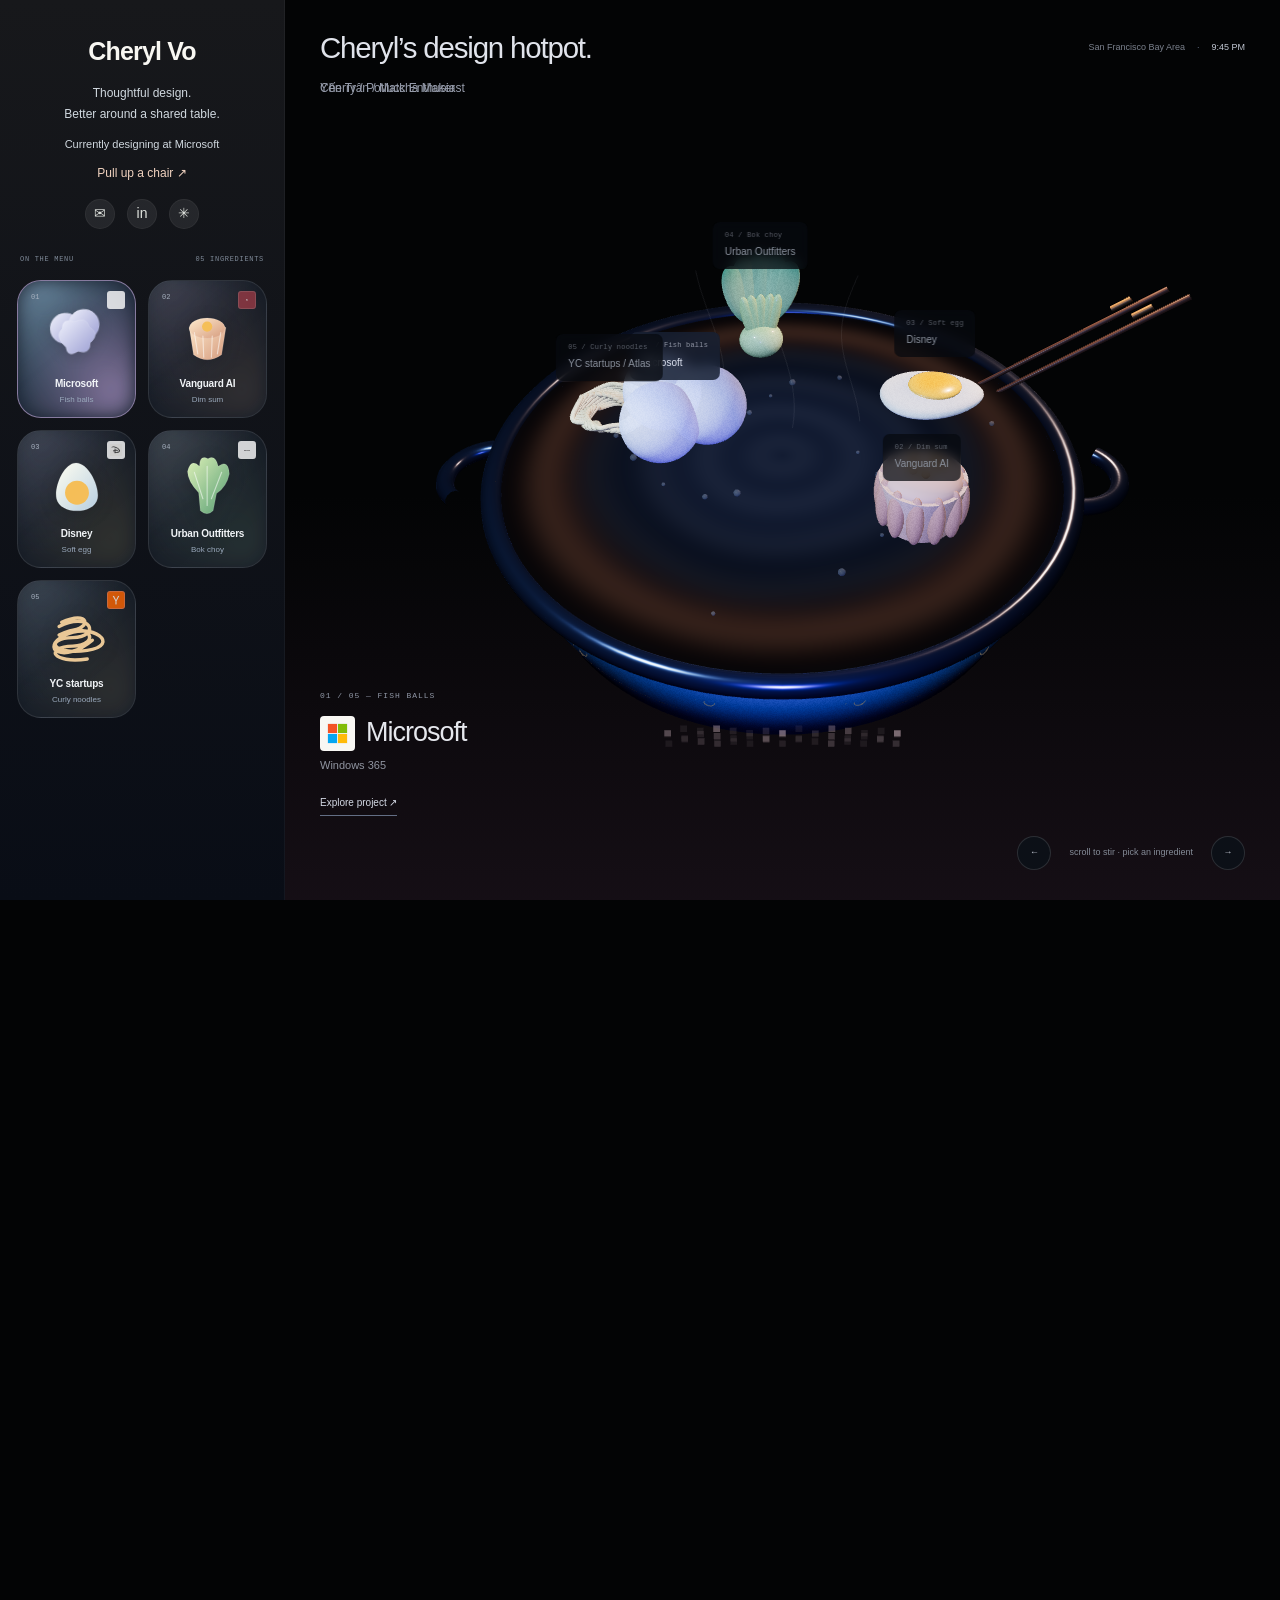
==== index.html @ ac8befa4 "Set design hotpot tagline and match ingredients to sidebar menu" ====
<!doctype html><html lang="en"><head><meta charset="utf-8"><meta name="viewport" content="width=device-width,initial-scale=1"><title>Cheryl Vo · Design & little curiosities</title><meta name="description" content="Cheryl Vo / Yến Trân — product design, photographs, and little curiosities."><link rel="icon" href="bird.png"><link rel="stylesheet" href="dashboard.css?v=sf-5"><link rel="stylesheet" href="sky-gallery.css?v=sf-5"><link rel="stylesheet" href="night-garden.css?v=sf-5"><link rel="stylesheet" href="journey.css?v=sf-5"><link rel="stylesheet" href="prismatic.css?v=3"><link rel="stylesheet" href="sidebar-spectrum.css?v=1"><link rel="stylesheet" href="nav-displays.css?v=3"><link rel="stylesheet" href="folders.css?v=2"><link rel="stylesheet" href="identity.css?v=1"><link rel="stylesheet" href="folder-states.css?v=1"><link rel="stylesheet" href="tactile-cards.css?v=4"><link rel="stylesheet" href="hotpot.css?v=preview-7"><link rel="stylesheet" href="ingredient-menu.css?v=2"></head><body><a class="skip" href="#main">Skip to projects</a><aside class="sidebar"><div class="profile"><a class="profile-name" href="#top">Cheryl Vo </a><p>Thoughtful design.<br>Better around a shared table.</p><span class="current-role">Currently designing at Microsoft</span><a class="about-link" href="mailto:cherylvostudio@gmail.com">Pull up a chair ↗</a><div class="socials"><a href="mailto:cherylvostudio@gmail.com" aria-label="Email Cheryl">✉</a><a href="https://www.linkedin.com/in/tran-cheryl-vo/" target="_blank" rel="noopener" aria-label="Cheryl on LinkedIn">in</a><a href="projects/play.html" aria-label="Artwork">✳</a></div></div><nav aria-label="Project navigation"><div class="menu-heading"><span>ON THE MENU</span><span>05 INGREDIENTS</span></div><div class="ingredient-menu"><a class="project-nav folder-nav" href="#project-microsoft"><span class="menu-number">01</span><svg class="menu-food food-0" viewBox="0 0 88 88" aria-hidden="true" style="fill:url(#food-gradient-0)"><defs><linearGradient id="food-gradient-0" x1="0" y1="0" x2="1" y2="1"><stop stop-color="#eef0fb"/><stop offset="1" stop-color="#9b9ed3"/></linearGradient></defs><circle cx="31" cy="36" r="18"/><circle cx="53" cy="33" r="18"/><path d="M30 58Q17 45 27 36Q28 23 42 29Q56 23 59 36Q72 45 59 55Q58 69 44 64Q31 71 30 58Z"/></svg><span class="project-icon" style="--accent:#6d8b9e"><img class="brand-logo brand-microsoft" src="brands/microsoft.svg" alt="" aria-hidden="true"></span><span><strong>Microsoft</strong><small>Fish balls</small></span><span class="nav-arrow">↗</span></a><a class="project-nav folder-nav" href="#project-vanguardai"><span class="menu-number">02</span><svg class="menu-food food-1" viewBox="0 0 88 88" aria-hidden="true" style="fill:url(#food-gradient-1)"><defs><linearGradient id="food-gradient-1" x1="0" y1="0" x2="1" y2="1"><stop stop-color="#ffebcd"/><stop offset="1" stop-color="#d59b7e"/></linearGradient></defs><path d="M22 31L27 63Q43 75 60 63L65 31Q48 19 22 31Z"/><ellipse cx="43" cy="32" rx="21" ry="12"/><path class="food-detail" d="M28 37L32 62M38 41L39 66M49 41L48 66M59 37L55 62"/><circle class="food-yolk" cx="43" cy="30" r="6"/></svg><span class="project-icon" style="--accent:#963a45"><img class="brand-logo brand-vanguardai" src="brands/vanguard.svg" alt="" aria-hidden="true"></span><span><strong>Vanguard AI</strong><small>Dim sum</small></span><span class="nav-arrow">↗</span></a><a class="project-nav folder-nav" href="#project-disney"><span class="menu-number">03</span><svg class="menu-food food-2" viewBox="0 0 88 88" aria-hidden="true" style="fill:url(#food-gradient-2)"><defs><linearGradient id="food-gradient-2" x1="0" y1="0" x2="1" y2="1"><stop stop-color="#fffef1"/><stop offset="1" stop-color="#b8cfe1"/></linearGradient></defs><path d="M43 14C28 14 17 43 20 56C24 75 64 75 68 56C71 43 58 14 43 14Z"/><circle class="food-yolk" cx="44" cy="49" r="14"/></svg><span class="project-icon" style="--accent:#847a9e"><img class="brand-logo brand-disney" src="brands/disney.png" alt="" aria-hidden="true"></span><span><strong>Disney</strong><small>Soft egg</small></span><span class="nav-arrow">↗</span></a><a class="project-nav folder-nav" href="#project-urban-outfiters"><span class="menu-number">04</span><svg class="menu-food food-3" viewBox="0 0 88 88" aria-hidden="true" style="fill:url(#food-gradient-3)"><defs><linearGradient id="food-gradient-3" x1="0" y1="0" x2="1" y2="1"><stop stop-color="#dbefb6"/><stop offset="1" stop-color="#559d73"/></linearGradient></defs><path d="M33 49Q20 35 20 24Q24 8 34 18Q34 4 44 9Q53 4 56 18Q68 9 69 27Q66 42 54 50L50 70Q43 77 35 70Z"/><path class="food-detail" d="M43 64L43 18M38 56L28 25M48 56L60 25"/></svg><span class="project-icon" style="--accent:#7b8271"><img class="brand-logo brand-urban-outfiters" src="brands/urban.svg" alt="" aria-hidden="true"></span><span><strong>Urban Outfitters</strong><small>Bok choy</small></span><span class="nav-arrow">↗</span></a><a class="project-nav folder-nav" href="#project-atlas"><span class="menu-number">05</span><svg class="menu-food food-4" viewBox="0 0 88 88" aria-hidden="true"><path class="noodle-stroke" d="M23 30C60 11 73 42 39 43S15 64 56 58S61 24 30 40S29 74 62 46M23 40C60 21 73 52 39 53S15 74 56 68M26 25C58 10 63 32 35 35"/></svg><span class="project-icon" style="--accent:#a57751"><img class="brand-logo brand-atlas" src="brands/yc.ico" alt="" aria-hidden="true"></span><span><strong>YC startups</strong><small>Curly noodles</small></span><span class="nav-arrow">↗</span></a></div></nav></aside><div class="dashboard-sky" aria-hidden="true"><div class="sky-blur"></div><div class="dot-field"></div><div class="light-sweep"></div><div class="ambient-particles"></div></div><main id="main"><header class="dashboard-intro" id="top"><div><span class="intro-number">01</span><span class="intro-greeting">xin chào.</span><h1>Design, with a little<br><em>room to wander.</em></h1></div><p>i’m cheryl / yến trân.<br>A designer, wanderer, and the person<br>who stops to photograph the sky.</p><svg class="intro-bird" viewBox="0 0 100 80" aria-hidden="true"><path d="M49 43Q25 5 4 16Q28 20 48 48L32 70 51 56 63 70 57 48Q80 22 96 27Q76 4 49 43Z"/></svg></header></main><dialog class="photo-dialog"><button class="dialog-close">Close ×</button><img alt=""><p></p></dialog><script src="dashboard.js?v=footer-5"></script><script type="module" src="hotpot.js?v=matched-16"></script><script src="sidebar-spectrum.js?v=right-2"></script><script src="pixel-atmosphere.js"></script><script src="folders.js?v=3"></script><script src="tactile-cards.js"></script></body></html>
---- dashboard.css ----
:root{--sidebar:285px;--ink:#263b48;--muted:#869092;--accent:#6a879c}*{box-sizing:border-box}html{scroll-behavior:smooth;scroll-padding-top:28px}body{margin:0;background:#f8f7f1;font:14px/1.5 Arial,sans-serif;color:var(--ink);isolation:isolate}button,a{-webkit-tap-highlight-color:transparent}a{color:inherit}button{font:inherit;color:inherit;cursor:pointer}a:focus-visible,button:focus-visible{outline:2px solid #426d9a;outline-offset:5px}.sidebar{position:fixed;inset:0 auto 0 0;width:var(--sidebar);padding:35px 17px 18px;background:#fffefbea;border-right:1px solid #e6e9e7;z-index:10;display:flex;flex-direction:column;backdrop-filter:blur(18px)}.profile{text-align:center;padding:0 10px 23px}.profile-name{font:27px Georgia;text-decoration:none;display:inline-flex;align-items:center;gap:16px}.name-seal{font:12px/1.4 Georgia;color:#b14d3e;border:1px solid;border-radius:4px 6px 3px 5px;padding:5px;transform:rotate(-5deg)}.profile p{font-size:13px;margin:15px 0 7px;color:#737d7c}.current-role{font-size:11px;color:#6f7978}.about-link{display:block;color:#547f9f;text-decoration:none;margin:10px 0;font-size:12px}.socials{display:flex;justify-content:center;gap:12px;margin-top:17px}.socials a{display:grid;place-items:center;width:30px;height:30px;border-radius:50%;background:#eff1ed;text-decoration:none;font-size:14px}.socials a:hover{background:#dce8ee}.sidebar nav{overflow:auto;flex:1;scrollbar-width:thin}.project-nav{display:flex;gap:12px;align-items:center;padding:13px 12px;text-decoration:none;border-bottom:1px solid #e8ebe7;border-radius:3px;transition:background .2s,color .2s}.project-icon{width:39px;height:39px;border-radius:11px;background:var(--accent);color:#fff;display:grid;place-items:center;font:19px Georgia;flex:none;box-shadow:inset 0 0 0 1px #ffffff29}.project-nav strong{display:block;font-size:13px;font-weight:500}.project-nav small{display:block;font-size:11px;line-height:1.4;color:#929895;margin-top:3px}.nav-arrow{margin-left:auto;color:#9ba5a4;font-size:13px}.project-nav:hover{background:#eef3f3}.project-nav.active{background:#447b9f;color:#fff;border-radius:9px;border-bottom-color:transparent}.project-nav.active small,.project-nav.active .nav-arrow{color:#e1edf3}.nav-extra{padding:18px 12px}.nav-extra a{display:flex;justify-content:space-between;text-decoration:none;font:italic 12px Georgia;padding:9px 0;color:#788687}.sidebar-bottom{font:italic 11px Georgia;display:flex;justify-content:space-between;color:#87918c;padding:10px 7px 0}.motion{background:none;border:0;text-decoration:underline;font:10px Arial}.dashboard-sky{position:fixed;inset:0 0 0 var(--sidebar);z-index:-1;overflow:hidden;pointer-events:none;background:#f8f7ef}.sky-blur{position:absolute;inset:-12%;background:radial-gradient(ellipse at 50% 27%,#fffdf5 0%,#faf9f0f5 32%,transparent 57%),radial-gradient(ellipse at 15% 62%,#76b6e0 0%,#92c6e3 20%,transparent 47%),radial-gradient(ellipse at 93% 85%,#0a202f 0%,#143f58 24%,transparent 51%),linear-gradient(#f7f4eb 30%,#b6d5e8 57%,#426c80 85%,#172e38);filter:blur(25px);animation:sky-travel 26s ease-in-out infinite alternate;transform:translate(var(--px,0px),var(--py,0px)) scale(1.04)}.dot-field{position:absolute;inset:0;background:radial-gradient(#6399c344 .7px,transparent .9px) 0 0/20px 20px;mask-image:linear-gradient(transparent 2%,#000 25%,#000 78%,transparent);opacity:.6}.light-sweep{position:absolute;inset:-40%;background:conic-gradient(from 190deg at 62% 2%,transparent 0deg,#fff8df33 15deg,transparent 27deg,#ffffff3b 34deg,transparent 45deg);filter:blur(18px);animation:sun-shimmer 16s ease-in-out infinite alternate}.ambient-particles span{position:absolute;left:var(--x);top:var(--y);color:#fff;opacity:var(--opacity);font:var(--size) Georgia;animation:particle-drift var(--duration) linear infinite;animation-delay:var(--delay);text-shadow:0 0 7px #fff9}.ambient-particles span.bird-particle{color:#557d99;font-family:Arial}.dashboard-intro{display:flex;justify-content:space-between;gap:25px;position:relative;padding:20px 18px 32px;align-items:center}.intro-number{display:inline-grid;place-items:center;width:20px;height:20px;border-radius:50%;background:#b85948;color:#fff;font:10px Georgia;margin-right:10px}.intro-greeting{font:italic 18px Georgia;color:#856b60}.dashboard-intro h1{font:400 clamp(28px,3vw,46px)/1.07 Georgia;letter-spacing:-.04em;margin:17px 0 0}.dashboard-intro h1 em{font-weight:400}.dashboard-intro>p{font:13px/1.8 Georgia;color:#77828a;margin-right:65px}.intro-bird{position:absolute;right:10px;top:43px;width:48px;fill:none;stroke:#4b718c;stroke-width:1.1;transform:rotate(-15deg);animation:bird-hover 7s ease-in-out infinite}main{margin-left:var(--sidebar);padding:22px 26px 0;max-width:1800px}.projects-stack{display:grid;gap:30px}.project-panel{background:#fffef7c9;border:1px solid #ffffffb5;border-radius:23px;padding:18px;backdrop-filter:blur(12px);box-shadow:0 14px 60px #193d4e09;scroll-margin-top:25px}.panel-heading{display:flex;gap:12px;align-items:center;margin-bottom:17px}.panel-heading .project-icon{width:45px;height:45px;font-size:23px}.panel-heading h2{font:400 29px/1.1 Georgia;margin:0;letter-spacing:-.035em}.panel-heading p{font-size:10px;color:#88908e;margin:5px 0 0}.case-link{margin-left:auto;white-space:nowrap;border-radius:25px;background:#fff9;border:1px solid #d7dfdd77;padding:7px 13px;font:11px Arial;text-decoration:none}.case-link:hover{background:#fff}.panel-visuals{display:grid;grid-template-columns:1fr 1fr;gap:16px}.visual-tile{min-width:0;display:block;background:#fffdf5ed;border-radius:16px;overflow:hidden;text-decoration:none;box-shadow:0 3px 15px #193d4e05;transition:transform .4s cubic-bezier(.2,.8,.2,1),box-shadow .4s;transform:perspective(900px) rotateX(var(--rx,0deg)) rotateY(var(--ry,0deg))}.visual-tile:hover{box-shadow:0 16px 30px #203c561f}.visual-media{aspect-ratio:1.48;position:relative;overflow:hidden;background:linear-gradient(145deg,#eef0e7,#d4e3ed)}.visual-media img,.visual-media video{width:100%;height:100%;object-fit:contain;display:block;padding:22px;transition:transform .7s cubic-bezier(.2,.8,.2,1)}.visual-tile:hover img,.visual-tile:hover video{transform:scale(1.04)}.tile-shimmer{position:absolute;inset:0;pointer-events:none;background:linear-gradient(115deg,transparent 20%,#fff5 40%,#e2f0ff66 47%,transparent 66%);transform:translateX(-120%);mix-blend-mode:screen;transition:transform 1.1s ease}.visual-tile:hover .tile-shimmer,.visual-tile:focus-visible .tile-shimmer{transform:translateX(120%)}.tile-label{padding:15px 19px 18px}.tile-label strong{display:block;font-size:15px;font-weight:400}.tile-label span{display:block;color:#89918f;font-size:11px;margin-top:5px}.video-toggle{position:absolute;right:12px;bottom:12px;border:1px solid #d5dedb;border-radius:20px;background:#fffffff0;padding:7px 11px;font-size:10px}.windows-mark{font:32px Georgia;text-align:center;position:absolute;inset:0;display:flex;flex-direction:column;justify-content:center;gap:12px;color:#537996}.windows-mark span{font:60px Arial}.windows-mark small{font:10px Arial;letter-spacing:2px}.role-note{display:flex;flex-direction:column;justify-content:center;align-items:center;text-align:center;border:1px solid #adbcc033;border-radius:16px}.role-note p{font:28px/1.2 Georgia;color:#5c7c8c}.role-note small{font-size:11px;color:#899390}.note-bird{font-size:58px;color:#7c9fa8}.moments-panel{margin:70px 0;padding:30px 20px;background:#ffffffe6;border-radius:24px}.section-kicker{font-size:10px;letter-spacing:.12em;color:#ad6554}.moments-panel h2,.about-panel h2{font:400 34px/1.2 Georgia;letter-spacing:-.03em}.moment-grid{display:grid;grid-template-columns:repeat(3,1fr);gap:20px}.moment-grid button{border:0;background:#fff;padding:9px 9px 14px;box-shadow:0 4px 15px #284c6510;transform:rotate(-2deg);transition:transform .3s}.moment-grid button:nth-child(2){transform:rotate(3deg)}.moment-grid button:hover{transform:rotate(0) translateY(-7px)}.moment-grid img{width:100%;aspect-ratio:4/5;object-fit:cover}.moment-grid span{display:block;font:italic 13px Georgia;margin-top:12px}.about-panel{display:grid;grid-template-columns:1fr 2fr;gap:40px;background:#fffffff0;border-radius:23px;padding:35px;margin-bottom:45px}.about-panel>img{width:100%;max-width:240px;border:10px solid #fff;transform:rotate(-3deg)}.about-panel p{max-width:500px;font-size:13px;line-height:1.8;color:#737f84}.about-panel a{font:italic 16px Georgia}.about-panel h2{margin-top:15px}footer{display:flex;justify-content:space-between;padding:20px 15px 30px;font:11px Georgia;color:#ebf3f2;gap:15px}.skip{position:fixed;top:-80px;z-index:20;background:#fff;padding:10px}.skip:focus{top:10px}.photo-dialog{border:0;border-radius:10px;padding:20px;max-width:90vw;max-height:90svh;background:#fffdf5}.photo-dialog::backdrop{background:#152c42cc;backdrop-filter:blur(10px)}.photo-dialog img{display:block;max-height:70svh;max-width:80vw;margin:auto;object-fit:contain}.dialog-close{display:block;margin-left:auto;border:0;background:none;margin-bottom:10px}.photo-dialog p{font:italic 16px Georgia}.still *{animation:none!important;transition:none!important}.still .visual-tile{transform:none!important}@keyframes sky-travel{to{translate:2% -2%;scale:1.04}}@keyframes sun-shimmer{to{transform:rotate(8deg) translateX(3%);opacity:.6}}@keyframes particle-drift{0%{translate:-12px -30px;rotate:0deg}100%{translate:55px 160px;rotate:80deg}}@keyframes bird-hover{50%{translate:3px -8px;rotate:6deg}}
@media(min-width:1600px){:root{--sidebar:330px}main{padding:30px 35px}.project-panel{padding:22px}.profile{padding-bottom:30px}.project-nav{padding:16px 14px}.project-nav strong{font-size:15px}.project-nav small{font-size:12px}.sidebar{padding-top:45px}.visual-media{aspect-ratio:1.6}}
@media(max-width:1000px){:root{--sidebar:235px}.project-nav{padding:12px 7px;gap:8px}.project-icon{width:32px;height:32px}.profile-name{font-size:23px}.dashboard-intro>p{display:none}.visual-media img,.visual-media video{padding:12px}.tile-label{padding:12px}.panel-heading h2{font-size:25px}.sidebar-bottom{display:block}.motion{padding:8px 0}main{padding-inline:18px}.visual-media{aspect-ratio:1.2}}
@media(max-width:700px){:root{--sidebar:0px}.sidebar{position:relative;width:100%;padding:20px 16px 0;backdrop-filter:none;background:#fffef8}.profile{position:relative;text-align:left;padding:0}.profile-name{font-size:25px}.profile p{margin:10px 0 5px}.current-role{display:none}.about-link{position:absolute;right:0;top:4px}.socials{position:absolute;right:0;bottom:5px;gap:8px;margin:0}.socials a{width:27px;height:27px}.sidebar nav{display:flex;overflow:auto;margin:15px -16px 0;padding:0 12px 12px;gap:6px;scrollbar-width:none}.project-nav{padding:8px 10px;border:1px solid #e2e8e4;gap:7px;flex:none;border-radius:8px}.project-nav small,.nav-arrow,.nav-extra,.sidebar-bottom{display:none}.project-nav strong{font-size:11px}.project-nav .project-icon{width:23px;height:23px;border-radius:6px;font-size:12px}.dashboard-sky{inset:0}.dashboard-intro{padding:17px 5px 25px}.dashboard-intro h1{font-size:33px}.intro-bird{top:48px;right:10px;width:38px}main{padding:10px 12px 0}.project-panel{padding:12px;border-radius:18px}.panel-heading .project-icon{width:35px;height:35px;font-size:19px}.panel-heading h2{font-size:23px}.panel-heading p{font-size:9px}.case-link{font-size:9px;padding:6px 8px}.panel-heading{gap:8px}.panel-visuals{grid-template-columns:1fr;gap:13px}.visual-media{aspect-ratio:1.55}.visual-media img,.visual-media video{padding:18px}.projects-stack{gap:23px}.tile-label strong{font-size:14px}.role-note{min-height:190px}.moment-grid{gap:12px;grid-template-columns:1fr 1fr}.moment-grid button:last-child{grid-column:1/3;max-width:65%;margin:auto}.moments-panel{padding:23px 15px;margin:40px 0}.moments-panel h2,.about-panel h2{font-size:29px}.about-panel{grid-template-columns:1fr;padding:25px;gap:25px}.about-panel>img{max-width:170px}footer{font-size:10px}.sky-blur{filter:blur(18px)}}@media(prefers-reduced-motion:reduce){*{animation:none!important;transition:none!important}html{scroll-behavior:auto}.visual-tile{transform:none!important}}
@media(max-width:700px){.sidebar-bottom{display:flex;padding:0 4px 10px;align-items:center}.sidebar-bottom .motion{padding:3px 0}.sidebar-bottom>span{font-size:10px}}
/* Smoked glass: color and light from the sky remain visible through each panel. */
.project-panel{background:linear-gradient(130deg,#102937b8,#0a1c27c7);border:1px solid #ffffff18;color:#f1f4ef;backdrop-filter:blur(20px) saturate(1.25);-webkit-backdrop-filter:blur(20px) saturate(1.25);box-shadow:0 24px 60px #051a2a20,inset 0 1px 0 #ffffff12;border-radius:20px;padding:22px;transform-origin:50% 70%;will-change:transform,opacity;opacity:var(--scroll-opacity,1);transform:translate3d(0,var(--scroll-y,0px),0) scale(var(--scroll-scale,1))}.panel-heading p{color:#bfced0}.panel-heading .project-icon{background:#ffffff12;border:1px solid #ffffff25;box-shadow:none}.case-link{background:#ffffff0b;border-color:#ffffff20;color:#eef5f5}.case-link:hover{background:#ffffff20}.visual-tile{background:#ffffff05;border:1px solid #ffffff12;box-shadow:none}.visual-media{background:radial-gradient(ellipse at 40% 0%,#dceffc1a,transparent 75%),#ffffff05}.tile-label{background:#091e2a22}.tile-label span{color:#b7c6c9}.tile-label strong{color:#f3f5f1}.tile-shimmer{background:linear-gradient(115deg,transparent 22%,#d9efff19 40%,#ffffff38 48%,transparent 65%)}.video-toggle{background:#152d3bd9;border-color:#ffffff3b;color:#eef4f6;backdrop-filter:blur(12px)}.role-note{background:#ffffff03;border-color:#ffffff14}.role-note p{color:#d4e6ec}.role-note small{color:#b4c6ca}.windows-mark{color:#e2edf5}.windows-mark small{color:#c0d3e0}.projects-stack{gap:65px;padding-top:12px}.panel-heading{margin-bottom:22px}.sky-blur{background:radial-gradient(ellipse at 50% 27%,#fffdf5 0%,#faf9f0f5 25%,transparent 55%),radial-gradient(ellipse at 10% 65%,#79bde5 0%,#82bce0 18%,transparent 45%),radial-gradient(ellipse at 93% 90%,#081d29 0%,#143e54 28%,transparent 55%),linear-gradient(#f7f4eb 20%,#a5cfe4 51%,#426c80 80%,#142b36)}.moments-panel,.about-panel{background:#102733be;border:1px solid #ffffff1c;backdrop-filter:blur(20px);color:#edf3f1}.about-panel p{color:#c0ccce}.section-kicker{color:#d4a194}.about-panel a{color:#e8f2f3}.moment-grid button{background:#ffffff12;color:#edf3f1;border:1px solid #ffffff18}.still .project-panel{transform:none!important;opacity:1!important}
@media(max-width:700px){.project-panel{padding:14px}.projects-stack{gap:35px}.sidebar-bottom{display:flex;padding:0 4px 10px;align-items:center}.sidebar-bottom .motion{padding:3px 0}.sidebar-bottom>span{font-size:10px}}
@media(prefers-reduced-motion:reduce){.project-panel{transform:none!important;opacity:1!important;will-change:auto}}

body,button,input,a{font-family:-apple-system,BlinkMacSystemFont,"SF Pro Display","SF Pro Text","Segoe UI",sans-serif,Arial,sans-serif}.profile-name{font:600 25px/1.3 -apple-system,BlinkMacSystemFont,"SF Pro Display","SF Pro Text","Segoe UI",sans-serif,Arial,sans-serif;letter-spacing:-.8px}.profile p{font-size:12px;line-height:1.8}.project-nav strong{font-weight:600;font-size:12px}.project-nav small{font-size:10px;line-height:1.6}.panel-heading h2{font:600 28px/1.2 -apple-system,BlinkMacSystemFont,"SF Pro Display","SF Pro Text","Segoe UI",sans-serif,Arial,sans-serif;letter-spacing:-1px}.panel-heading p{font-family:-apple-system,BlinkMacSystemFont,"SF Pro Display","SF Pro Text","Segoe UI",sans-serif,sans-serif;font-size:10px}.case-link{font:500 10px -apple-system,BlinkMacSystemFont,"SF Pro Display","SF Pro Text","Segoe UI",sans-serif,sans-serif}.dashboard-intro h1{font:500 clamp(28px,3vw,43px)/1.16 -apple-system,BlinkMacSystemFont,"SF Pro Display","SF Pro Text","Segoe UI",sans-serif,sans-serif;letter-spacing:-1.7px}.dashboard-intro h1 em{font-weight:400;font-style:normal;color:#668196}.dashboard-intro>p{font:400 12px/1.9 -apple-system,BlinkMacSystemFont,"SF Pro Display","SF Pro Text","Segoe UI",sans-serif,sans-serif}.intro-greeting{font:500 15px -apple-system,BlinkMacSystemFont,"SF Pro Display","SF Pro Text","Segoe UI",sans-serif,sans-serif}.tile-label strong{font:500 14px/1.5 -apple-system,BlinkMacSystemFont,"SF Pro Display","SF Pro Text","Segoe UI",sans-serif,sans-serif;letter-spacing:-.3px}.tile-label span{font:400 10px/1.6 -apple-system,BlinkMacSystemFont,"SF Pro Display","SF Pro Text","Segoe UI",sans-serif,sans-serif}.windows-mark{font:500 30px/1.4 -apple-system,BlinkMacSystemFont,"SF Pro Display","SF Pro Text","Segoe UI",sans-serif,sans-serif;letter-spacing:-1px;align-items:center}.windows-mark small{font:400 10px -apple-system,BlinkMacSystemFont,"SF Pro Display","SF Pro Text","Segoe UI",sans-serif,sans-serif;letter-spacing:1px}.role-note p{font:400 27px/1.35 -apple-system,BlinkMacSystemFont,"SF Pro Display","SF Pro Text","Segoe UI",sans-serif,sans-serif;letter-spacing:-.8px}.role-note p em{font-style:normal;color:#a4c4d3}.moments-panel h2,.about-panel h2{font:500 31px/1.25 -apple-system,BlinkMacSystemFont,"SF Pro Display","SF Pro Text","Segoe UI",sans-serif,sans-serif;letter-spacing:-1px}.nav-extra a{font:400 11px -apple-system,BlinkMacSystemFont,"SF Pro Display","SF Pro Text","Segoe UI",sans-serif,sans-serif}.project-icon{background:#fff!important;border:1px solid #ffffff25;box-shadow:none;overflow:hidden;padding:8px}.brand-logo{display:block;width:100%;height:100%;object-fit:contain}.brand-vanguardai{background:#963a45;padding:5px}.project-icon:has(.brand-vanguardai){background:#963a45!important;padding:5px}.project-icon:has(.brand-disney){padding:0}.project-icon:has(.brand-atlas){background:#f26522!important;padding:0}.project-icon:has(.brand-urban-outfiters){width:52px;padding:5px}.panel-heading .project-icon:has(.brand-urban-outfiters){width:64px}.microsoft-feature-logo{width:62px;height:62px;object-fit:contain;margin-bottom:7px}.atlas-byline{display:flex;align-items:center;gap:10px}.atlas-byline img{width:39px;height:15px;object-fit:contain;filter:brightness(0) invert(1)}
@media(max-width:700px){.project-nav strong{font-size:11px}.project-nav .project-icon:has(.brand-urban-outfiters){width:32px}.project-nav .project-icon{padding:4px}.panel-heading h2{font-size:22px;letter-spacing:-.6px}.dashboard-intro h1{font-size:32px;letter-spacing:-1.3px}.moments-panel h2,.about-panel h2{font-size:27px}.profile-name{font-size:25px}}
.visual-media .microsoft-feature-logo{width:65px;height:65px;padding:0;object-fit:contain;flex:none;filter:none;margin:0 0 12px}.project-icon{color:#304b60}.project-icon:has(.brand-vanguardai){color:white}
---- sky-gallery.css ----
.sky-gallery{position:relative;height:94svh;min-height:690px;margin:-22px -26px 45px;overflow:hidden;isolation:isolate;background:radial-gradient(ellipse at 49% 34%,#fffef3 0%,#e5f0f4aa 23%,transparent 60%),linear-gradient(155deg,#e5e9dd55,#86b2d9aa 65%,#274e6b99)}.sky-gallery:before{content:'';position:absolute;inset:-30%;z-index:-1;background:radial-gradient(ellipse at 35% 40%,#fffdfad9,transparent 30%),radial-gradient(ellipse at 80% 70%,#accfe7aa,transparent 40%);filter:blur(35px);animation:sky-travel 20s ease-in-out infinite alternate}.gallery-heading{position:absolute;left:44px;top:35px;z-index:1;pointer-events:none}.gallery-heading>span{font:9px -apple-system,BlinkMacSystemFont,"SF Pro Display","SF Pro Text","Segoe UI",sans-serif,sans-serif;letter-spacing:.18em;color:#5d7e8a}.gallery-heading h1{font:500 clamp(48px,5.3vw,82px)/.98 -apple-system,BlinkMacSystemFont,"SF Pro Display","SF Pro Text","Segoe UI",sans-serif,sans-serif;letter-spacing:-.065em;margin:20px 0 12px;color:#274557}.gallery-heading h1 em{font-weight:400;font-style:normal;color:#648ba6}.gallery-heading>p{font:italic 13px Georgia;color:#778d94}.gallery-canvas{position:absolute;inset:110px -10% 60px;cursor:grab;touch-action:pan-y}.gallery-canvas canvas{display:block;touch-action:pan-y}.gallery-caption{position:absolute;bottom:85px;left:45px;z-index:2;max-width:370px;pointer-events:none}.gallery-count{font:10px -apple-system,BlinkMacSystemFont,"SF Pro Display","SF Pro Text","Segoe UI",sans-serif;letter-spacing:.2em;color:#668294}.gallery-caption h2{font:500 26px -apple-system,BlinkMacSystemFont,"SF Pro Display","SF Pro Text","Segoe UI",sans-serif,sans-serif;letter-spacing:-.8px;margin:10px 0 2px}.gallery-caption p{font:12px -apple-system,BlinkMacSystemFont,"SF Pro Display","SF Pro Text","Segoe UI",sans-serif,sans-serif;color:#4f7289;margin:0 0 17px}.gallery-open{pointer-events:auto;font:11px -apple-system,BlinkMacSystemFont,"SF Pro Display","SF Pro Text","Segoe UI",sans-serif,sans-serif;display:inline-block;padding:9px 15px;background:#fff9;backdrop-filter:blur(15px);border:1px solid #ffffffb0;border-radius:30px;text-decoration:none}.gallery-open:hover{background:#fff}.gallery-controls{position:absolute;right:30px;bottom:35px;display:flex;align-items:center;gap:14px;font:italic 11px Georgia;color:#dcebf4;z-index:2}.gallery-controls button{border:1px solid #ffffff55;width:38px;height:38px;background:#ffffff22;border-radius:50%;color:white;font-size:17px}.gallery-controls button:hover{background:#ffffff55}.gallery-motion{position:absolute;left:45px;bottom:35px;background:none;border:0;font:10px -apple-system,BlinkMacSystemFont,"SF Pro Display","SF Pro Text","Segoe UI",sans-serif;color:#c6dfef;text-decoration:underline}.has-sky-gallery .dashboard-intro{display:none}.has-sky-gallery .projects-stack{padding-top:10px}.gallery-controls span{pointer-events:none}@media(min-width:1600px){.sky-gallery{margin:-30px -35px 45px}}@media(max-width:1000px){.sky-gallery{margin-inline:-18px}.gallery-heading{left:30px}.gallery-caption{left:30px}}@media(max-width:700px){.sky-gallery{margin:-10px -12px 35px;height:84svh;min-height:620px}.gallery-heading{left:25px;top:30px}.gallery-heading h1{font-size:52px}.gallery-caption{left:25px;bottom:100px}.gallery-caption h2{font-size:23px}.gallery-canvas{inset:130px -30% 60px}.gallery-controls{right:20px;bottom:30px}.gallery-controls span{font-size:10px;max-width:95px}.gallery-motion{left:25px;bottom:40px}}
---- night-garden.css ----
body{background:#08090b;color:#ecebe5}.sidebar{background:#0e1012ed;border-color:#ffffff12;backdrop-filter:blur(20px)}.profile-name{color:#ecebe5}.profile p,.current-role{color:#949b9e}.name-seal{color:#d87862}.about-link{color:#d1a693}.socials a{background:#ffffff0b;color:#e0e3de}.socials a:hover{background:#ffffff20}.project-nav{border-color:#ffffff0b;color:#e0e3df}.project-nav small{color:#818a90}.project-nav:hover{background:#ffffff08}.project-nav.active{background:#ffffff0e;color:#fff;border:1px solid #ffffff20;box-shadow:inset 3px 0 0 #ca765c}.project-nav.active small{color:#b6c2c7}.nav-extra a,.sidebar-bottom{color:#8c969b}.dashboard-sky{background:#080b0f}.sky-blur{background:radial-gradient(ellipse at 30% 30%,#1a202a 0%,transparent 55%),radial-gradient(ellipse at 90% 85%,#21303a77,transparent 45%),#080b0f;filter:blur(25px)}.dot-field{opacity:.12}.light-sweep{opacity:.1}.sky-gallery{height:100svh;min-height:740px;background:#07090c;margin-bottom:80px}.sky-gallery:before{inset:-3%;background:linear-gradient(#04060822,#04060833),url('night-garden-v1.png') center/cover;filter:none;opacity:.75;animation:night-breathe 26s ease-in-out infinite alternate}.sky-gallery:after{content:'';position:absolute;inset:0;background:linear-gradient(180deg,#07090c11,transparent 50%,#07090c 100%);pointer-events:none;z-index:-1}.gallery-heading{top:35px;left:40px}.gallery-heading>span{font-size:8px;letter-spacing:.23em;color:#9babae}.gallery-heading h1{font-size:clamp(50px,6vw,92px);line-height:.96;color:#f1efe7;letter-spacing:-.06em;font-weight:400;margin-top:30px}.gallery-heading h1 em{color:#a5b4b8}.gallery-heading>p{color:#919c9e;font-family:-apple-system,BlinkMacSystemFont,"SF Pro Display","SF Pro Text","Segoe UI",sans-serif;font-style:normal;font-size:10px;letter-spacing:.02em}.gallery-caption{color:#e5e9e8;bottom:85px;left:40px}.gallery-caption h2{font-size:24px;font-weight:500}.gallery-caption p{color:#9faeb7;font-size:11px}.gallery-count{color:#c78d77;font-size:9px}.gallery-open{background:#ffffff09;border-color:#ffffff33;color:#f3efe8;padding:12px 18px;border-radius:2px}.gallery-open:hover{background:#ffffff18}.gallery-controls{color:#9daeb7}.gallery-controls button{background:#ffffff08;color:#ddd;border-color:#ffffff33}.gallery-motion{color:#7a8b93}.gallery-canvas{inset:120px -7% 45px}.project-panel{background:linear-gradient(130deg,#1a222a70,#0e151d99);border-color:#ffffff16}.case-link{color:#dce5e7}.tile-label strong{color:#e7eeec}.visual-media{background:#ffffff04}.project-panel .visual-media img,.project-panel .visual-media video{border-radius:5px}.moments-panel,.about-panel{background:#131b2299}.section-kicker{color:#d8987e}.projects-stack{gap:75px}.night-status{position:absolute;top:34px;right:33px;z-index:2;font:9px/1.6 -apple-system,BlinkMacSystemFont,"SF Pro Display","SF Pro Text","Segoe UI",sans-serif,sans-serif;text-transform:uppercase;letter-spacing:.2em;color:#91a5b0}.night-status:before{content:'';display:inline-block;width:4px;height:4px;border-radius:50%;background:#dc9279;box-shadow:0 0 12px #dc9279;margin-right:9px}.night-vertical{position:absolute;right:25px;top:46%;writing-mode:vertical-rl;font:8px -apple-system,BlinkMacSystemFont,"SF Pro Display","SF Pro Text","Segoe UI",sans-serif,sans-serif;letter-spacing:.23em;color:#7b8d96;z-index:2;pointer-events:none}.sky-gallery .gallery-caption:before{content:'';display:block;width:32px;height:1px;background:#c7886e;margin-bottom:17px}@keyframes night-breathe{to{transform:scale(1.035) translateY(-5px);opacity:.9}}
@media(max-width:700px){.sidebar{background:#0b0e11}.project-nav{border-color:#ffffff18}.gallery-heading{left:24px;top:30px}.gallery-heading h1{font-size:57px}.gallery-caption{left:24px;bottom:110px}.sky-gallery{height:87svh;min-height:640px}.gallery-canvas{inset:125px -32% 60px}.night-status{right:20px;top:30px;font-size:7px}.night-vertical{right:12px;font-size:7px}.gallery-motion{left:25px}.gallery-controls{right:20px}.gallery-caption h2{font-size:21px}.gallery-caption p{font-size:10px}}
.gallery-canvas canvas{width:100%;height:100%;display:block}.gallery-controls{background:#090e14a8;border:1px solid #ffffff15;border-radius:35px;padding:7px;backdrop-filter:blur(12px)}.gallery-controls span{padding:0 3px}
---- journey.css ----
.gallery-journey{position:relative;height:430svh;margin:-22px -26px 65px}.gallery-journey .sky-gallery{position:sticky;top:0;margin:0;height:100svh;min-height:650px}.gallery-journey .gallery-heading h1,.gallery-journey .gallery-heading>p{opacity:calc(.15 + var(--intro-fade,1) * .85);transform:translateY(calc((1 - var(--intro-fade,1)) * -15px));transition:opacity .25s,transform .25s}.journey-photo{position:absolute;inset:-8%;background:linear-gradient(#05091088,#050910dd),url('memory-2.jpg') center/cover;opacity:calc(var(--journey-progress,0) * .38);transform:translateY(calc(var(--journey-progress,0) * -35px)) scale(1.06);mix-blend-mode:luminosity;pointer-events:none;z-index:-1}.journey-color{position:absolute;inset:0;background:radial-gradient(ellipse at 66% 57%,var(--scene-color,#82b5dc),transparent 63%);opacity:.12;mix-blend-mode:screen;transition:background 1.2s;pointer-events:none;z-index:-1}.gallery-journey .gallery-caption{bottom:100px}.gallery-journey .gallery-caption h2{font-size:30px;font-weight:500;letter-spacing:-1px}.gallery-journey .gallery-controls{bottom:40px}.gallery-journey .gallery-motion{bottom:40px}.journey-rail{position:absolute;left:40px;right:40px;bottom:18px;pointer-events:none;display:flex;align-items:center;gap:17px}.journey-rail>span{font:7px -apple-system,BlinkMacSystemFont,"SF Pro Display","SF Pro Text","Segoe UI",sans-serif,sans-serif;letter-spacing:.2em;color:#72828e;white-space:nowrap}.journey-rail>div{height:1px;background:#ffffff20;flex:1}.journey-rail i{display:block;width:100%;height:1px;background:#d9b09a;transform:scaleX(0);transform-origin:left}.gallery-journey .gallery-canvas{inset:120px -7% 80px}.projects-stack:before{content:'THE WORK / A CLOSER LOOK';display:block;font:9px -apple-system,BlinkMacSystemFont,"SF Pro Display","SF Pro Text","Segoe UI",sans-serif,sans-serif;letter-spacing:.2em;color:#afbabd;margin:0 10px -40px}.project-panel:nth-child(2){--project-tone:#5c3440}.project-panel:nth-child(3){--project-tone:#393453}.project-panel:nth-child(4){--project-tone:#494230}.project-panel:nth-child(5){--project-tone:#23464a}.project-panel{background:linear-gradient(135deg,var(--project-tone,#233746),#101821bb);border-color:#ffffff13}.project-panel .visual-media{background:transparent}.project-panel:nth-child(3) .visual-media img{padding:0;object-fit:cover}.moments-panel{margin-top:110px;padding-block:50px}.moments-panel h2{font-size:42px}.moments-panel .moment-grid{margin-top:35px}.gallery-journey .sky-gallery:before{opacity:.5}.gallery-journey .intro-bird{display:none}
@media(min-width:1600px){.gallery-journey{margin-inline:-35px}}@media(max-width:1000px){.gallery-journey{margin-inline:-18px}}@media(max-width:700px){.gallery-journey{height:350svh;margin:-10px -12px 50px}.gallery-journey .sky-gallery{min-height:620px;height:100svh}.gallery-journey .gallery-canvas{inset:135px -32% 100px}.gallery-journey .gallery-caption{left:25px;bottom:110px}.gallery-journey .gallery-caption h2{font-size:25px}.journey-rail{left:25px;right:25px;bottom:17px}.gallery-journey .gallery-heading h1{font-size:51px}.gallery-journey .gallery-controls{bottom:40px}.gallery-journey .gallery-motion{bottom:51px}.moments-panel h2{font-size:30px}}
@media(prefers-reduced-motion:reduce){.gallery-journey{height:auto}.gallery-journey .sky-gallery{position:relative}.journey-rail{display:none}.gallery-journey .gallery-heading h1,.gallery-journey .gallery-heading>p{opacity:1;transform:none}.journey-photo{transform:none}}
---- prismatic.css ----
.gallery-journey .sky-gallery{background:#070b15}.gallery-journey .sky-gallery:before{opacity:.11;filter:brightness(.8);mix-blend-mode:screen}.gallery-journey .sky-gallery:after{background:linear-gradient(180deg,#06091466,transparent 45%,#06091455)}.gallery-journey .journey-photo{opacity:calc(var(--journey-progress,0) * .17)}.gallery-heading h1 em{background:linear-gradient(100deg,#cbdffc 0%,#a6bcf1 35%,#d4b0d9 70%,#eac5ae 100%);background-clip:text;-webkit-background-clip:text;color:transparent}.gallery-journey .gallery-heading h1,.gallery-journey .gallery-heading>p{opacity:calc(.4 + var(--intro-fade,1) * .6)}.gallery-caption{background:linear-gradient(130deg,#0b122b44,transparent);padding:14px 20px 18px;border-left:1px solid #bfd8ff33;backdrop-filter:blur(8px);border-radius:0 18px 18px 0}.gallery-journey .gallery-caption:before{display:none}.gallery-open{background:linear-gradient(125deg,#bdcfff12,#f7d3ff0b);border:1px solid #bacbff44;border-radius:30px;box-shadow:inset 0 1px 0 #ffffff0d,0 4px 35px #7190e50c}.gallery-open:hover{box-shadow:0 0 25px #8fbbff24;background:#bddbff16}.gallery-count{color:#d1b5d6}.gallery-controls{border-color:#b3caff30;background:linear-gradient(120deg,#adc7fa0c,#0a1022bb)}.gallery-controls button{background:#b8d3ff09;border-color:#b8d3ff20}.gallery-controls button:hover{background:#c3deff25}.journey-rail i{background:linear-gradient(90deg,#94bdfc,#d6b7f2,#e9b291);box-shadow:0 0 10px #aad2ff88}.night-status:before{background:#c2bbff;box-shadow:0 0 12px #aaa4ff}.sidebar{background:linear-gradient(180deg,#0f121a,#0b0e15);border-right-color:#a7bdeb16}.project-nav.active{background:linear-gradient(110deg,#a5c7ff14,#b88de10c);border-color:#b3c9ff27;box-shadow:inset 2px 0 0 #b5c8eb}.project-panel{position:relative;background:radial-gradient(ellipse at 0 100%,#80b6fb17,transparent 45%),radial-gradient(ellipse at 100% 0,#c395ef0c,transparent 50%),linear-gradient(135deg,#101829e0,#0d131ed9);border:1px solid #bbd7ff20;box-shadow:inset 0 1px 0 #fff1,0 20px 60px #0004;overflow:hidden}.project-panel:before{content:'';position:absolute;left:8%;right:8%;bottom:-45px;height:65px;background:linear-gradient(90deg,transparent,var(--project-glow,#5597ea),#c392e2,transparent);filter:blur(40px);opacity:.48;pointer-events:none}.project-panel:nth-child(2){--project-glow:#e8698c}.project-panel:nth-child(3){--project-glow:#a889ef}.project-panel:nth-child(4){--project-glow:#e7af76}.project-panel:nth-child(5){--project-glow:#6ed4ce}.project-panel .visual-tile{border-color:#c8d9ff1c;background:linear-gradient(135deg,#ffffff07,#b2ceff03)}.tile-shimmer{background:linear-gradient(115deg,transparent 22%,#91c4ff19 37%,#d3b9ff38 48%,#fac3b91c 56%,transparent 68%)}.moments-panel,.about-panel{background:radial-gradient(ellipse at 100% 100%,#749ed919,transparent 55%),#0e1725bd;border-color:#c2d8ff1c}.sky-blur{background:radial-gradient(ellipse at 10% 15%,#3f64a633,transparent 40%),radial-gradient(ellipse at 90% 50%,#8e5c8f22,transparent 50%),radial-gradient(ellipse at 30% 95%,#4f939133,transparent 45%),#080d17}.section-kicker{color:#b8b4d8}@media(max-width:700px){.gallery-caption{padding:10px 14px 14px}.gallery-journey .gallery-caption{left:20px;bottom:108px;max-width:270px}.gallery-heading h1 em{background-image:linear-gradient(100deg,#b5d7fc,#d7b2e9,#ebbd9c)}}
.gallery-journey .gallery-canvas{inset:0 -7% 0}.gallery-journey .gallery-caption{bottom:90px}.gallery-heading{pointer-events:none}@media(max-width:700px){.gallery-journey .gallery-canvas{inset:0 -32% 0}.gallery-journey .gallery-caption{bottom:108px}}
.gallery-caption{background:linear-gradient(130deg,#10182ed9,#101728b8);border-left-color:#d3dfff55;box-shadow:0 10px 35px #060c1b26}.gallery-caption h2{color:#f4f6ff}.gallery-caption p{color:#bac7da}
---- sidebar-spectrum.css ----
.sidebar{isolation:isolate;background:#10151c;--side-a:#7da6cd;--side-b:#d9b5ae;--side-c:#53677f;--side-base:#172632;transition:background-color .8s ease}.sidebar:before{content:'';position:absolute;inset:0;z-index:-2;pointer-events:none;background:radial-gradient(ellipse at 105% 5%,var(--side-a) 0%,transparent 54%),radial-gradient(ellipse at -25% 54%,var(--side-b) 0%,transparent 50%),radial-gradient(ellipse at 90% 100%,var(--side-c) 0%,transparent 60%),var(--side-base);opacity:.65;filter:saturate(.85);transition:opacity .4s}.sidebar:after{content:'';position:absolute;inset:0;z-index:-1;pointer-events:none;background-image:url("data:image/svg+xml,%3Csvg viewBox='0 0 180 180' xmlns='http://www.w3.org/2000/svg'%3E%3Cfilter id='g'%3E%3CfeTurbulence type='fractalNoise' baseFrequency='.9' numOctaves='3' stitchTiles='stitch'/%3E%3C/filter%3E%3Cpath filter='url(%23g)' opacity='.65' d='M0 0h180v180H0z'/%3E%3C/svg%3E");background-size:140px 140px;opacity:.2;mix-blend-mode:soft-light}.sidebar .profile p,.sidebar .current-role,.sidebar .project-nav small{color:#d0d8df}.sidebar .profile-name,.sidebar .project-nav strong{color:#f8f7f2}.sidebar .about-link{color:#f0d2bf}.sidebar .project-nav{border-color:#ffffff15}.sidebar .project-nav.active{background:#ffffff12;border-color:#ffffff35;box-shadow:inset 2px 0 0 #fff9;backdrop-filter:blur(12px)}.sidebar .project-nav:hover{background:#ffffff0c}.sidebar .nav-extra a,.sidebar .sidebar-bottom{color:#c1cdd3}.sidebar .socials a{background:#ffffff13;border:1px solid #ffffff0c}.project-icon,.panel-heading .project-icon,.project-nav .project-icon,.project-icon:has(.brand-urban-outfiters),.panel-heading .project-icon:has(.brand-urban-outfiters){width:39px;height:39px;aspect-ratio:1;border-radius:4px!important;flex:none}.panel-heading .project-icon{width:45px;height:45px}.project-icon:has(.brand-urban-outfiters){padding:3px}.brand-logo{border-radius:0}.project-nav{border-radius:5px}.project-nav.active{border-radius:5px}.name-seal{border-radius:3px}.sidebar-spectrum-note{font:9px -apple-system,BlinkMacSystemFont,sans-serif;letter-spacing:.1em;text-transform:uppercase;color:#d7e0e7;opacity:.55}@media(max-width:700px){.sidebar{background:#131c27}.project-nav .project-icon,.project-nav .project-icon:has(.brand-urban-outfiters){width:25px;height:25px;border-radius:3px!important}.panel-heading .project-icon,.panel-heading .project-icon:has(.brand-urban-outfiters){width:35px;height:35px}.sidebar:before{opacity:.55}}
---- nav-displays.css ----
/* Compact instrument-display cards belong to the project navigation. */
.sidebar .project-nav{--nav-light:#5a8fd1;--nav-warm:#ba9acf;position:relative;isolation:isolate;overflow:hidden;min-height:73px;margin:0 0 10px;padding:12px 11px;gap:10px;border:2px solid #080b0e;border-radius:15px;background:linear-gradient(135deg,#0d1117f2,#080d14e8);box-shadow:inset 0 1px 1px #ffffff21,0 0 0 1px #ffffff0a,0 3px 7px #09101830;transition:transform .35s ease,box-shadow .35s ease,border-color .35s ease}.sidebar .project-nav:before{content:'';position:absolute;inset:0;z-index:-2;background:radial-gradient(ellipse at 93% 95%,var(--nav-light),transparent 65%),radial-gradient(ellipse at 75% 0%,var(--nav-warm),transparent 65%);opacity:.32;filter:blur(8px);transition:opacity .4s,transform .7s}.sidebar .project-nav:after{content:'';position:absolute;inset:0;z-index:-1;pointer-events:none;background:radial-gradient(#ffffff35 .45px,transparent .7px) 0 0/3px 3px,linear-gradient(120deg,transparent 25%,#ffffff0c 45%,transparent 65%);opacity:.23}.sidebar .project-nav:nth-child(2){--nav-light:#f84d35;--nav-warm:#ecb778}.sidebar .project-nav:nth-child(3){--nav-light:#9979ef;--nav-warm:#c0bddf}.sidebar .project-nav:nth-child(4){--nav-light:#d6a046;--nav-warm:#b3be82}.sidebar .project-nav:nth-child(5){--nav-light:#37bda4;--nav-warm:#7ab7df}.sidebar .project-nav.active{background:linear-gradient(135deg,#10151bf2,#090e14e8);border-color:#080b0e;box-shadow:inset 0 1px 1px #ffffff30,0 0 0 1px #b8d6f14d,0 5px 14px #08111d44;backdrop-filter:none;border-radius:15px}.sidebar .project-nav.active:before{opacity:.8;transform:scale(1.15)}.sidebar .project-nav:hover{background:linear-gradient(135deg,#10151bf2,#090e14e8);transform:translateY(-2px);box-shadow:inset 0 1px 1px #ffffff30,0 0 0 1px #b8d6f130,0 7px 15px #08111d44}.sidebar .project-nav:hover:before{opacity:.65;transform:scale(1.1)}.sidebar .project-nav strong{font-size:12px;font-weight:600;letter-spacing:-.15px;color:#f7f6f1}.sidebar .project-nav small{font-size:10px;line-height:1.45;color:#bdc9d3;margin-top:4px}.sidebar .project-nav.active small{color:#e0e8ee}.sidebar .project-icon{width:34px!important;height:34px!important;border-radius:4px!important;box-shadow:0 0 0 1px #fff1;flex:none}.sidebar .nav-arrow{font-size:13px;color:#c7dbe4}.sidebar .project-nav.active .nav-arrow{color:#fff}.sidebar .profile{padding-bottom:20px}.sidebar .nav-extra{padding-top:9px}.gallery-journey{height:365svh}@media(max-width:700px){.sidebar .project-nav{min-height:42px;min-width:110px;margin:0 5px 0 0;padding:7px 9px;border-radius:12px;gap:7px}.sidebar .project-nav.active{border-radius:12px}.sidebar .project-icon{width:25px!important;height:25px!important;border-radius:3px!important}.sidebar .project-nav strong{font-size:11px}.gallery-journey{height:310svh}}@media(prefers-reduced-motion:reduce){.gallery-journey{height:auto}.sidebar .project-nav{transform:none!important}}
/* Solid charcoal for the floating project caption and gallery navigation. */
.gallery-journey .gallery-caption{background:#303238!important;backdrop-filter:none;-webkit-backdrop-filter:none;border:1px solid #55585f;border-radius:20px;box-shadow:0 8px 24px #0003,inset 0 1px 0 #ffffff0b}.gallery-journey .gallery-controls{background:#303238!important;backdrop-filter:none;-webkit-backdrop-filter:none;border:1px solid #55585f;box-shadow:0 6px 20px #0003,inset 0 1px 0 #ffffff0b;color:#d5d7dc}.gallery-controls button{background:#3d4047;border-color:#62656d;color:#f0f1f3}.gallery-controls button:hover{background:#50535c}.gallery-caption .gallery-open{background:#3d4047;border-color:#62656d}.gallery-caption .gallery-open:hover{background:#50535c}.gallery-caption .gallery-count,.gallery-caption p{color:#c5c7ce}
/* Keep the navigation column neutral; atmosphere lives in the right-hand canvas. */
.sidebar{background:#242528!important;backdrop-filter:none;-webkit-backdrop-filter:none;border-right:1px solid #ffffff0b}.sidebar:before,.sidebar:after{display:none}.sidebar .project-nav.active{background:linear-gradient(135deg,#10151bf2,#090e14e8)}
.dashboard-sky{--main-a:#7fa6d8;--main-b:#bfa9b0;--main-c:#35496c;--main-base:#142a3c;background:var(--main-base)}.dashboard-sky .sky-blur{background:radial-gradient(ellipse at 10% 15%,var(--main-a),transparent 50%),radial-gradient(ellipse at 95% 50%,var(--main-b),transparent 60%),radial-gradient(ellipse at 30% 100%,var(--main-c),transparent 55%),var(--main-base);opacity:.3}
---- folders.css ----
.sidebar nav{padding-top:13px;overflow-x:hidden}.sidebar .folder-nav{--nav-light:#5a8fd1;--nav-warm:#ba9acf;position:relative;display:flex;align-items:center;gap:10px;min-height:66px;isolation:isolate;overflow:visible;margin:0 0 21px;padding:13px 10px 10px;border:1px solid #ffffff16!important;border-top-color:#ffffff25!important;border-radius:0 5px 5px 5px!important;background:linear-gradient(130deg,#0f1823ee,#0c111ae8)!important;box-shadow:inset 0 1px 0 #ffffff0b,0 5px 12px #0003!important;text-decoration:none;transform-origin:left bottom;transition:transform .35s ease,box-shadow .35s ease}.sidebar .folder-nav:before{content:'';position:absolute;inset:0;z-index:-2;border-radius:0 4px 4px 4px;background:radial-gradient(ellipse at 95% 90%,var(--nav-light),transparent 72%),radial-gradient(ellipse at 75% 0%,var(--nav-warm),transparent 70%);opacity:.27;filter:none;transition:opacity .4s}.sidebar .folder-nav:after{inset:0;border-radius:0 4px 4px 4px;opacity:.13}.folder-tab{position:absolute;left:-1px;top:-13px;width:112px;height:14px;display:flex;align-items:center;padding-left:10px;padding-top:1px;font:6px/1 ui-monospace,SFMono-Regular,Menlo,monospace!important;letter-spacing:.13em;color:#d4dce5!important;background:linear-gradient(110deg,color-mix(in srgb,var(--nav-light) 50%,#121923),#222b38);clip-path:polygon(0 100%,0 32%,4% 0,81% 0,87% 22%,94% 85%,100% 100%);z-index:-1;pointer-events:none}.sidebar .folder-nav:hover{transform:translateX(3px) rotate(-.3deg)}.sidebar .folder-nav.active{transform:translateX(3px);box-shadow:inset 0 1px 0 #ffffff18,0 5px 16px #0005!important;border-color:#b6c9df55!important}.sidebar .folder-nav.active:before{opacity:.65;transform:none}.sidebar .folder-nav.active .folder-tab{background:linear-gradient(110deg,var(--nav-light),color-mix(in srgb,var(--nav-warm) 65%,#17202e));color:#f4f7fa!important}.sidebar .folder-nav strong{font:600 12px/1.4 -apple-system,BlinkMacSystemFont,sans-serif!important;color:#f1f4f7!important}.sidebar .folder-nav small{display:block;font:400 9px/1.5 -apple-system,BlinkMacSystemFont,sans-serif!important;color:#bec9d4!important;margin-top:4px}.sidebar .folder-nav .nav-arrow{margin-left:auto;font-size:12px;color:#bec9d4}.sidebar .folder-nav .project-icon,.personal-icon{width:30px!important;height:30px!important;border-radius:3px!important;flex:none}.sidebar .nav-extra{padding:0 0 0!important;margin:0}.folder-divider{border-top:1px solid #ffffff23;padding:17px 4px 24px;display:flex;justify-content:space-between;margin-top:0;color:#87929d;font:7px ui-monospace,SFMono-Regular,Menlo,monospace;letter-spacing:.14em}.personal-icon{display:grid;place-items:center;border:1px solid #ffffff27;background:#ffffff0a;color:#d4dfeb;font:17px Georgia}.personal-folder[href="#moments"]{--nav-light:#b7a5c9;--nav-warm:#caada0}.personal-folder[href="#experiments"]{--nav-light:#7689d2;--nav-warm:#a3bddb}.personal-folder[href="#art"]{--nav-light:#c58d7d;--nav-warm:#d3b47c}.sidebar .profile{padding-bottom:17px}.sidebar .personal-folder:after{content:'';position:absolute;background:radial-gradient(#ffffff35 .45px,transparent .7px) 0 0/3px 3px;pointer-events:none;z-index:-1}.personal-file-panel{margin:70px 0;padding:30px 24px;background:linear-gradient(135deg,#151d2be6,#111823c9);border:1px solid #b3c8e21f;border-radius:20px;scroll-margin-top:30px}.personal-file-panel h2{font:500 35px/1.2 -apple-system,BlinkMacSystemFont,sans-serif;letter-spacing:-1px;margin:15px 0 7px}.personal-file-panel header{position:relative;padding:0 4px 25px}.personal-file-panel header>p{font:12px/1.7 -apple-system,BlinkMacSystemFont,sans-serif;color:#a5b3c3;margin:0}.personal-file-panel header .case-link{position:absolute;right:0;top:30px}.personal-previews{display:grid;grid-template-columns:repeat(2,1fr);gap:18px}.personal-previews.whatif{grid-template-columns:repeat(3,1fr)}.personal-preview{display:block;min-width:0;border:1px solid #ffffff13;border-radius:12px;overflow:hidden;background:#ffffff04;text-decoration:none;transition:transform .45s}.personal-preview:hover{transform:translateY(-5px)}.personal-preview img{width:100%;aspect-ratio:1.4;object-fit:cover;display:block}.personal-previews.whatif img{aspect-ratio:1.3;object-fit:contain;padding:25px;background:linear-gradient(140deg,#30456922,#b78cd914)}.personal-preview>span{font:10px/1.5 -apple-system,BlinkMacSystemFont,sans-serif;display:block;padding:14px;color:#bdc9d6}.personal-file-panel#art{background:linear-gradient(145deg,#34252ee0,#161e2bd9)}
@media(max-width:700px){.sidebar nav{padding-top:15px;padding-bottom:10px;align-items:center}.sidebar .folder-nav{min-height:42px;min-width:118px;margin:0 8px 0 0;padding:8px;gap:7px;flex:none}.folder-tab{width:85px;font-size:5px!important;top:-10px;height:11px}.sidebar .folder-nav strong{font-size:10px!important}.sidebar .folder-nav .project-icon,.personal-icon{width:24px!important;height:24px!important}.sidebar .folder-nav small,.sidebar .folder-nav .nav-arrow{display:none}.sidebar .nav-extra{display:flex;align-items:center;overflow:visible}.folder-divider{border-top:0;border-left:1px solid #ffffff35;min-height:39px;margin:0 15px 0 7px;padding:0}.folder-divider>span{display:none}.personal-file-panel{padding:25px 16px;margin:45px 0}.personal-file-panel h2{font-size:29px}.personal-file-panel header{padding-bottom:22px}.personal-file-panel header .case-link{position:static;display:inline-block;margin-top:15px}.personal-previews,.personal-previews.whatif{grid-template-columns:1fr 1fr;gap:12px}.personal-previews.whatif .personal-preview:last-child{grid-column:1/3;max-width:65%;margin:auto}.personal-preview>span{font-size:9px;padding:10px}.personal-previews.whatif img{padding:15px}.sidebar .folder-nav.active,.sidebar .folder-nav:hover{transform:none}}

@media(min-width:701px){.sidebar .folder-nav{min-height:56px;margin-bottom:18px;padding:10px}.folder-divider{padding-top:12px;padding-bottom:21px}.sidebar nav{padding-bottom:5px}}
---- identity.css ----
.gallery-heading{pointer-events:auto;z-index:4}.gallery-journey .gallery-heading h1.gallery-identity{font:500 13px/1.5 -apple-system,BlinkMacSystemFont,"SF Pro Text","Segoe UI",sans-serif;letter-spacing:.01em;margin:0;color:#f1f0ed;opacity:1;transform:none}.identity-switch{display:inline-grid;cursor:default;outline-offset:6px}.identity-switch>span{grid-area:1/1;transition:opacity .25s,transform .25s}.identity-hover{opacity:0;transform:translateY(5px);color:#d9c4c5}.identity-switch:hover .identity-default,.identity-switch:focus .identity-default{opacity:0;transform:translateY(-5px)}.identity-switch:hover .identity-hover,.identity-switch:focus .identity-hover{opacity:1;transform:none}.night-status{font-size:9px;letter-spacing:.1em}@media(max-width:700px){.night-status{top:59px;left:25px;right:auto;font-size:8px}.gallery-journey .gallery-heading h1.gallery-identity{font-size:12px}}@media(prefers-reduced-motion:reduce){.identity-switch>span{transition:none}}
---- folder-states.css ----
.sidebar .folder-nav{background:#292b2e!important}.sidebar .folder-nav:after{opacity:0}.sidebar .folder-nav:is(:hover,:focus-visible,.active):after{opacity:.13}

.sidebar .folder-nav{--nav-light:#638cb8;--nav-warm:#9b86ad;background:#292b2e!important}
.sidebar .folder-nav[href="#project-vanguardai"]{--nav-light:#a74348;--nav-warm:#b49a7b}
.sidebar .folder-nav[href="#project-disney"]{--nav-light:#7771b5;--nav-warm:#a2b4ca}
.sidebar .folder-nav[href="#project-urban-outfiters"]{--nav-light:#9c894c;--nav-warm:#788c70}
.sidebar .folder-nav[href="#project-atlas"]{--nav-light:#348f88;--nav-warm:#6c9fb7}
.sidebar .folder-nav[href="#moments"]{--nav-light:#a28eb4;--nav-warm:#bc9e90}
.sidebar .folder-nav[href="#experiments"]{--nav-light:#687cc3;--nav-warm:#95b1c9}
.sidebar .folder-nav[href="#art"]{--nav-light:#b58071;--nav-warm:#bba168}
.sidebar .folder-nav:before{display:block;opacity:0;background:radial-gradient(ellipse at 95% 95%,var(--nav-light),transparent 75%),radial-gradient(ellipse at 70% 0%,var(--nav-warm),transparent 75%);transition:opacity .35s;pointer-events:none}
.sidebar .folder-nav:is(:hover,:focus-visible,.active){background:#292b2e!important}
.sidebar .folder-nav:is(:hover,:focus-visible,.active):before{opacity:.6}
.sidebar .folder-nav .folder-tab{background:#34373b!important;transition:background .35s}
.sidebar .folder-nav:is(:hover,:focus-visible,.active) .folder-tab{background:linear-gradient(110deg,color-mix(in srgb,var(--nav-light) 55%,#34373b),#34373b)!important}
---- tactile-cards.css ----
.sidebar nav{perspective:900px;padding-right:5px}.sidebar .folder-nav{transform-style:preserve-3d;transform:perspective(700px) rotateX(var(--tilt-x,0deg)) rotateY(var(--tilt-y,0deg));border-radius:0 9px 9px 9px!important;border:1px solid #ffffff22!important;border-bottom:3px solid #111316!important;background:linear-gradient(145deg,#35383c,#25272b)!important;box-shadow:inset 0 1px 0 #ffffff20,0 5px 0 #151719,0 9px 14px #0004!important;transition:transform .2s ease-out,box-shadow .3s,border-color .3s}.sidebar .folder-nav:before{border-radius:inherit;background:radial-gradient(ellipse at var(--light-x,80%) var(--light-y,80%),var(--nav-light),transparent 70%),radial-gradient(ellipse at 20% 0%,var(--nav-warm),transparent 80%);filter:blur(3px);transition:opacity .4s}.sidebar .folder-nav:after{content:'';position:absolute;inset:0;display:block;border-radius:inherit;background:radial-gradient(ellipse at var(--light-x,50%) var(--light-y,0%),#ffffff35,transparent 65%);mix-blend-mode:screen;opacity:0;pointer-events:none;z-index:0}.sidebar .folder-nav:is(:hover,:focus-visible,.active){transform:perspective(700px) translateY(-2px) rotateX(var(--tilt-x,0deg)) rotateY(var(--tilt-y,0deg));border-color:color-mix(in srgb,var(--nav-light) 60%,#ffffff44)!important;box-shadow:inset 0 1px 0 #ffffff66,inset 0 -2px 8px color-mix(in srgb,var(--nav-light) 40%,transparent),0 5px 0 #111519,0 12px 20px #0005,0 3px 22px color-mix(in srgb,var(--nav-light) 16%,transparent)!important}.sidebar .folder-nav:is(:hover,:focus-visible,.active):before{opacity:.8}.sidebar .folder-nav:is(:hover,:focus-visible,.active):after{opacity:.5}.sidebar .folder-nav>span:not(.folder-tab){position:relative;z-index:1}.sidebar .folder-nav .folder-tab{box-shadow:inset 0 1px 0 #ffffff22}.sidebar .folder-nav .project-icon{box-shadow:0 2px 5px #0004!important}.visual-tile{border:1px solid #ffffff25;box-shadow:inset 0 1px 0 #ffffff20,0 5px 0 #111820,0 16px 30px #0003;border-radius:14px;transition:transform .35s,box-shadow .35s}.visual-tile:hover{box-shadow:inset 0 1px 0 #ffffff66,0 5px 0 #111820,0 22px 45px #0006,0 0 25px #8bb8f212}.visual-media{border-bottom:1px solid #ffffff15}.visual-tile .tile-shimmer{opacity:.4}@media(prefers-reduced-motion:reduce){.sidebar .folder-nav,.sidebar .folder-nav:is(:hover,:focus-visible,.active){transform:none;transition:none}}
/* Flat folder edges: retain interactive color without shadows. */
.sidebar .folder-nav,.sidebar .folder-nav:is(:hover,:focus-visible,.active),.sidebar .folder-nav .folder-tab,.sidebar .folder-nav .project-icon{box-shadow:none!important}
.sidebar .folder-nav{border-bottom-width:1px!important}

.sidebar{background:linear-gradient(180deg,#202123 0%,#181b21 48%,#101b2d 100%)!important}
.sidebar .folder-nav,.sidebar .folder-nav:is(:hover,:focus-visible,.active),.sidebar .folder-nav .folder-tab,.sidebar .folder-nav .project-icon{box-shadow:none!important}

.sidebar nav{scrollbar-width:none;-ms-overflow-style:none}.sidebar nav::-webkit-scrollbar{display:none;width:0;height:0}
---- hotpot.css ----
body,.dashboard-sky{background:#030405!important}.dashboard-sky>*{display:none!important}.hotpot-journey{height:380svh;margin:-22px -26px 0}.hotpot-stage{position:sticky;top:0;height:100svh;min-height:680px;background:#030405;overflow:hidden;isolation:isolate}.hotpot-meta{position:absolute;inset:30px 35px auto;display:flex;justify-content:space-between;gap:20px;font-size:11px;color:#c8cbd2;z-index:4}.hotpot-meta>span:last-child{font-size:9px;color:#7b818d}.pot-intro{position:absolute;left:35px;top:93px;z-index:3;pointer-events:none}.pot-intro>span{font:8px/1.5 ui-monospace,monospace;letter-spacing:.15em;color:#8a8b9a}.pot-intro h1{font:450 clamp(25px,3vw,43px)/1.15 -apple-system,BlinkMacSystemFont,sans-serif;letter-spacing:-.045em;margin:13px 0 8px;color:#e0e3eb}.pot-intro p{font-size:11px;color:#808693;margin:0}.pot-canvas{position:absolute;inset:110px 0 100px;cursor:grab;touch-action:pan-y}.pot-canvas canvas{display:block;touch-action:pan-y}.ingredient-labels{position:absolute;inset:110px 0 100px;pointer-events:none}.ingredient-labels button{position:absolute;transform:translate(-50%,-120%);border:0;background:#070a10bb;backdrop-filter:blur(6px);border-radius:7px;padding:8px 12px;text-align:left;white-space:nowrap;color:#8b929e;pointer-events:auto;transition:color .3s,background .3s;box-shadow:none}.ingredient-labels button span{display:block;font:7px/1.5 ui-monospace,monospace;letter-spacing:.03em;opacity:.6}.ingredient-labels button strong{font-size:10px;font-weight:500}.ingredient-labels button:is(.active,.hovered,:hover,:focus-visible){color:#e0e5f3;background:#172033d9}.pot-caption{position:absolute;bottom:88px;left:35px;z-index:3;max-width:320px}.pot-index{font:8px/1.5 ui-monospace,monospace;color:#9097a6;text-transform:uppercase;letter-spacing:.12em}.pot-caption h2{font:500 27px/1.15 -apple-system,BlinkMacSystemFont,sans-serif;letter-spacing:-1px;color:#e5e7ed;margin:12px 0 6px}.pot-caption p{font-size:11px;color:#9095a1;margin:0 0 18px}.pot-caption a{font-size:10px;text-decoration:none;color:#d4d9e5;border-bottom:1px solid #636e85;padding-bottom:7px}.pot-controls{position:absolute;bottom:30px;right:35px;display:flex;align-items:center;gap:18px;color:#848b97;font-size:9px}.pot-controls button{border:1px solid #ffffff20;background:#0c1017;border-radius:50%;width:34px;height:34px;color:#c6cbd6}.pot-controls button:hover{background:#222b3b}.pot-footnote{position:absolute;bottom:38px;left:35px;font:italic 11px Georgia;color:#737c8d}.has-hotpot .dashboard-intro{display:none}.sidebar{background:linear-gradient(#17181b,#090d16)!important}@media(min-width:1600px){.hotpot-journey{margin-inline:-35px}}@media(max-width:1000px){.hotpot-journey{margin-inline:-18px}}@media(max-width:700px){.hotpot-journey{margin:-10px -12px 0;height:320svh}.hotpot-meta{inset:24px 22px auto;font-size:10px}.hotpot-meta>span:last-child{max-width:85px;text-align:right;font-size:8px}.pot-intro{left:22px;top:83px}.pot-intro h1{font-size:28px}.pot-canvas,.ingredient-labels{inset:140px -70px 130px}.ingredient-labels button{padding:6px 8px}.ingredient-labels button strong{font-size:9px}.ingredient-labels button span{font-size:6px}.pot-caption{left:22px;bottom:100px}.pot-caption h2{font-size:24px}.pot-controls{right:22px;bottom:30px;gap:10px}.pot-controls span{max-width:110px}.pot-footnote{display:none}}
.pot-canvas canvas{width:100%;height:100%}

@property --broth-glow{syntax:'<color>';inherits:true;initial-value:#12223c}.hotpot-stage{--broth-glow:#12223c;background:linear-gradient(180deg,#030405 0%,#030405 55%,var(--broth-glow) 150%);transition:--broth-glow 1.4s ease}.pot-canvas{background:transparent}

.hotpot-title{font:500 clamp(20px,2.3vw,30px)/1.2 -apple-system,BlinkMacSystemFont,sans-serif;letter-spacing:-.04em;margin:0;color:#e0e3eb}.hotpot-meta{align-items:center}.pot-intro{top:79px}.pot-intro .rotating-identity{display:grid;font-size:12px;line-height:1.6;color:#969cab;margin:0}.identity-line{grid-area:1/1;opacity:0;transform:translateY(7px);transition:opacity .65s ease,transform .65s ease}.identity-line.is-visible{opacity:1;transform:none}@media(max-width:700px){.hotpot-title{font-size:21px;max-width:230px}.pot-intro{top:84px}.pot-intro .rotating-identity{font-size:11px}}@media(prefers-reduced-motion:reduce){.identity-line{transition:none;transform:none}}

.pot-caption h2{display:flex;align-items:center;gap:11px}.caption-company-logo{display:block;width:35px;height:35px;object-fit:contain;padding:6px;background:#f8f7f3;border:1px solid #ffffff25;border-radius:4px;flex:none}.pot-caption h2:has(img[src*="vanguard"]) .caption-company-logo{background:#963a45}.pot-caption h2:has(img[src*="yc.ico"]) .caption-company-logo{padding:0;background:#ff6900}@media(max-width:700px){.caption-company-logo{width:30px;height:30px;padding:5px}}

.bay-location{display:flex;align-items:center;gap:12px}.bay-time{color:#c3c9d5;font-variant-numeric:tabular-nums}.bay-time:before{content:'·';color:#657087;margin-right:12px}.rotating-identity{position:relative;isolation:isolate;width:max-content}.rotating-identity:before,.rotating-identity:after{content:'';position:absolute;pointer-events:none;z-index:-1;width:145px;height:28px;left:18px;top:-3px;background:radial-gradient(ellipse,#bccce861,transparent 68%);filter:blur(9px);opacity:0}.rotating-identity:after{left:85px;top:2px;width:100px;filter:blur(12px)}.rotating-identity[data-steam=a]:before,.rotating-identity[data-steam=a]:after{animation:identity-steam-a 1.5s ease-out}.rotating-identity[data-steam=b]:before,.rotating-identity[data-steam=b]:after{animation:identity-steam-b 1.5s ease-out}.rotating-identity[data-steam]::after{animation-delay:.13s}@keyframes identity-steam-a{0%{opacity:0;transform:translateY(9px) scale(.65)}25%{opacity:.75}100%{opacity:0;transform:translate(10px,-17px) scale(1.4)}}@keyframes identity-steam-b{0%{opacity:0;transform:translateY(9px) scale(.65)}25%{opacity:.75}100%{opacity:0;transform:translate(-10px,-17px) scale(1.4)}}@media(max-width:700px){.bay-location{flex-direction:column;align-items:flex-end;gap:3px}.bay-time:before{display:none}}@media(prefers-reduced-motion:reduce){.rotating-identity:before,.rotating-identity:after{display:none}}

.ingredient-labels button{z-index:2}.ingredient-labels button:is(:hover,:focus-visible,.hovered){z-index:12}.ingredient-labels button .ingredient-preview{position:absolute;bottom:calc(100% + 12px);left:50%;width:240px;transform:translate(-50%,8px) scale(.97);opacity:0;visibility:hidden;background:#111824;border:1px solid #ffffff24;border-radius:13px;padding:6px;overflow:hidden;white-space:normal;pointer-events:none;transition:opacity .25s,transform .25s,visibility .25s;box-shadow:0 15px 35px #0007}.ingredient-preview img{display:block;width:100%;height:145px;object-fit:cover;background:#202b3d;border-radius:8px}.ingredient-labels button .ingredient-preview>span{font:10px/1.5 -apple-system,BlinkMacSystemFont,sans-serif;color:#d9dfeb;opacity:1;padding:9px 7px 5px;letter-spacing:0}.ingredient-labels button:is(:hover,:focus-visible,.hovered) .ingredient-preview{opacity:1;visibility:visible;transform:translate(-50%,0) scale(1)}@media(max-width:700px){.ingredient-labels button .ingredient-preview{width:190px}.ingredient-preview img{height:110px}}@media(prefers-reduced-motion:reduce){.ingredient-labels button .ingredient-preview{transition:none}}
---- ingredient-menu.css ----
.sidebar{padding-inline:17px}.sidebar nav{padding:9px 0 20px;overflow-x:hidden}.menu-heading{display:flex;justify-content:space-between;padding:0 3px 16px;color:#7e8997;font:7px/1.5 ui-monospace,monospace;letter-spacing:.1em}.ingredient-menu{display:grid;grid-template-columns:repeat(2,minmax(0,1fr));gap:12px}.sidebar .folder-nav{display:flex;flex-direction:column;align-items:center;justify-content:flex-end;gap:0;aspect-ratio:1/1.16;min-height:0!important;margin:0!important;padding:10px 5px 12px!important;border-radius:24px!important;border:1px solid #ffffff1c!important;background:radial-gradient(ellipse at 20% 0%,#40495966,transparent 65%),#151b24!important;transform:none!important;overflow:hidden;box-shadow:none!important;transition:border-color .3s,background .3s}.sidebar .folder-nav:before{border-radius:23px;opacity:.12;filter:blur(8px)}.sidebar .folder-nav:after{border-radius:23px;background:linear-gradient(140deg,#ffffff22,transparent 45%,#ffffff0d);opacity:.4!important}.sidebar .folder-nav:is(.active,:hover,:focus-visible){background:#182231!important;border-color:color-mix(in srgb,var(--nav-light) 60%,#ffffff30)!important;transform:none!important;box-shadow:none!important}.sidebar .folder-nav:is(.active,:hover,:focus-visible):before{opacity:.65}.sidebar .folder-nav>span:not(.folder-tab){position:static}.sidebar .folder-nav .project-icon{position:absolute!important;top:10px;right:10px;width:18px!important;height:18px!important;border-radius:3px!important;opacity:.8}.sidebar .folder-nav .menu-number{position:absolute!important;top:12px;left:13px;font:7px ui-monospace,monospace;color:#a6b0be}.sidebar .folder-nav strong{font-size:10px!important;text-align:center;line-height:1.25!important;letter-spacing:-.02em}.sidebar .folder-nav small{font-size:8px!important;line-height:1.3!important;margin-top:4px;color:#99a8bb!important;text-align:center}.sidebar .folder-nav .nav-arrow{display:none}.menu-food{position:absolute;left:50%;top:20px;transform:translateX(-50%);width:75px;height:75px;fill:#dedbea;stroke:#ffffff38;stroke-width:.7;transition:transform .5s,filter .5s;filter:drop-shadow(0 3px 8px #0003)}.sidebar .folder-nav:is(.active,:hover) .menu-food{transform:translateX(-50%) translateY(-4px) rotate(-4deg)}.food-0{fill:#c2cce8}.food-1{fill:#dfbba3}.food-2{fill:#f0e8df}.food-3{fill:#8dbb87}.food-4{fill:none;stroke:#e9c795;stroke-width:4;stroke-linecap:round}.food-yolk{fill:#f5be57;stroke:none}.food-detail{fill:none;stroke:#ffffff88;stroke-width:1.3;stroke-linecap:round}.profile{padding-bottom:16px!important}.sidebar-bottom{gap:8px;align-items:center;font-size:10px}.sidebar-bottom .motion{font-size:8px}.sidebar .folder-nav[href="#project-microsoft"]{--nav-light:#b59bd0;--nav-warm:#84acc9}.sidebar .folder-nav[href="#project-vanguardai"]{--nav-light:#dba07d;--nav-warm:#a983a4}.sidebar .folder-nav[href="#project-disney"]{--nav-light:#d6b764;--nav-warm:#a4a0c8}.sidebar .folder-nav[href="#project-urban-outfiters"]{--nav-light:#7eae83;--nav-warm:#95a29a}.sidebar .folder-nav[href="#project-atlas"]{--nav-light:#ba9b68;--nav-warm:#799baf}@media(max-width:700px){.sidebar nav{display:block;overflow:auto;padding-top:8px}.menu-heading{display:none}.ingredient-menu{display:flex;gap:9px;width:max-content}.sidebar .folder-nav{width:95px;min-width:95px;aspect-ratio:1;min-height:96px!important;border-radius:19px!important;padding-bottom:9px!important}.menu-food{width:55px;height:55px;top:13px}.sidebar .folder-nav strong{font-size:9px!important}.sidebar .folder-nav small{display:none}.sidebar .folder-nav .project-icon{width:14px!important;height:14px!important;top:7px;right:7px}.sidebar .folder-nav .menu-number{top:8px;left:9px;font-size:6px}}@media(prefers-reduced-motion:reduce){.menu-food{transition:none}.sidebar .folder-nav:is(.active,:hover) .menu-food{transform:translateX(-50%)}}

.sidebar .folder-nav .project-icon .brand-logo{width:100%!important;height:100%!important;max-width:none!important;max-height:none!important;padding:2px!important;object-fit:contain}.sidebar .folder-nav .project-icon .brand-atlas{padding:0!important}
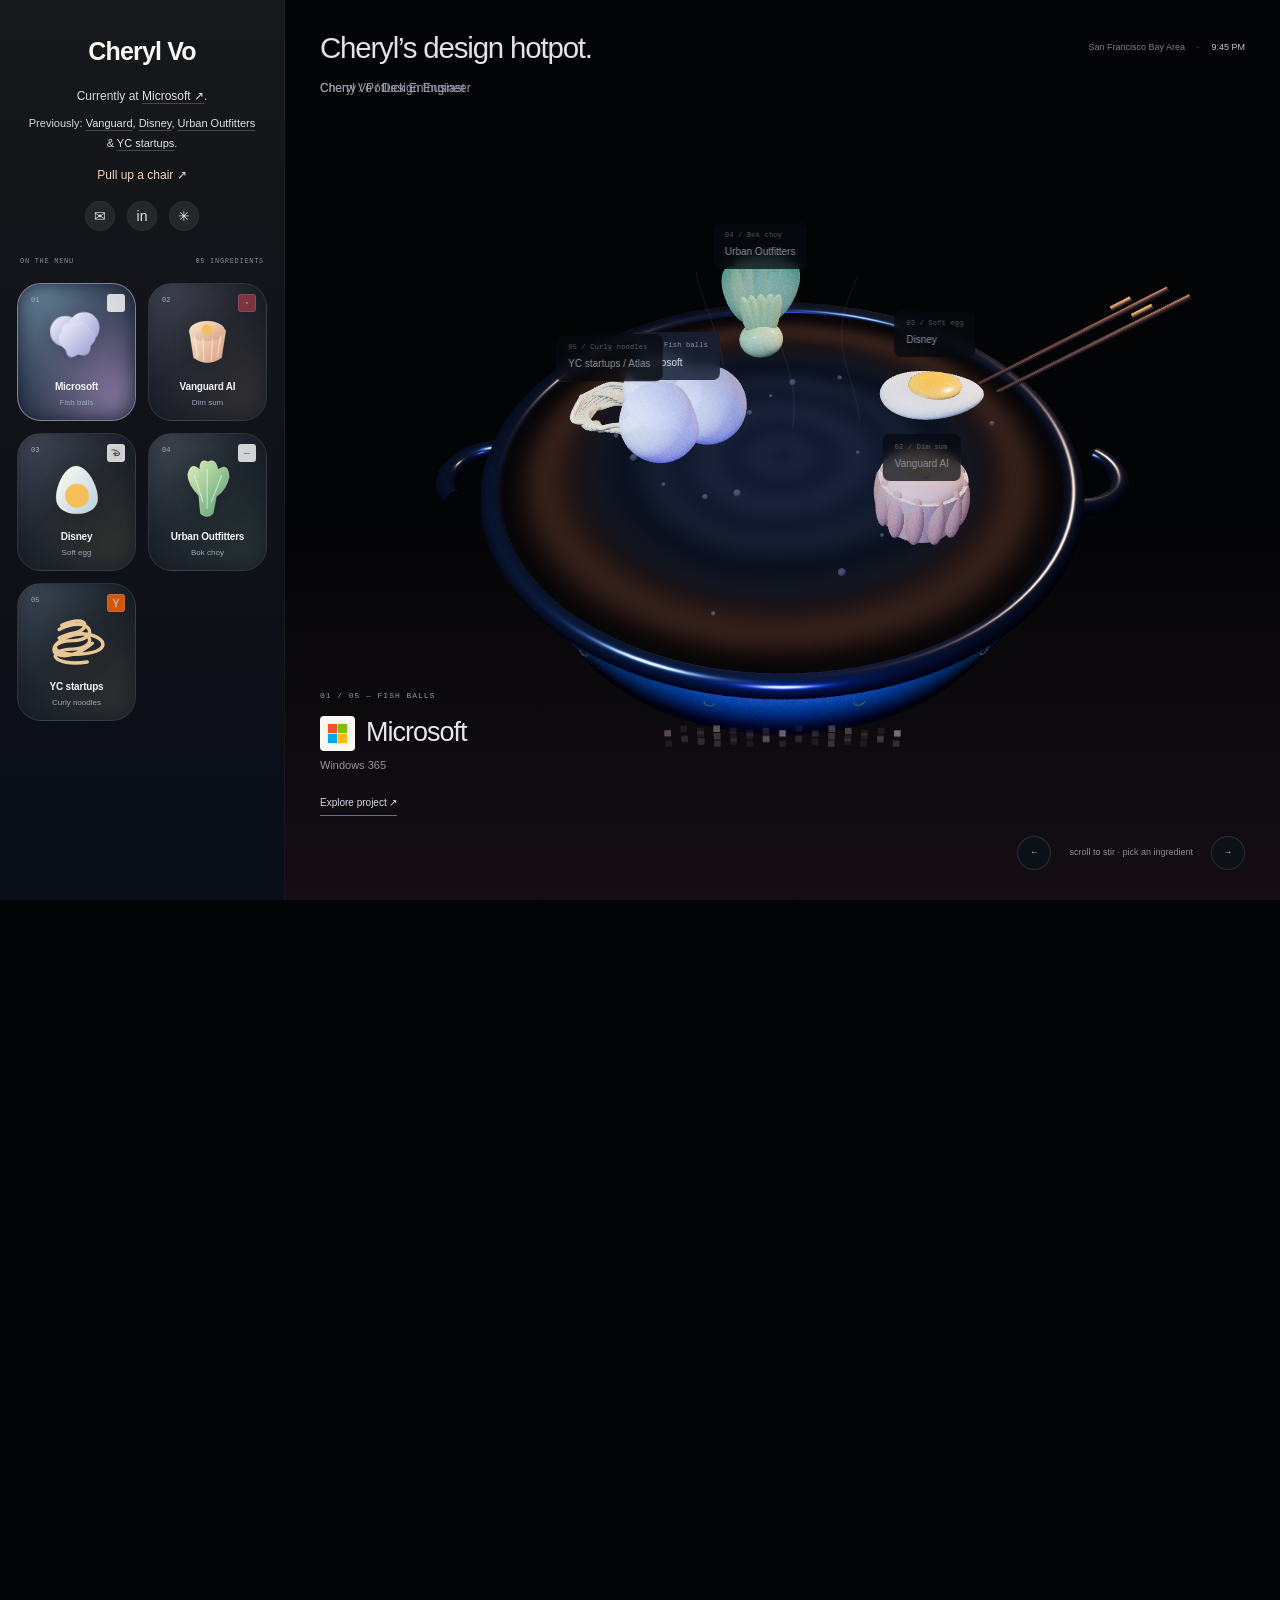
==== commit 026d396a: "Simplify profile introduction and link company work" ====
--- a/index.html
+++ b/index.html
@@ -1 +1 @@
-<!doctype html><html lang="en"><head><meta charset="utf-8"><meta name="viewport" content="width=device-width,initial-scale=1"><title>Cheryl Vo · Design & little curiosities</title><meta name="description" content="Cheryl Vo / Yến Trân — product design, photographs, and little curiosities."><link rel="icon" href="bird.png"><link rel="stylesheet" href="dashboard.css?v=sf-5"><link rel="stylesheet" href="sky-gallery.css?v=sf-5"><link rel="stylesheet" href="night-garden.css?v=sf-5"><link rel="stylesheet" href="journey.css?v=sf-5"><link rel="stylesheet" href="prismatic.css?v=3"><link rel="stylesheet" href="sidebar-spectrum.css?v=1"><link rel="stylesheet" href="nav-displays.css?v=3"><link rel="stylesheet" href="folders.css?v=2"><link rel="stylesheet" href="identity.css?v=1"><link rel="stylesheet" href="folder-states.css?v=1"><link rel="stylesheet" href="tactile-cards.css?v=4"><link rel="stylesheet" href="hotpot.css?v=preview-7"><link rel="stylesheet" href="ingredient-menu.css?v=2"></head><body><a class="skip" href="#main">Skip to projects</a><aside class="sidebar"><div class="profile"><a class="profile-name" href="#top">Cheryl Vo </a><p>Thoughtful design.<br>Better around a shared table.</p><span class="current-role">Currently designing at Microsoft</span><a class="about-link" href="mailto:cherylvostudio@gmail.com">Pull up a chair ↗</a><div class="socials"><a href="mailto:cherylvostudio@gmail.com" aria-label="Email Cheryl">✉</a><a href="https://www.linkedin.com/in/tran-cheryl-vo/" target="_blank" rel="noopener" aria-label="Cheryl on LinkedIn">in</a><a href="projects/play.html" aria-label="Artwork">✳</a></div></div><nav aria-label="Project navigation"><div class="menu-heading"><span>ON THE MENU</span><span>05 INGREDIENTS</span></div><div class="ingredient-menu"><a class="project-nav folder-nav" href="#project-microsoft"><span class="menu-number">01</span><svg class="menu-food food-0" viewBox="0 0 88 88" aria-hidden="true" style="fill:url(#food-gradient-0)"><defs><linearGradient id="food-gradient-0" x1="0" y1="0" x2="1" y2="1"><stop stop-color="#eef0fb"/><stop offset="1" stop-color="#9b9ed3"/></linearGradient></defs><circle cx="31" cy="36" r="18"/><circle cx="53" cy="33" r="18"/><path d="M30 58Q17 45 27 36Q28 23 42 29Q56 23 59 36Q72 45 59 55Q58 69 44 64Q31 71 30 58Z"/></svg><span class="project-icon" style="--accent:#6d8b9e"><img class="brand-logo brand-microsoft" src="brands/microsoft.svg" alt="" aria-hidden="true"></span><span><strong>Microsoft</strong><small>Fish balls</small></span><span class="nav-arrow">↗</span></a><a class="project-nav folder-nav" href="#project-vanguardai"><span class="menu-number">02</span><svg class="menu-food food-1" viewBox="0 0 88 88" aria-hidden="true" style="fill:url(#food-gradient-1)"><defs><linearGradient id="food-gradient-1" x1="0" y1="0" x2="1" y2="1"><stop stop-color="#ffebcd"/><stop offset="1" stop-color="#d59b7e"/></linearGradient></defs><path d="M22 31L27 63Q43 75 60 63L65 31Q48 19 22 31Z"/><ellipse cx="43" cy="32" rx="21" ry="12"/><path class="food-detail" d="M28 37L32 62M38 41L39 66M49 41L48 66M59 37L55 62"/><circle class="food-yolk" cx="43" cy="30" r="6"/></svg><span class="project-icon" style="--accent:#963a45"><img class="brand-logo brand-vanguardai" src="brands/vanguard.svg" alt="" aria-hidden="true"></span><span><strong>Vanguard AI</strong><small>Dim sum</small></span><span class="nav-arrow">↗</span></a><a class="project-nav folder-nav" href="#project-disney"><span class="menu-number">03</span><svg class="menu-food food-2" viewBox="0 0 88 88" aria-hidden="true" style="fill:url(#food-gradient-2)"><defs><linearGradient id="food-gradient-2" x1="0" y1="0" x2="1" y2="1"><stop stop-color="#fffef1"/><stop offset="1" stop-color="#b8cfe1"/></linearGradient></defs><path d="M43 14C28 14 17 43 20 56C24 75 64 75 68 56C71 43 58 14 43 14Z"/><circle class="food-yolk" cx="44" cy="49" r="14"/></svg><span class="project-icon" style="--accent:#847a9e"><img class="brand-logo brand-disney" src="brands/disney.png" alt="" aria-hidden="true"></span><span><strong>Disney</strong><small>Soft egg</small></span><span class="nav-arrow">↗</span></a><a class="project-nav folder-nav" href="#project-urban-outfiters"><span class="menu-number">04</span><svg class="menu-food food-3" viewBox="0 0 88 88" aria-hidden="true" style="fill:url(#food-gradient-3)"><defs><linearGradient id="food-gradient-3" x1="0" y1="0" x2="1" y2="1"><stop stop-color="#dbefb6"/><stop offset="1" stop-color="#559d73"/></linearGradient></defs><path d="M33 49Q20 35 20 24Q24 8 34 18Q34 4 44 9Q53 4 56 18Q68 9 69 27Q66 42 54 50L50 70Q43 77 35 70Z"/><path class="food-detail" d="M43 64L43 18M38 56L28 25M48 56L60 25"/></svg><span class="project-icon" style="--accent:#7b8271"><img class="brand-logo brand-urban-outfiters" src="brands/urban.svg" alt="" aria-hidden="true"></span><span><strong>Urban Outfitters</strong><small>Bok choy</small></span><span class="nav-arrow">↗</span></a><a class="project-nav folder-nav" href="#project-atlas"><span class="menu-number">05</span><svg class="menu-food food-4" viewBox="0 0 88 88" aria-hidden="true"><path class="noodle-stroke" d="M23 30C60 11 73 42 39 43S15 64 56 58S61 24 30 40S29 74 62 46M23 40C60 21 73 52 39 53S15 74 56 68M26 25C58 10 63 32 35 35"/></svg><span class="project-icon" style="--accent:#a57751"><img class="brand-logo brand-atlas" src="brands/yc.ico" alt="" aria-hidden="true"></span><span><strong>YC startups</strong><small>Curly noodles</small></span><span class="nav-arrow">↗</span></a></div></nav></aside><div class="dashboard-sky" aria-hidden="true"><div class="sky-blur"></div><div class="dot-field"></div><div class="light-sweep"></div><div class="ambient-particles"></div></div><main id="main"><header class="dashboard-intro" id="top"><div><span class="intro-number">01</span><span class="intro-greeting">xin chào.</span><h1>Design, with a little<br><em>room to wander.</em></h1></div><p>i’m cheryl / yến trân.<br>A designer, wanderer, and the person<br>who stops to photograph the sky.</p><svg class="intro-bird" viewBox="0 0 100 80" aria-hidden="true"><path d="M49 43Q25 5 4 16Q28 20 48 48L32 70 51 56 63 70 57 48Q80 22 96 27Q76 4 49 43Z"/></svg></header></main><dialog class="photo-dialog"><button class="dialog-close">Close ×</button><img alt=""><p></p></dialog><script src="dashboard.js?v=footer-5"></script><script type="module" src="hotpot.js?v=matched-16"></script><script src="sidebar-spectrum.js?v=right-2"></script><script src="pixel-atmosphere.js"></script><script src="folders.js?v=3"></script><script src="tactile-cards.js"></script></body></html>+<!doctype html><html lang="en"><head><meta charset="utf-8"><meta name="viewport" content="width=device-width,initial-scale=1"><title>Cheryl Vo · Design & little curiosities</title><meta name="description" content="Cheryl Vo / Yến Trân — product design, photographs, and little curiosities."><link rel="icon" href="bird.png"><link rel="stylesheet" href="dashboard.css?v=sf-5"><link rel="stylesheet" href="sky-gallery.css?v=sf-5"><link rel="stylesheet" href="night-garden.css?v=sf-5"><link rel="stylesheet" href="journey.css?v=sf-5"><link rel="stylesheet" href="prismatic.css?v=3"><link rel="stylesheet" href="sidebar-spectrum.css?v=1"><link rel="stylesheet" href="nav-displays.css?v=3"><link rel="stylesheet" href="folders.css?v=2"><link rel="stylesheet" href="identity.css?v=1"><link rel="stylesheet" href="folder-states.css?v=1"><link rel="stylesheet" href="tactile-cards.css?v=4"><link rel="stylesheet" href="hotpot.css?v=preview-7"><link rel="stylesheet" href="ingredient-menu.css?v=3"></head><body><a class="skip" href="#main">Skip to projects</a><aside class="sidebar"><div class="profile"><a class="profile-name" href="#top">Cheryl Vo </a><p class="profile-history">Currently at <a href="https://www.microsoft.com/en-us/windows-365" target="_blank" rel="noopener">Microsoft ↗</a>.<br><span>Previously: <a href="projects/vanguardai.html">Vanguard</a>, <a href="projects/disney.html">Disney</a>, <a href="projects/urban-outfiters.html">Urban Outfitters</a> &amp; <a href="projects/atlas.html">YC startups</a>.</span></p><a class="about-link" href="mailto:cherylvostudio@gmail.com">Pull up a chair ↗</a><div class="socials"><a href="mailto:cherylvostudio@gmail.com" aria-label="Email Cheryl">✉</a><a href="https://www.linkedin.com/in/tran-cheryl-vo/" target="_blank" rel="noopener" aria-label="Cheryl on LinkedIn">in</a><a href="projects/play.html" aria-label="Artwork">✳</a></div></div><nav aria-label="Project navigation"><div class="menu-heading"><span>ON THE MENU</span><span>05 INGREDIENTS</span></div><div class="ingredient-menu"><a class="project-nav folder-nav" href="#project-microsoft"><span class="menu-number">01</span><svg class="menu-food food-0" viewBox="0 0 88 88" aria-hidden="true" style="fill:url(#food-gradient-0)"><defs><linearGradient id="food-gradient-0" x1="0" y1="0" x2="1" y2="1"><stop stop-color="#eef0fb"/><stop offset="1" stop-color="#9b9ed3"/></linearGradient></defs><circle cx="31" cy="36" r="18"/><circle cx="53" cy="33" r="18"/><path d="M30 58Q17 45 27 36Q28 23 42 29Q56 23 59 36Q72 45 59 55Q58 69 44 64Q31 71 30 58Z"/></svg><span class="project-icon" style="--accent:#6d8b9e"><img class="brand-logo brand-microsoft" src="brands/microsoft.svg" alt="" aria-hidden="true"></span><span><strong>Microsoft</strong><small>Fish balls</small></span><span class="nav-arrow">↗</span></a><a class="project-nav folder-nav" href="#project-vanguardai"><span class="menu-number">02</span><svg class="menu-food food-1" viewBox="0 0 88 88" aria-hidden="true" style="fill:url(#food-gradient-1)"><defs><linearGradient id="food-gradient-1" x1="0" y1="0" x2="1" y2="1"><stop stop-color="#ffebcd"/><stop offset="1" stop-color="#d59b7e"/></linearGradient></defs><path d="M22 31L27 63Q43 75 60 63L65 31Q48 19 22 31Z"/><ellipse cx="43" cy="32" rx="21" ry="12"/><path class="food-detail" d="M28 37L32 62M38 41L39 66M49 41L48 66M59 37L55 62"/><circle class="food-yolk" cx="43" cy="30" r="6"/></svg><span class="project-icon" style="--accent:#963a45"><img class="brand-logo brand-vanguardai" src="brands/vanguard.svg" alt="" aria-hidden="true"></span><span><strong>Vanguard AI</strong><small>Dim sum</small></span><span class="nav-arrow">↗</span></a><a class="project-nav folder-nav" href="#project-disney"><span class="menu-number">03</span><svg class="menu-food food-2" viewBox="0 0 88 88" aria-hidden="true" style="fill:url(#food-gradient-2)"><defs><linearGradient id="food-gradient-2" x1="0" y1="0" x2="1" y2="1"><stop stop-color="#fffef1"/><stop offset="1" stop-color="#b8cfe1"/></linearGradient></defs><path d="M43 14C28 14 17 43 20 56C24 75 64 75 68 56C71 43 58 14 43 14Z"/><circle class="food-yolk" cx="44" cy="49" r="14"/></svg><span class="project-icon" style="--accent:#847a9e"><img class="brand-logo brand-disney" src="brands/disney.png" alt="" aria-hidden="true"></span><span><strong>Disney</strong><small>Soft egg</small></span><span class="nav-arrow">↗</span></a><a class="project-nav folder-nav" href="#project-urban-outfiters"><span class="menu-number">04</span><svg class="menu-food food-3" viewBox="0 0 88 88" aria-hidden="true" style="fill:url(#food-gradient-3)"><defs><linearGradient id="food-gradient-3" x1="0" y1="0" x2="1" y2="1"><stop stop-color="#dbefb6"/><stop offset="1" stop-color="#559d73"/></linearGradient></defs><path d="M33 49Q20 35 20 24Q24 8 34 18Q34 4 44 9Q53 4 56 18Q68 9 69 27Q66 42 54 50L50 70Q43 77 35 70Z"/><path class="food-detail" d="M43 64L43 18M38 56L28 25M48 56L60 25"/></svg><span class="project-icon" style="--accent:#7b8271"><img class="brand-logo brand-urban-outfiters" src="brands/urban.svg" alt="" aria-hidden="true"></span><span><strong>Urban Outfitters</strong><small>Bok choy</small></span><span class="nav-arrow">↗</span></a><a class="project-nav folder-nav" href="#project-atlas"><span class="menu-number">05</span><svg class="menu-food food-4" viewBox="0 0 88 88" aria-hidden="true"><path class="noodle-stroke" d="M23 30C60 11 73 42 39 43S15 64 56 58S61 24 30 40S29 74 62 46M23 40C60 21 73 52 39 53S15 74 56 68M26 25C58 10 63 32 35 35"/></svg><span class="project-icon" style="--accent:#a57751"><img class="brand-logo brand-atlas" src="brands/yc.ico" alt="" aria-hidden="true"></span><span><strong>YC startups</strong><small>Curly noodles</small></span><span class="nav-arrow">↗</span></a></div></nav></aside><div class="dashboard-sky" aria-hidden="true"><div class="sky-blur"></div><div class="dot-field"></div><div class="light-sweep"></div><div class="ambient-particles"></div></div><main id="main"><header class="dashboard-intro" id="top"><div><span class="intro-number">01</span><span class="intro-greeting">xin chào.</span><h1>Design, with a little<br><em>room to wander.</em></h1></div><p>i’m cheryl / yến trân.<br>A designer, wanderer, and the person<br>who stops to photograph the sky.</p><svg class="intro-bird" viewBox="0 0 100 80" aria-hidden="true"><path d="M49 43Q25 5 4 16Q28 20 48 48L32 70 51 56 63 70 57 48Q80 22 96 27Q76 4 49 43Z"/></svg></header></main><dialog class="photo-dialog"><button class="dialog-close">Close ×</button><img alt=""><p></p></dialog><script src="dashboard.js?v=footer-5"></script><script type="module" src="hotpot.js?v=matched-16"></script><script src="sidebar-spectrum.js?v=right-2"></script><script src="pixel-atmosphere.js"></script><script src="folders.js?v=3"></script><script src="tactile-cards.js"></script></body></html>
--- a/ingredient-menu.css
+++ b/ingredient-menu.css
@@ -1,3 +1,5 @@
 .sidebar{padding-inline:17px}.sidebar nav{padding:9px 0 20px;overflow-x:hidden}.menu-heading{display:flex;justify-content:space-between;padding:0 3px 16px;color:#7e8997;font:7px/1.5 ui-monospace,monospace;letter-spacing:.1em}.ingredient-menu{display:grid;grid-template-columns:repeat(2,minmax(0,1fr));gap:12px}.sidebar .folder-nav{display:flex;flex-direction:column;align-items:center;justify-content:flex-end;gap:0;aspect-ratio:1/1.16;min-height:0!important;margin:0!important;padding:10px 5px 12px!important;border-radius:24px!important;border:1px solid #ffffff1c!important;background:radial-gradient(ellipse at 20% 0%,#40495966,transparent 65%),#151b24!important;transform:none!important;overflow:hidden;box-shadow:none!important;transition:border-color .3s,background .3s}.sidebar .folder-nav:before{border-radius:23px;opacity:.12;filter:blur(8px)}.sidebar .folder-nav:after{border-radius:23px;background:linear-gradient(140deg,#ffffff22,transparent 45%,#ffffff0d);opacity:.4!important}.sidebar .folder-nav:is(.active,:hover,:focus-visible){background:#182231!important;border-color:color-mix(in srgb,var(--nav-light) 60%,#ffffff30)!important;transform:none!important;box-shadow:none!important}.sidebar .folder-nav:is(.active,:hover,:focus-visible):before{opacity:.65}.sidebar .folder-nav>span:not(.folder-tab){position:static}.sidebar .folder-nav .project-icon{position:absolute!important;top:10px;right:10px;width:18px!important;height:18px!important;border-radius:3px!important;opacity:.8}.sidebar .folder-nav .menu-number{position:absolute!important;top:12px;left:13px;font:7px ui-monospace,monospace;color:#a6b0be}.sidebar .folder-nav strong{font-size:10px!important;text-align:center;line-height:1.25!important;letter-spacing:-.02em}.sidebar .folder-nav small{font-size:8px!important;line-height:1.3!important;margin-top:4px;color:#99a8bb!important;text-align:center}.sidebar .folder-nav .nav-arrow{display:none}.menu-food{position:absolute;left:50%;top:20px;transform:translateX(-50%);width:75px;height:75px;fill:#dedbea;stroke:#ffffff38;stroke-width:.7;transition:transform .5s,filter .5s;filter:drop-shadow(0 3px 8px #0003)}.sidebar .folder-nav:is(.active,:hover) .menu-food{transform:translateX(-50%) translateY(-4px) rotate(-4deg)}.food-0{fill:#c2cce8}.food-1{fill:#dfbba3}.food-2{fill:#f0e8df}.food-3{fill:#8dbb87}.food-4{fill:none;stroke:#e9c795;stroke-width:4;stroke-linecap:round}.food-yolk{fill:#f5be57;stroke:none}.food-detail{fill:none;stroke:#ffffff88;stroke-width:1.3;stroke-linecap:round}.profile{padding-bottom:16px!important}.sidebar-bottom{gap:8px;align-items:center;font-size:10px}.sidebar-bottom .motion{font-size:8px}.sidebar .folder-nav[href="#project-microsoft"]{--nav-light:#b59bd0;--nav-warm:#84acc9}.sidebar .folder-nav[href="#project-vanguardai"]{--nav-light:#dba07d;--nav-warm:#a983a4}.sidebar .folder-nav[href="#project-disney"]{--nav-light:#d6b764;--nav-warm:#a4a0c8}.sidebar .folder-nav[href="#project-urban-outfiters"]{--nav-light:#7eae83;--nav-warm:#95a29a}.sidebar .folder-nav[href="#project-atlas"]{--nav-light:#ba9b68;--nav-warm:#799baf}@media(max-width:700px){.sidebar nav{display:block;overflow:auto;padding-top:8px}.menu-heading{display:none}.ingredient-menu{display:flex;gap:9px;width:max-content}.sidebar .folder-nav{width:95px;min-width:95px;aspect-ratio:1;min-height:96px!important;border-radius:19px!important;padding-bottom:9px!important}.menu-food{width:55px;height:55px;top:13px}.sidebar .folder-nav strong{font-size:9px!important}.sidebar .folder-nav small{display:none}.sidebar .folder-nav .project-icon{width:14px!important;height:14px!important;top:7px;right:7px}.sidebar .folder-nav .menu-number{top:8px;left:9px;font-size:6px}}@media(prefers-reduced-motion:reduce){.menu-food{transition:none}.sidebar .folder-nav:is(.active,:hover) .menu-food{transform:translateX(-50%)}}
 
 .sidebar .folder-nav .project-icon .brand-logo{width:100%!important;height:100%!important;max-width:none!important;max-height:none!important;padding:2px!important;object-fit:contain}.sidebar .folder-nav .project-icon .brand-atlas{padding:0!important}
+
+.profile .profile-history{font-size:12px;line-height:1.8;color:#aab1bc;margin:18px 0 12px}.profile-history>span{display:inline-block;margin-top:7px;font-size:11px}.profile-history a{color:#dee2e9;text-decoration:underline;text-decoration-color:#ffffff35;text-underline-offset:3px}.profile-history a:hover{color:#fff;text-decoration-color:#d5c29c}
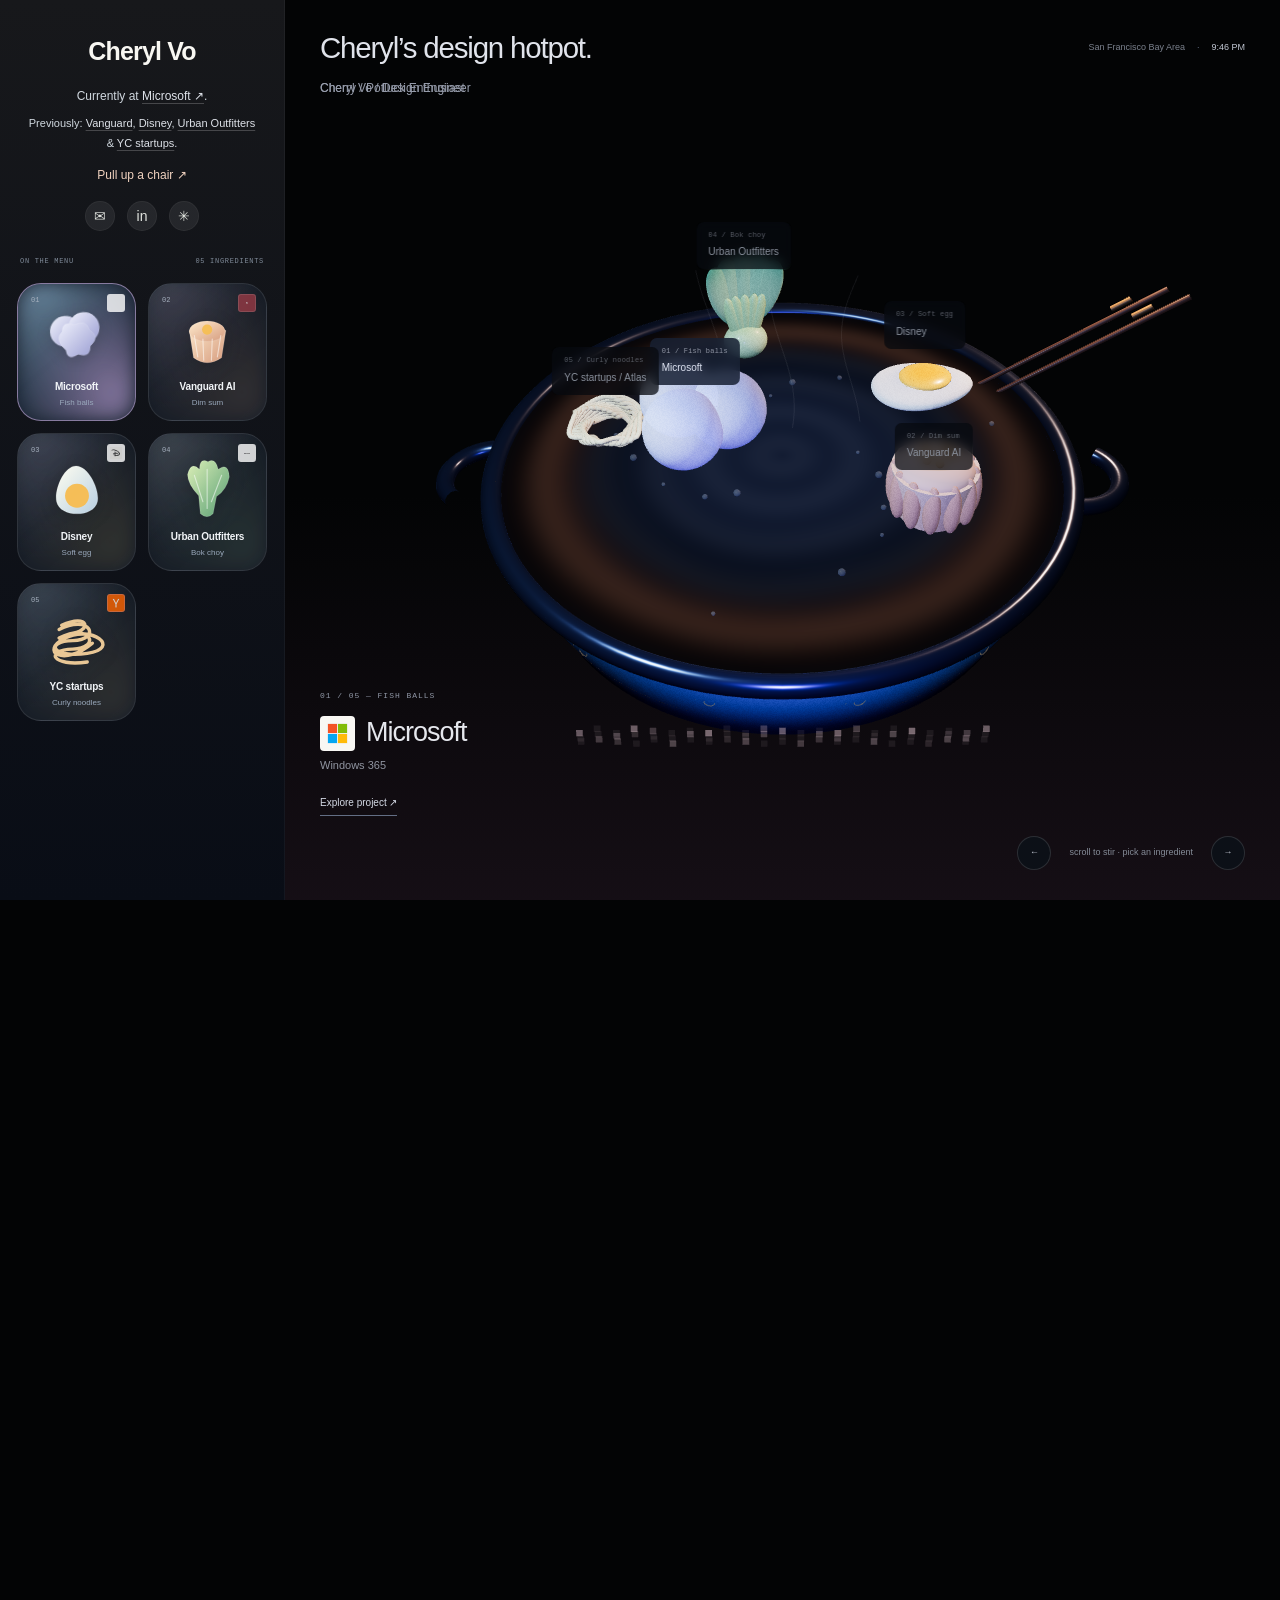
==== commit 7cf0054c: "Rebuild case studies in hotpot theme and expand pixel fire" ====
--- a/index.html
+++ b/index.html
@@ -1 +1 @@
-<!doctype html><html lang="en"><head><meta charset="utf-8"><meta name="viewport" content="width=device-width,initial-scale=1"><title>Cheryl Vo · Design & little curiosities</title><meta name="description" content="Cheryl Vo / Yến Trân — product design, photographs, and little curiosities."><link rel="icon" href="bird.png"><link rel="stylesheet" href="dashboard.css?v=sf-5"><link rel="stylesheet" href="sky-gallery.css?v=sf-5"><link rel="stylesheet" href="night-garden.css?v=sf-5"><link rel="stylesheet" href="journey.css?v=sf-5"><link rel="stylesheet" href="prismatic.css?v=3"><link rel="stylesheet" href="sidebar-spectrum.css?v=1"><link rel="stylesheet" href="nav-displays.css?v=3"><link rel="stylesheet" href="folders.css?v=2"><link rel="stylesheet" href="identity.css?v=1"><link rel="stylesheet" href="folder-states.css?v=1"><link rel="stylesheet" href="tactile-cards.css?v=4"><link rel="stylesheet" href="hotpot.css?v=preview-7"><link rel="stylesheet" href="ingredient-menu.css?v=3"></head><body><a class="skip" href="#main">Skip to projects</a><aside class="sidebar"><div class="profile"><a class="profile-name" href="#top">Cheryl Vo </a><p class="profile-history">Currently at <a href="https://www.microsoft.com/en-us/windows-365" target="_blank" rel="noopener">Microsoft ↗</a>.<br><span>Previously: <a href="projects/vanguardai.html">Vanguard</a>, <a href="projects/disney.html">Disney</a>, <a href="projects/urban-outfiters.html">Urban Outfitters</a> &amp; <a href="projects/atlas.html">YC startups</a>.</span></p><a class="about-link" href="mailto:cherylvostudio@gmail.com">Pull up a chair ↗</a><div class="socials"><a href="mailto:cherylvostudio@gmail.com" aria-label="Email Cheryl">✉</a><a href="https://www.linkedin.com/in/tran-cheryl-vo/" target="_blank" rel="noopener" aria-label="Cheryl on LinkedIn">in</a><a href="projects/play.html" aria-label="Artwork">✳</a></div></div><nav aria-label="Project navigation"><div class="menu-heading"><span>ON THE MENU</span><span>05 INGREDIENTS</span></div><div class="ingredient-menu"><a class="project-nav folder-nav" href="#project-microsoft"><span class="menu-number">01</span><svg class="menu-food food-0" viewBox="0 0 88 88" aria-hidden="true" style="fill:url(#food-gradient-0)"><defs><linearGradient id="food-gradient-0" x1="0" y1="0" x2="1" y2="1"><stop stop-color="#eef0fb"/><stop offset="1" stop-color="#9b9ed3"/></linearGradient></defs><circle cx="31" cy="36" r="18"/><circle cx="53" cy="33" r="18"/><path d="M30 58Q17 45 27 36Q28 23 42 29Q56 23 59 36Q72 45 59 55Q58 69 44 64Q31 71 30 58Z"/></svg><span class="project-icon" style="--accent:#6d8b9e"><img class="brand-logo brand-microsoft" src="brands/microsoft.svg" alt="" aria-hidden="true"></span><span><strong>Microsoft</strong><small>Fish balls</small></span><span class="nav-arrow">↗</span></a><a class="project-nav folder-nav" href="#project-vanguardai"><span class="menu-number">02</span><svg class="menu-food food-1" viewBox="0 0 88 88" aria-hidden="true" style="fill:url(#food-gradient-1)"><defs><linearGradient id="food-gradient-1" x1="0" y1="0" x2="1" y2="1"><stop stop-color="#ffebcd"/><stop offset="1" stop-color="#d59b7e"/></linearGradient></defs><path d="M22 31L27 63Q43 75 60 63L65 31Q48 19 22 31Z"/><ellipse cx="43" cy="32" rx="21" ry="12"/><path class="food-detail" d="M28 37L32 62M38 41L39 66M49 41L48 66M59 37L55 62"/><circle class="food-yolk" cx="43" cy="30" r="6"/></svg><span class="project-icon" style="--accent:#963a45"><img class="brand-logo brand-vanguardai" src="brands/vanguard.svg" alt="" aria-hidden="true"></span><span><strong>Vanguard AI</strong><small>Dim sum</small></span><span class="nav-arrow">↗</span></a><a class="project-nav folder-nav" href="#project-disney"><span class="menu-number">03</span><svg class="menu-food food-2" viewBox="0 0 88 88" aria-hidden="true" style="fill:url(#food-gradient-2)"><defs><linearGradient id="food-gradient-2" x1="0" y1="0" x2="1" y2="1"><stop stop-color="#fffef1"/><stop offset="1" stop-color="#b8cfe1"/></linearGradient></defs><path d="M43 14C28 14 17 43 20 56C24 75 64 75 68 56C71 43 58 14 43 14Z"/><circle class="food-yolk" cx="44" cy="49" r="14"/></svg><span class="project-icon" style="--accent:#847a9e"><img class="brand-logo brand-disney" src="brands/disney.png" alt="" aria-hidden="true"></span><span><strong>Disney</strong><small>Soft egg</small></span><span class="nav-arrow">↗</span></a><a class="project-nav folder-nav" href="#project-urban-outfiters"><span class="menu-number">04</span><svg class="menu-food food-3" viewBox="0 0 88 88" aria-hidden="true" style="fill:url(#food-gradient-3)"><defs><linearGradient id="food-gradient-3" x1="0" y1="0" x2="1" y2="1"><stop stop-color="#dbefb6"/><stop offset="1" stop-color="#559d73"/></linearGradient></defs><path d="M33 49Q20 35 20 24Q24 8 34 18Q34 4 44 9Q53 4 56 18Q68 9 69 27Q66 42 54 50L50 70Q43 77 35 70Z"/><path class="food-detail" d="M43 64L43 18M38 56L28 25M48 56L60 25"/></svg><span class="project-icon" style="--accent:#7b8271"><img class="brand-logo brand-urban-outfiters" src="brands/urban.svg" alt="" aria-hidden="true"></span><span><strong>Urban Outfitters</strong><small>Bok choy</small></span><span class="nav-arrow">↗</span></a><a class="project-nav folder-nav" href="#project-atlas"><span class="menu-number">05</span><svg class="menu-food food-4" viewBox="0 0 88 88" aria-hidden="true"><path class="noodle-stroke" d="M23 30C60 11 73 42 39 43S15 64 56 58S61 24 30 40S29 74 62 46M23 40C60 21 73 52 39 53S15 74 56 68M26 25C58 10 63 32 35 35"/></svg><span class="project-icon" style="--accent:#a57751"><img class="brand-logo brand-atlas" src="brands/yc.ico" alt="" aria-hidden="true"></span><span><strong>YC startups</strong><small>Curly noodles</small></span><span class="nav-arrow">↗</span></a></div></nav></aside><div class="dashboard-sky" aria-hidden="true"><div class="sky-blur"></div><div class="dot-field"></div><div class="light-sweep"></div><div class="ambient-particles"></div></div><main id="main"><header class="dashboard-intro" id="top"><div><span class="intro-number">01</span><span class="intro-greeting">xin chào.</span><h1>Design, with a little<br><em>room to wander.</em></h1></div><p>i’m cheryl / yến trân.<br>A designer, wanderer, and the person<br>who stops to photograph the sky.</p><svg class="intro-bird" viewBox="0 0 100 80" aria-hidden="true"><path d="M49 43Q25 5 4 16Q28 20 48 48L32 70 51 56 63 70 57 48Q80 22 96 27Q76 4 49 43Z"/></svg></header></main><dialog class="photo-dialog"><button class="dialog-close">Close ×</button><img alt=""><p></p></dialog><script src="dashboard.js?v=footer-5"></script><script type="module" src="hotpot.js?v=matched-16"></script><script src="sidebar-spectrum.js?v=right-2"></script><script src="pixel-atmosphere.js"></script><script src="folders.js?v=3"></script><script src="tactile-cards.js"></script></body></html>+<!doctype html><html lang="en"><head><meta charset="utf-8"><meta name="viewport" content="width=device-width,initial-scale=1"><title>Cheryl Vo · Design & little curiosities</title><meta name="description" content="Cheryl Vo / Yến Trân — product design, photographs, and little curiosities."><link rel="icon" href="bird.png"><link rel="stylesheet" href="dashboard.css?v=sf-5"><link rel="stylesheet" href="sky-gallery.css?v=sf-5"><link rel="stylesheet" href="night-garden.css?v=sf-5"><link rel="stylesheet" href="journey.css?v=sf-5"><link rel="stylesheet" href="prismatic.css?v=3"><link rel="stylesheet" href="sidebar-spectrum.css?v=1"><link rel="stylesheet" href="nav-displays.css?v=3"><link rel="stylesheet" href="folders.css?v=2"><link rel="stylesheet" href="identity.css?v=1"><link rel="stylesheet" href="folder-states.css?v=1"><link rel="stylesheet" href="tactile-cards.css?v=4"><link rel="stylesheet" href="hotpot.css?v=preview-7"><link rel="stylesheet" href="ingredient-menu.css?v=3"></head><body><a class="skip" href="#main">Skip to projects</a><aside class="sidebar"><div class="profile"><a class="profile-name" href="#top">Cheryl Vo </a><p class="profile-history">Currently at <a href="https://www.microsoft.com/en-us/windows-365" target="_blank" rel="noopener">Microsoft ↗</a>.<br><span>Previously: <a href="projects/vanguardai.html">Vanguard</a>, <a href="projects/disney.html">Disney</a>, <a href="projects/urban-outfiters.html">Urban Outfitters</a> &amp; <a href="projects/atlas.html">YC startups</a>.</span></p><a class="about-link" href="mailto:cherylvostudio@gmail.com">Pull up a chair ↗</a><div class="socials"><a href="mailto:cherylvostudio@gmail.com" aria-label="Email Cheryl">✉</a><a href="https://www.linkedin.com/in/tran-cheryl-vo/" target="_blank" rel="noopener" aria-label="Cheryl on LinkedIn">in</a><a href="projects/play.html" aria-label="Artwork">✳</a></div></div><nav aria-label="Project navigation"><div class="menu-heading"><span>ON THE MENU</span><span>05 INGREDIENTS</span></div><div class="ingredient-menu"><a class="project-nav folder-nav" href="#project-microsoft"><span class="menu-number">01</span><svg class="menu-food food-0" viewBox="0 0 88 88" aria-hidden="true" style="fill:url(#food-gradient-0)"><defs><linearGradient id="food-gradient-0" x1="0" y1="0" x2="1" y2="1"><stop stop-color="#eef0fb"/><stop offset="1" stop-color="#9b9ed3"/></linearGradient></defs><circle cx="31" cy="36" r="18"/><circle cx="53" cy="33" r="18"/><path d="M30 58Q17 45 27 36Q28 23 42 29Q56 23 59 36Q72 45 59 55Q58 69 44 64Q31 71 30 58Z"/></svg><span class="project-icon" style="--accent:#6d8b9e"><img class="brand-logo brand-microsoft" src="brands/microsoft.svg" alt="" aria-hidden="true"></span><span><strong>Microsoft</strong><small>Fish balls</small></span><span class="nav-arrow">↗</span></a><a class="project-nav folder-nav" href="#project-vanguardai"><span class="menu-number">02</span><svg class="menu-food food-1" viewBox="0 0 88 88" aria-hidden="true" style="fill:url(#food-gradient-1)"><defs><linearGradient id="food-gradient-1" x1="0" y1="0" x2="1" y2="1"><stop stop-color="#ffebcd"/><stop offset="1" stop-color="#d59b7e"/></linearGradient></defs><path d="M22 31L27 63Q43 75 60 63L65 31Q48 19 22 31Z"/><ellipse cx="43" cy="32" rx="21" ry="12"/><path class="food-detail" d="M28 37L32 62M38 41L39 66M49 41L48 66M59 37L55 62"/><circle class="food-yolk" cx="43" cy="30" r="6"/></svg><span class="project-icon" style="--accent:#963a45"><img class="brand-logo brand-vanguardai" src="brands/vanguard.svg" alt="" aria-hidden="true"></span><span><strong>Vanguard AI</strong><small>Dim sum</small></span><span class="nav-arrow">↗</span></a><a class="project-nav folder-nav" href="#project-disney"><span class="menu-number">03</span><svg class="menu-food food-2" viewBox="0 0 88 88" aria-hidden="true" style="fill:url(#food-gradient-2)"><defs><linearGradient id="food-gradient-2" x1="0" y1="0" x2="1" y2="1"><stop stop-color="#fffef1"/><stop offset="1" stop-color="#b8cfe1"/></linearGradient></defs><path d="M43 14C28 14 17 43 20 56C24 75 64 75 68 56C71 43 58 14 43 14Z"/><circle class="food-yolk" cx="44" cy="49" r="14"/></svg><span class="project-icon" style="--accent:#847a9e"><img class="brand-logo brand-disney" src="brands/disney.png" alt="" aria-hidden="true"></span><span><strong>Disney</strong><small>Soft egg</small></span><span class="nav-arrow">↗</span></a><a class="project-nav folder-nav" href="#project-urban-outfiters"><span class="menu-number">04</span><svg class="menu-food food-3" viewBox="0 0 88 88" aria-hidden="true" style="fill:url(#food-gradient-3)"><defs><linearGradient id="food-gradient-3" x1="0" y1="0" x2="1" y2="1"><stop stop-color="#dbefb6"/><stop offset="1" stop-color="#559d73"/></linearGradient></defs><path d="M33 49Q20 35 20 24Q24 8 34 18Q34 4 44 9Q53 4 56 18Q68 9 69 27Q66 42 54 50L50 70Q43 77 35 70Z"/><path class="food-detail" d="M43 64L43 18M38 56L28 25M48 56L60 25"/></svg><span class="project-icon" style="--accent:#7b8271"><img class="brand-logo brand-urban-outfiters" src="brands/urban.svg" alt="" aria-hidden="true"></span><span><strong>Urban Outfitters</strong><small>Bok choy</small></span><span class="nav-arrow">↗</span></a><a class="project-nav folder-nav" href="#project-atlas"><span class="menu-number">05</span><svg class="menu-food food-4" viewBox="0 0 88 88" aria-hidden="true"><path class="noodle-stroke" d="M23 30C60 11 73 42 39 43S15 64 56 58S61 24 30 40S29 74 62 46M23 40C60 21 73 52 39 53S15 74 56 68M26 25C58 10 63 32 35 35"/></svg><span class="project-icon" style="--accent:#a57751"><img class="brand-logo brand-atlas" src="brands/yc.ico" alt="" aria-hidden="true"></span><span><strong>YC startups</strong><small>Curly noodles</small></span><span class="nav-arrow">↗</span></a></div></nav></aside><div class="dashboard-sky" aria-hidden="true"><div class="sky-blur"></div><div class="dot-field"></div><div class="light-sweep"></div><div class="ambient-particles"></div></div><main id="main"><header class="dashboard-intro" id="top"><div><span class="intro-number">01</span><span class="intro-greeting">xin chào.</span><h1>Design, with a little<br><em>room to wander.</em></h1></div><p>i’m cheryl / yến trân.<br>A designer, wanderer, and the person<br>who stops to photograph the sky.</p><svg class="intro-bird" viewBox="0 0 100 80" aria-hidden="true"><path d="M49 43Q25 5 4 16Q28 20 48 48L32 70 51 56 63 70 57 48Q80 22 96 27Q76 4 49 43Z"/></svg></header></main><dialog class="photo-dialog"><button class="dialog-close">Close ×</button><img alt=""><p></p></dialog><script src="dashboard.js?v=footer-5"></script><script type="module" src="hotpot.js?v=cases-18"></script><script src="sidebar-spectrum.js?v=right-2"></script><script src="pixel-atmosphere.js"></script><script src="folders.js?v=3"></script><script src="tactile-cards.js"></script></body></html>
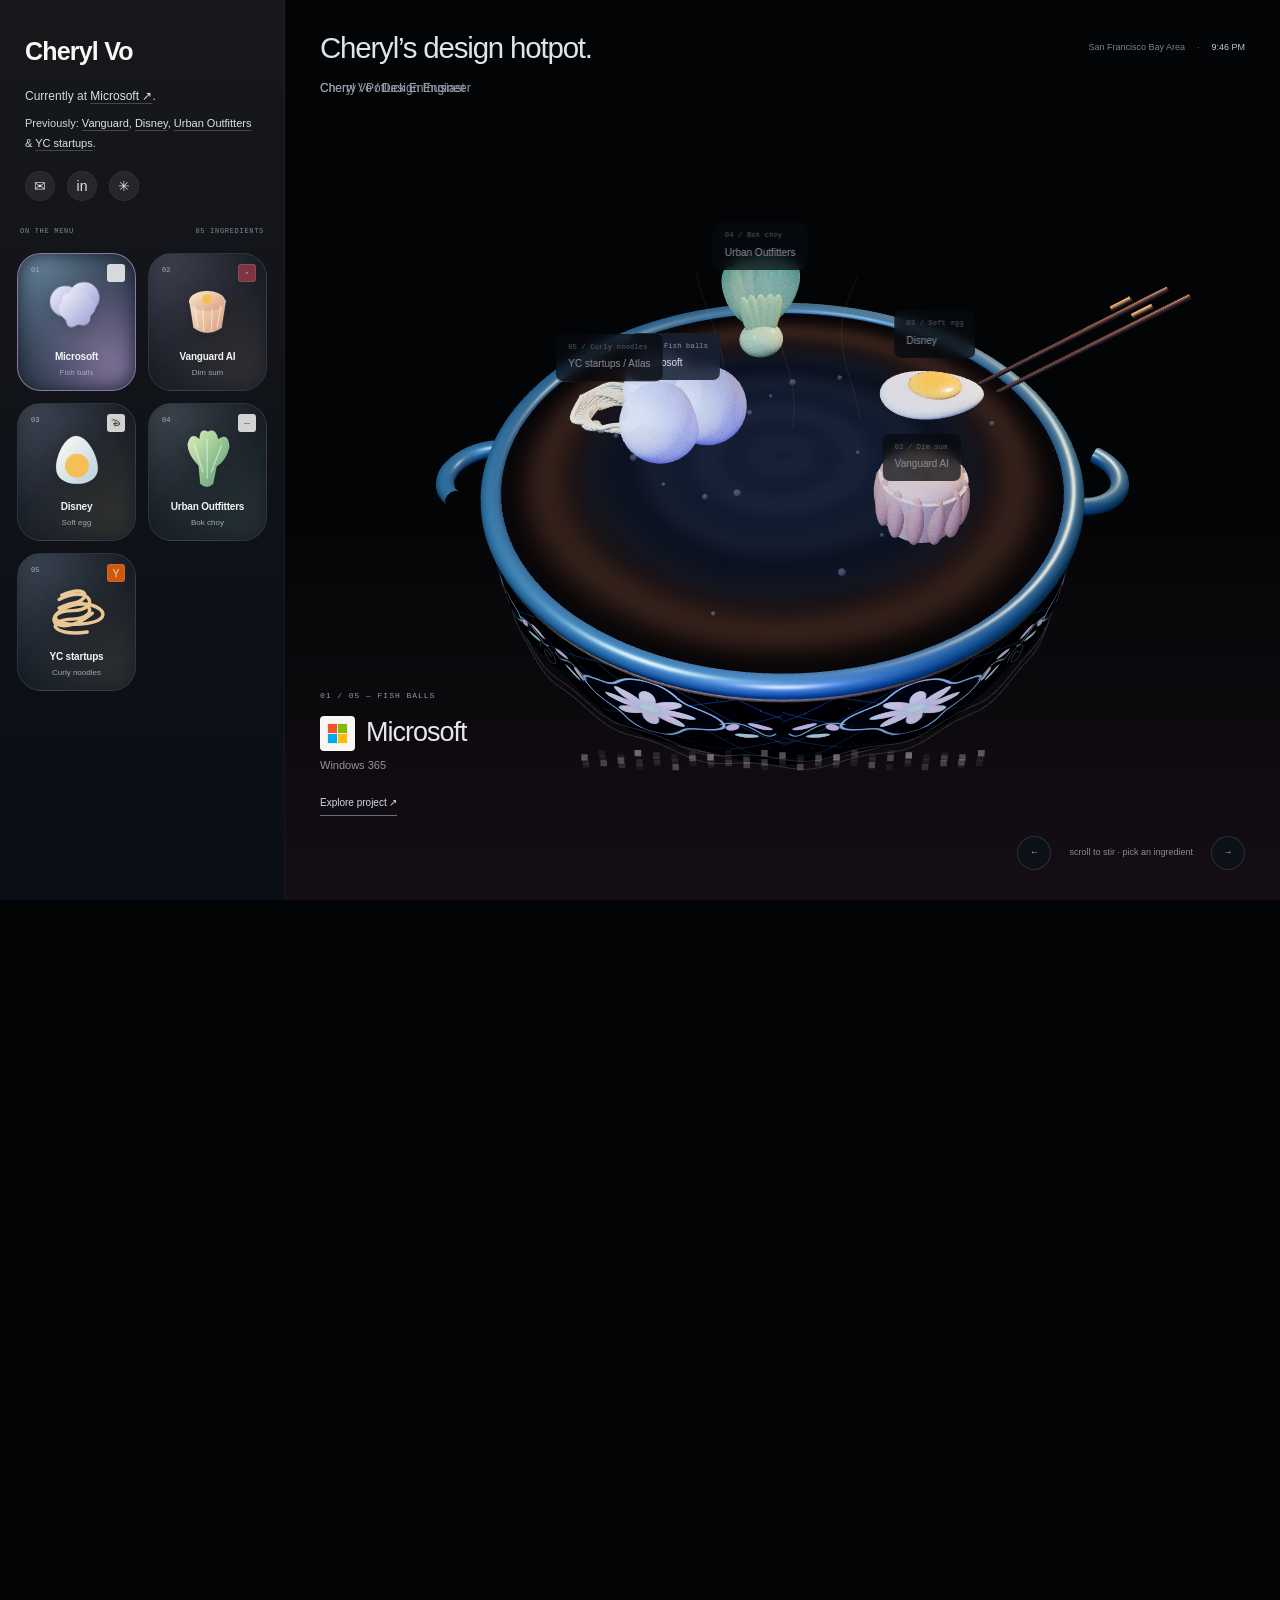
==== commit cb5f756c: "Add home navigation and refine dark pearl porcelain hotpot" ====
--- a/index.html
+++ b/index.html
@@ -1 +1 @@
-<!doctype html><html lang="en"><head><meta charset="utf-8"><meta name="viewport" content="width=device-width,initial-scale=1"><title>Cheryl Vo · Design & little curiosities</title><meta name="description" content="Cheryl Vo / Yến Trân — product design, photographs, and little curiosities."><link rel="icon" href="bird.png"><link rel="stylesheet" href="dashboard.css?v=sf-5"><link rel="stylesheet" href="sky-gallery.css?v=sf-5"><link rel="stylesheet" href="night-garden.css?v=sf-5"><link rel="stylesheet" href="journey.css?v=sf-5"><link rel="stylesheet" href="prismatic.css?v=3"><link rel="stylesheet" href="sidebar-spectrum.css?v=1"><link rel="stylesheet" href="nav-displays.css?v=3"><link rel="stylesheet" href="folders.css?v=2"><link rel="stylesheet" href="identity.css?v=1"><link rel="stylesheet" href="folder-states.css?v=1"><link rel="stylesheet" href="tactile-cards.css?v=4"><link rel="stylesheet" href="hotpot.css?v=preview-7"><link rel="stylesheet" href="ingredient-menu.css?v=3"></head><body><a class="skip" href="#main">Skip to projects</a><aside class="sidebar"><div class="profile"><a class="profile-name" href="#top">Cheryl Vo </a><p class="profile-history">Currently at <a href="https://www.microsoft.com/en-us/windows-365" target="_blank" rel="noopener">Microsoft ↗</a>.<br><span>Previously: <a href="projects/vanguardai.html">Vanguard</a>, <a href="projects/disney.html">Disney</a>, <a href="projects/urban-outfiters.html">Urban Outfitters</a> &amp; <a href="projects/atlas.html">YC startups</a>.</span></p><a class="about-link" href="mailto:cherylvostudio@gmail.com">Pull up a chair ↗</a><div class="socials"><a href="mailto:cherylvostudio@gmail.com" aria-label="Email Cheryl">✉</a><a href="https://www.linkedin.com/in/tran-cheryl-vo/" target="_blank" rel="noopener" aria-label="Cheryl on LinkedIn">in</a><a href="projects/play.html" aria-label="Artwork">✳</a></div></div><nav aria-label="Project navigation"><div class="menu-heading"><span>ON THE MENU</span><span>05 INGREDIENTS</span></div><div class="ingredient-menu"><a class="project-nav folder-nav" href="#project-microsoft"><span class="menu-number">01</span><svg class="menu-food food-0" viewBox="0 0 88 88" aria-hidden="true" style="fill:url(#food-gradient-0)"><defs><linearGradient id="food-gradient-0" x1="0" y1="0" x2="1" y2="1"><stop stop-color="#eef0fb"/><stop offset="1" stop-color="#9b9ed3"/></linearGradient></defs><circle cx="31" cy="36" r="18"/><circle cx="53" cy="33" r="18"/><path d="M30 58Q17 45 27 36Q28 23 42 29Q56 23 59 36Q72 45 59 55Q58 69 44 64Q31 71 30 58Z"/></svg><span class="project-icon" style="--accent:#6d8b9e"><img class="brand-logo brand-microsoft" src="brands/microsoft.svg" alt="" aria-hidden="true"></span><span><strong>Microsoft</strong><small>Fish balls</small></span><span class="nav-arrow">↗</span></a><a class="project-nav folder-nav" href="#project-vanguardai"><span class="menu-number">02</span><svg class="menu-food food-1" viewBox="0 0 88 88" aria-hidden="true" style="fill:url(#food-gradient-1)"><defs><linearGradient id="food-gradient-1" x1="0" y1="0" x2="1" y2="1"><stop stop-color="#ffebcd"/><stop offset="1" stop-color="#d59b7e"/></linearGradient></defs><path d="M22 31L27 63Q43 75 60 63L65 31Q48 19 22 31Z"/><ellipse cx="43" cy="32" rx="21" ry="12"/><path class="food-detail" d="M28 37L32 62M38 41L39 66M49 41L48 66M59 37L55 62"/><circle class="food-yolk" cx="43" cy="30" r="6"/></svg><span class="project-icon" style="--accent:#963a45"><img class="brand-logo brand-vanguardai" src="brands/vanguard.svg" alt="" aria-hidden="true"></span><span><strong>Vanguard AI</strong><small>Dim sum</small></span><span class="nav-arrow">↗</span></a><a class="project-nav folder-nav" href="#project-disney"><span class="menu-number">03</span><svg class="menu-food food-2" viewBox="0 0 88 88" aria-hidden="true" style="fill:url(#food-gradient-2)"><defs><linearGradient id="food-gradient-2" x1="0" y1="0" x2="1" y2="1"><stop stop-color="#fffef1"/><stop offset="1" stop-color="#b8cfe1"/></linearGradient></defs><path d="M43 14C28 14 17 43 20 56C24 75 64 75 68 56C71 43 58 14 43 14Z"/><circle class="food-yolk" cx="44" cy="49" r="14"/></svg><span class="project-icon" style="--accent:#847a9e"><img class="brand-logo brand-disney" src="brands/disney.png" alt="" aria-hidden="true"></span><span><strong>Disney</strong><small>Soft egg</small></span><span class="nav-arrow">↗</span></a><a class="project-nav folder-nav" href="#project-urban-outfiters"><span class="menu-number">04</span><svg class="menu-food food-3" viewBox="0 0 88 88" aria-hidden="true" style="fill:url(#food-gradient-3)"><defs><linearGradient id="food-gradient-3" x1="0" y1="0" x2="1" y2="1"><stop stop-color="#dbefb6"/><stop offset="1" stop-color="#559d73"/></linearGradient></defs><path d="M33 49Q20 35 20 24Q24 8 34 18Q34 4 44 9Q53 4 56 18Q68 9 69 27Q66 42 54 50L50 70Q43 77 35 70Z"/><path class="food-detail" d="M43 64L43 18M38 56L28 25M48 56L60 25"/></svg><span class="project-icon" style="--accent:#7b8271"><img class="brand-logo brand-urban-outfiters" src="brands/urban.svg" alt="" aria-hidden="true"></span><span><strong>Urban Outfitters</strong><small>Bok choy</small></span><span class="nav-arrow">↗</span></a><a class="project-nav folder-nav" href="#project-atlas"><span class="menu-number">05</span><svg class="menu-food food-4" viewBox="0 0 88 88" aria-hidden="true"><path class="noodle-stroke" d="M23 30C60 11 73 42 39 43S15 64 56 58S61 24 30 40S29 74 62 46M23 40C60 21 73 52 39 53S15 74 56 68M26 25C58 10 63 32 35 35"/></svg><span class="project-icon" style="--accent:#a57751"><img class="brand-logo brand-atlas" src="brands/yc.ico" alt="" aria-hidden="true"></span><span><strong>YC startups</strong><small>Curly noodles</small></span><span class="nav-arrow">↗</span></a></div></nav></aside><div class="dashboard-sky" aria-hidden="true"><div class="sky-blur"></div><div class="dot-field"></div><div class="light-sweep"></div><div class="ambient-particles"></div></div><main id="main"><header class="dashboard-intro" id="top"><div><span class="intro-number">01</span><span class="intro-greeting">xin chào.</span><h1>Design, with a little<br><em>room to wander.</em></h1></div><p>i’m cheryl / yến trân.<br>A designer, wanderer, and the person<br>who stops to photograph the sky.</p><svg class="intro-bird" viewBox="0 0 100 80" aria-hidden="true"><path d="M49 43Q25 5 4 16Q28 20 48 48L32 70 51 56 63 70 57 48Q80 22 96 27Q76 4 49 43Z"/></svg></header></main><dialog class="photo-dialog"><button class="dialog-close">Close ×</button><img alt=""><p></p></dialog><script src="dashboard.js?v=footer-5"></script><script type="module" src="hotpot.js?v=cases-18"></script><script src="sidebar-spectrum.js?v=right-2"></script><script src="pixel-atmosphere.js"></script><script src="folders.js?v=3"></script><script src="tactile-cards.js"></script></body></html>+<!doctype html><html lang="en"><head><meta charset="utf-8"><meta name="viewport" content="width=device-width,initial-scale=1"><title>Cheryl Vo · Design & little curiosities</title><meta name="description" content="Cheryl Vo / Yến Trân — product design, photographs, and little curiosities."><link rel="icon" href="bird.png"><link rel="stylesheet" href="dashboard.css?v=sf-5"><link rel="stylesheet" href="sky-gallery.css?v=sf-5"><link rel="stylesheet" href="night-garden.css?v=sf-5"><link rel="stylesheet" href="journey.css?v=sf-5"><link rel="stylesheet" href="prismatic.css?v=3"><link rel="stylesheet" href="sidebar-spectrum.css?v=1"><link rel="stylesheet" href="nav-displays.css?v=3"><link rel="stylesheet" href="folders.css?v=2"><link rel="stylesheet" href="identity.css?v=1"><link rel="stylesheet" href="folder-states.css?v=1"><link rel="stylesheet" href="tactile-cards.css?v=4"><link rel="stylesheet" href="hotpot.css?v=preview-7"><link rel="stylesheet" href="ingredient-menu.css?v=5"></head><body><a class="skip" href="#main">Skip to projects</a><aside class="sidebar"><div class="profile"><a class="profile-name" href="#top">Cheryl Vo </a><p class="profile-history">Currently at <a href="https://www.microsoft.com/en-us/windows-365" target="_blank" rel="noopener">Microsoft ↗</a>.<br><span>Previously: <a href="projects/vanguardai.html">Vanguard</a>, <a href="projects/disney.html">Disney</a>, <a href="projects/urban-outfiters.html">Urban Outfitters</a> &amp; <a href="projects/atlas.html">YC startups</a>.</span></p><div class="socials"><a href="mailto:cherylvostudio@gmail.com" aria-label="Email Cheryl">✉</a><a href="https://www.linkedin.com/in/tran-cheryl-vo/" target="_blank" rel="noopener" aria-label="Cheryl on LinkedIn">in</a><a href="projects/play.html" aria-label="Artwork">✳</a></div></div><nav aria-label="Project navigation"><div class="menu-heading"><span>ON THE MENU</span><span>05 INGREDIENTS</span></div><div class="ingredient-menu"><a class="project-nav folder-nav" href="#project-microsoft"><span class="menu-number">01</span><svg class="menu-food food-0" viewBox="0 0 88 88" aria-hidden="true" style="fill:url(#food-gradient-0)"><defs><linearGradient id="food-gradient-0" x1="0" y1="0" x2="1" y2="1"><stop stop-color="#eef0fb"/><stop offset="1" stop-color="#9b9ed3"/></linearGradient></defs><circle cx="31" cy="36" r="18"/><circle cx="53" cy="33" r="18"/><path d="M30 58Q17 45 27 36Q28 23 42 29Q56 23 59 36Q72 45 59 55Q58 69 44 64Q31 71 30 58Z"/></svg><span class="project-icon" style="--accent:#6d8b9e"><img class="brand-logo brand-microsoft" src="brands/microsoft.svg" alt="" aria-hidden="true"></span><span><strong>Microsoft</strong><small>Fish balls</small></span><span class="nav-arrow">↗</span></a><a class="project-nav folder-nav" href="#project-vanguardai"><span class="menu-number">02</span><svg class="menu-food food-1" viewBox="0 0 88 88" aria-hidden="true" style="fill:url(#food-gradient-1)"><defs><linearGradient id="food-gradient-1" x1="0" y1="0" x2="1" y2="1"><stop stop-color="#ffebcd"/><stop offset="1" stop-color="#d59b7e"/></linearGradient></defs><path d="M22 31L27 63Q43 75 60 63L65 31Q48 19 22 31Z"/><ellipse cx="43" cy="32" rx="21" ry="12"/><path class="food-detail" d="M28 37L32 62M38 41L39 66M49 41L48 66M59 37L55 62"/><circle class="food-yolk" cx="43" cy="30" r="6"/></svg><span class="project-icon" style="--accent:#963a45"><img class="brand-logo brand-vanguardai" src="brands/vanguard.svg" alt="" aria-hidden="true"></span><span><strong>Vanguard AI</strong><small>Dim sum</small></span><span class="nav-arrow">↗</span></a><a class="project-nav folder-nav" href="#project-disney"><span class="menu-number">03</span><svg class="menu-food food-2" viewBox="0 0 88 88" aria-hidden="true" style="fill:url(#food-gradient-2)"><defs><linearGradient id="food-gradient-2" x1="0" y1="0" x2="1" y2="1"><stop stop-color="#fffef1"/><stop offset="1" stop-color="#b8cfe1"/></linearGradient></defs><path d="M43 14C28 14 17 43 20 56C24 75 64 75 68 56C71 43 58 14 43 14Z"/><circle class="food-yolk" cx="44" cy="49" r="14"/></svg><span class="project-icon" style="--accent:#847a9e"><img class="brand-logo brand-disney" src="brands/disney.png" alt="" aria-hidden="true"></span><span><strong>Disney</strong><small>Soft egg</small></span><span class="nav-arrow">↗</span></a><a class="project-nav folder-nav" href="#project-urban-outfiters"><span class="menu-number">04</span><svg class="menu-food food-3" viewBox="0 0 88 88" aria-hidden="true" style="fill:url(#food-gradient-3)"><defs><linearGradient id="food-gradient-3" x1="0" y1="0" x2="1" y2="1"><stop stop-color="#dbefb6"/><stop offset="1" stop-color="#559d73"/></linearGradient></defs><path d="M33 49Q20 35 20 24Q24 8 34 18Q34 4 44 9Q53 4 56 18Q68 9 69 27Q66 42 54 50L50 70Q43 77 35 70Z"/><path class="food-detail" d="M43 64L43 18M38 56L28 25M48 56L60 25"/></svg><span class="project-icon" style="--accent:#7b8271"><img class="brand-logo brand-urban-outfiters" src="brands/urban.svg" alt="" aria-hidden="true"></span><span><strong>Urban Outfitters</strong><small>Bok choy</small></span><span class="nav-arrow">↗</span></a><a class="project-nav folder-nav" href="#project-atlas"><span class="menu-number">05</span><svg class="menu-food food-4" viewBox="0 0 88 88" aria-hidden="true"><path class="noodle-stroke" d="M23 30C60 11 73 42 39 43S15 64 56 58S61 24 30 40S29 74 62 46M23 40C60 21 73 52 39 53S15 74 56 68M26 25C58 10 63 32 35 35"/></svg><span class="project-icon" style="--accent:#a57751"><img class="brand-logo brand-atlas" src="brands/yc.ico" alt="" aria-hidden="true"></span><span><strong>YC startups</strong><small>Curly noodles</small></span><span class="nav-arrow">↗</span></a></div></nav></aside><div class="dashboard-sky" aria-hidden="true"><div class="sky-blur"></div><div class="dot-field"></div><div class="light-sweep"></div><div class="ambient-particles"></div></div><main id="main"><header class="dashboard-intro" id="top"><div><span class="intro-number">01</span><span class="intro-greeting">xin chào.</span><h1>Design, with a little<br><em>room to wander.</em></h1></div><p>i’m cheryl / yến trân.<br>A designer, wanderer, and the person<br>who stops to photograph the sky.</p><svg class="intro-bird" viewBox="0 0 100 80" aria-hidden="true"><path d="M49 43Q25 5 4 16Q28 20 48 48L32 70 51 56 63 70 57 48Q80 22 96 27Q76 4 49 43Z"/></svg></header></main><dialog class="photo-dialog"><button class="dialog-close">Close ×</button><img alt=""><p></p></dialog><script src="dashboard.js?v=footer-5"></script><script type="module" src="hotpot.js?v=pearl-23"></script><script src="sidebar-spectrum.js?v=right-2"></script><script src="pixel-atmosphere.js"></script><script src="folders.js?v=3"></script><script src="tactile-cards.js"></script></body></html>
--- a/ingredient-menu.css
+++ b/ingredient-menu.css
@@ -3,3 +3,7 @@
 .sidebar .folder-nav .project-icon .brand-logo{width:100%!important;height:100%!important;max-width:none!important;max-height:none!important;padding:2px!important;object-fit:contain}.sidebar .folder-nav .project-icon .brand-atlas{padding:0!important}
 
 .profile .profile-history{font-size:12px;line-height:1.8;color:#aab1bc;margin:18px 0 12px}.profile-history>span{display:inline-block;margin-top:7px;font-size:11px}.profile-history a{color:#dee2e9;text-decoration:underline;text-decoration-color:#ffffff35;text-underline-offset:3px}.profile-history a:hover{color:#fff;text-decoration-color:#d5c29c}
+
+.sidebar .profile{text-align:left;padding-left:8px;padding-right:8px}.sidebar .profile .socials{justify-content:flex-start}.sidebar .profile-name{justify-content:flex-start}
+
+.sidebar .profile{text-align:left!important}.sidebar .profile .socials{justify-content:flex-start!important}
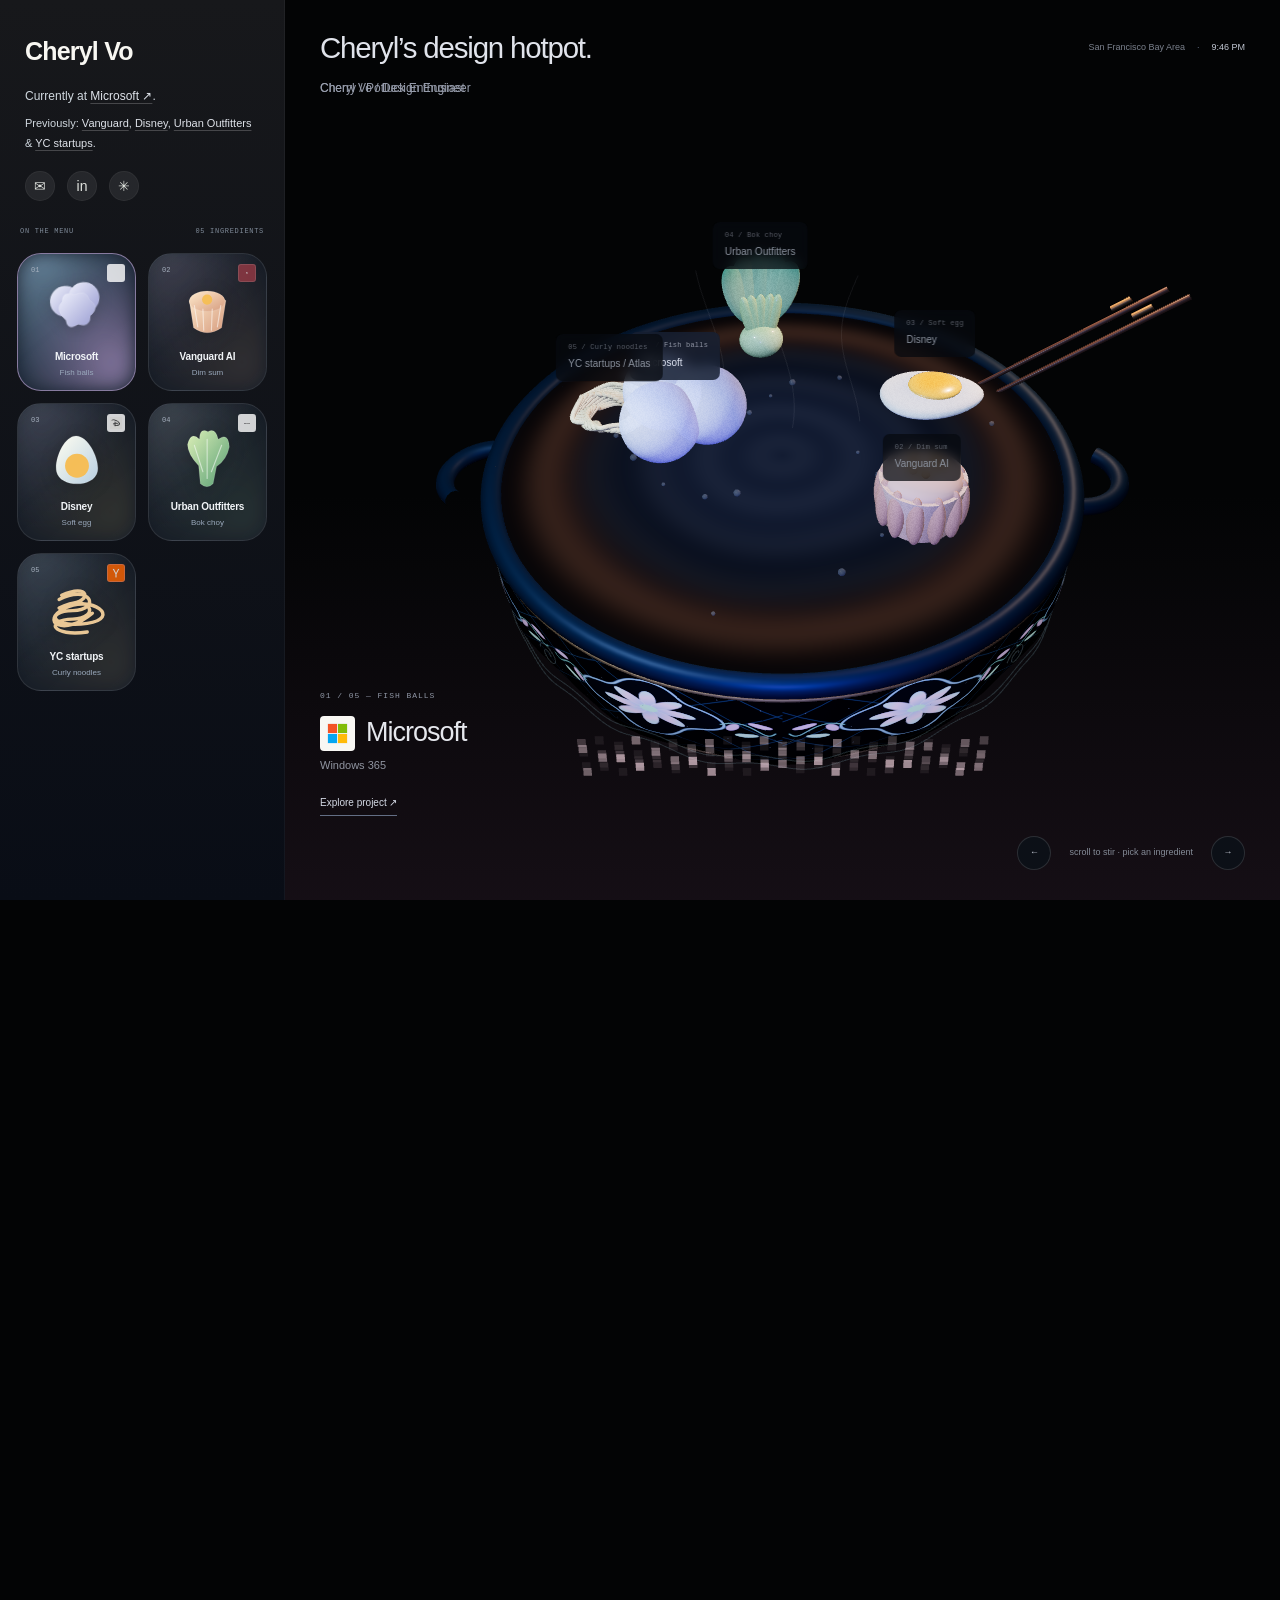
==== commit de3f374d: "Expand pixel flames and darken hotpot rim and handles" ====
--- a/index.html
+++ b/index.html
@@ -1 +1 @@
-<!doctype html><html lang="en"><head><meta charset="utf-8"><meta name="viewport" content="width=device-width,initial-scale=1"><title>Cheryl Vo · Design & little curiosities</title><meta name="description" content="Cheryl Vo / Yến Trân — product design, photographs, and little curiosities."><link rel="icon" href="bird.png"><link rel="stylesheet" href="dashboard.css?v=sf-5"><link rel="stylesheet" href="sky-gallery.css?v=sf-5"><link rel="stylesheet" href="night-garden.css?v=sf-5"><link rel="stylesheet" href="journey.css?v=sf-5"><link rel="stylesheet" href="prismatic.css?v=3"><link rel="stylesheet" href="sidebar-spectrum.css?v=1"><link rel="stylesheet" href="nav-displays.css?v=3"><link rel="stylesheet" href="folders.css?v=2"><link rel="stylesheet" href="identity.css?v=1"><link rel="stylesheet" href="folder-states.css?v=1"><link rel="stylesheet" href="tactile-cards.css?v=4"><link rel="stylesheet" href="hotpot.css?v=preview-7"><link rel="stylesheet" href="ingredient-menu.css?v=5"></head><body><a class="skip" href="#main">Skip to projects</a><aside class="sidebar"><div class="profile"><a class="profile-name" href="#top">Cheryl Vo </a><p class="profile-history">Currently at <a href="https://www.microsoft.com/en-us/windows-365" target="_blank" rel="noopener">Microsoft ↗</a>.<br><span>Previously: <a href="projects/vanguardai.html">Vanguard</a>, <a href="projects/disney.html">Disney</a>, <a href="projects/urban-outfiters.html">Urban Outfitters</a> &amp; <a href="projects/atlas.html">YC startups</a>.</span></p><div class="socials"><a href="mailto:cherylvostudio@gmail.com" aria-label="Email Cheryl">✉</a><a href="https://www.linkedin.com/in/tran-cheryl-vo/" target="_blank" rel="noopener" aria-label="Cheryl on LinkedIn">in</a><a href="projects/play.html" aria-label="Artwork">✳</a></div></div><nav aria-label="Project navigation"><div class="menu-heading"><span>ON THE MENU</span><span>05 INGREDIENTS</span></div><div class="ingredient-menu"><a class="project-nav folder-nav" href="#project-microsoft"><span class="menu-number">01</span><svg class="menu-food food-0" viewBox="0 0 88 88" aria-hidden="true" style="fill:url(#food-gradient-0)"><defs><linearGradient id="food-gradient-0" x1="0" y1="0" x2="1" y2="1"><stop stop-color="#eef0fb"/><stop offset="1" stop-color="#9b9ed3"/></linearGradient></defs><circle cx="31" cy="36" r="18"/><circle cx="53" cy="33" r="18"/><path d="M30 58Q17 45 27 36Q28 23 42 29Q56 23 59 36Q72 45 59 55Q58 69 44 64Q31 71 30 58Z"/></svg><span class="project-icon" style="--accent:#6d8b9e"><img class="brand-logo brand-microsoft" src="brands/microsoft.svg" alt="" aria-hidden="true"></span><span><strong>Microsoft</strong><small>Fish balls</small></span><span class="nav-arrow">↗</span></a><a class="project-nav folder-nav" href="#project-vanguardai"><span class="menu-number">02</span><svg class="menu-food food-1" viewBox="0 0 88 88" aria-hidden="true" style="fill:url(#food-gradient-1)"><defs><linearGradient id="food-gradient-1" x1="0" y1="0" x2="1" y2="1"><stop stop-color="#ffebcd"/><stop offset="1" stop-color="#d59b7e"/></linearGradient></defs><path d="M22 31L27 63Q43 75 60 63L65 31Q48 19 22 31Z"/><ellipse cx="43" cy="32" rx="21" ry="12"/><path class="food-detail" d="M28 37L32 62M38 41L39 66M49 41L48 66M59 37L55 62"/><circle class="food-yolk" cx="43" cy="30" r="6"/></svg><span class="project-icon" style="--accent:#963a45"><img class="brand-logo brand-vanguardai" src="brands/vanguard.svg" alt="" aria-hidden="true"></span><span><strong>Vanguard AI</strong><small>Dim sum</small></span><span class="nav-arrow">↗</span></a><a class="project-nav folder-nav" href="#project-disney"><span class="menu-number">03</span><svg class="menu-food food-2" viewBox="0 0 88 88" aria-hidden="true" style="fill:url(#food-gradient-2)"><defs><linearGradient id="food-gradient-2" x1="0" y1="0" x2="1" y2="1"><stop stop-color="#fffef1"/><stop offset="1" stop-color="#b8cfe1"/></linearGradient></defs><path d="M43 14C28 14 17 43 20 56C24 75 64 75 68 56C71 43 58 14 43 14Z"/><circle class="food-yolk" cx="44" cy="49" r="14"/></svg><span class="project-icon" style="--accent:#847a9e"><img class="brand-logo brand-disney" src="brands/disney.png" alt="" aria-hidden="true"></span><span><strong>Disney</strong><small>Soft egg</small></span><span class="nav-arrow">↗</span></a><a class="project-nav folder-nav" href="#project-urban-outfiters"><span class="menu-number">04</span><svg class="menu-food food-3" viewBox="0 0 88 88" aria-hidden="true" style="fill:url(#food-gradient-3)"><defs><linearGradient id="food-gradient-3" x1="0" y1="0" x2="1" y2="1"><stop stop-color="#dbefb6"/><stop offset="1" stop-color="#559d73"/></linearGradient></defs><path d="M33 49Q20 35 20 24Q24 8 34 18Q34 4 44 9Q53 4 56 18Q68 9 69 27Q66 42 54 50L50 70Q43 77 35 70Z"/><path class="food-detail" d="M43 64L43 18M38 56L28 25M48 56L60 25"/></svg><span class="project-icon" style="--accent:#7b8271"><img class="brand-logo brand-urban-outfiters" src="brands/urban.svg" alt="" aria-hidden="true"></span><span><strong>Urban Outfitters</strong><small>Bok choy</small></span><span class="nav-arrow">↗</span></a><a class="project-nav folder-nav" href="#project-atlas"><span class="menu-number">05</span><svg class="menu-food food-4" viewBox="0 0 88 88" aria-hidden="true"><path class="noodle-stroke" d="M23 30C60 11 73 42 39 43S15 64 56 58S61 24 30 40S29 74 62 46M23 40C60 21 73 52 39 53S15 74 56 68M26 25C58 10 63 32 35 35"/></svg><span class="project-icon" style="--accent:#a57751"><img class="brand-logo brand-atlas" src="brands/yc.ico" alt="" aria-hidden="true"></span><span><strong>YC startups</strong><small>Curly noodles</small></span><span class="nav-arrow">↗</span></a></div></nav></aside><div class="dashboard-sky" aria-hidden="true"><div class="sky-blur"></div><div class="dot-field"></div><div class="light-sweep"></div><div class="ambient-particles"></div></div><main id="main"><header class="dashboard-intro" id="top"><div><span class="intro-number">01</span><span class="intro-greeting">xin chào.</span><h1>Design, with a little<br><em>room to wander.</em></h1></div><p>i’m cheryl / yến trân.<br>A designer, wanderer, and the person<br>who stops to photograph the sky.</p><svg class="intro-bird" viewBox="0 0 100 80" aria-hidden="true"><path d="M49 43Q25 5 4 16Q28 20 48 48L32 70 51 56 63 70 57 48Q80 22 96 27Q76 4 49 43Z"/></svg></header></main><dialog class="photo-dialog"><button class="dialog-close">Close ×</button><img alt=""><p></p></dialog><script src="dashboard.js?v=footer-5"></script><script type="module" src="hotpot.js?v=pearl-23"></script><script src="sidebar-spectrum.js?v=right-2"></script><script src="pixel-atmosphere.js"></script><script src="folders.js?v=3"></script><script src="tactile-cards.js"></script></body></html>+<!doctype html><html lang="en"><head><meta charset="utf-8"><meta name="viewport" content="width=device-width,initial-scale=1"><title>Cheryl Vo · Design & little curiosities</title><meta name="description" content="Cheryl Vo / Yến Trân — product design, photographs, and little curiosities."><link rel="icon" href="bird.png"><link rel="stylesheet" href="dashboard.css?v=sf-5"><link rel="stylesheet" href="sky-gallery.css?v=sf-5"><link rel="stylesheet" href="night-garden.css?v=sf-5"><link rel="stylesheet" href="journey.css?v=sf-5"><link rel="stylesheet" href="prismatic.css?v=3"><link rel="stylesheet" href="sidebar-spectrum.css?v=1"><link rel="stylesheet" href="nav-displays.css?v=3"><link rel="stylesheet" href="folders.css?v=2"><link rel="stylesheet" href="identity.css?v=1"><link rel="stylesheet" href="folder-states.css?v=1"><link rel="stylesheet" href="tactile-cards.css?v=4"><link rel="stylesheet" href="hotpot.css?v=preview-7"><link rel="stylesheet" href="ingredient-menu.css?v=5"></head><body><a class="skip" href="#main">Skip to projects</a><aside class="sidebar"><div class="profile"><a class="profile-name" href="#top">Cheryl Vo </a><p class="profile-history">Currently at <a href="https://www.microsoft.com/en-us/windows-365" target="_blank" rel="noopener">Microsoft ↗</a>.<br><span>Previously: <a href="projects/vanguardai.html">Vanguard</a>, <a href="projects/disney.html">Disney</a>, <a href="projects/urban-outfiters.html">Urban Outfitters</a> &amp; <a href="projects/atlas.html">YC startups</a>.</span></p><div class="socials"><a href="mailto:cherylvostudio@gmail.com" aria-label="Email Cheryl">✉</a><a href="https://www.linkedin.com/in/tran-cheryl-vo/" target="_blank" rel="noopener" aria-label="Cheryl on LinkedIn">in</a><a href="projects/play.html" aria-label="Artwork">✳</a></div></div><nav aria-label="Project navigation"><div class="menu-heading"><span>ON THE MENU</span><span>05 INGREDIENTS</span></div><div class="ingredient-menu"><a class="project-nav folder-nav" href="#project-microsoft"><span class="menu-number">01</span><svg class="menu-food food-0" viewBox="0 0 88 88" aria-hidden="true" style="fill:url(#food-gradient-0)"><defs><linearGradient id="food-gradient-0" x1="0" y1="0" x2="1" y2="1"><stop stop-color="#eef0fb"/><stop offset="1" stop-color="#9b9ed3"/></linearGradient></defs><circle cx="31" cy="36" r="18"/><circle cx="53" cy="33" r="18"/><path d="M30 58Q17 45 27 36Q28 23 42 29Q56 23 59 36Q72 45 59 55Q58 69 44 64Q31 71 30 58Z"/></svg><span class="project-icon" style="--accent:#6d8b9e"><img class="brand-logo brand-microsoft" src="brands/microsoft.svg" alt="" aria-hidden="true"></span><span><strong>Microsoft</strong><small>Fish balls</small></span><span class="nav-arrow">↗</span></a><a class="project-nav folder-nav" href="#project-vanguardai"><span class="menu-number">02</span><svg class="menu-food food-1" viewBox="0 0 88 88" aria-hidden="true" style="fill:url(#food-gradient-1)"><defs><linearGradient id="food-gradient-1" x1="0" y1="0" x2="1" y2="1"><stop stop-color="#ffebcd"/><stop offset="1" stop-color="#d59b7e"/></linearGradient></defs><path d="M22 31L27 63Q43 75 60 63L65 31Q48 19 22 31Z"/><ellipse cx="43" cy="32" rx="21" ry="12"/><path class="food-detail" d="M28 37L32 62M38 41L39 66M49 41L48 66M59 37L55 62"/><circle class="food-yolk" cx="43" cy="30" r="6"/></svg><span class="project-icon" style="--accent:#963a45"><img class="brand-logo brand-vanguardai" src="brands/vanguard.svg" alt="" aria-hidden="true"></span><span><strong>Vanguard AI</strong><small>Dim sum</small></span><span class="nav-arrow">↗</span></a><a class="project-nav folder-nav" href="#project-disney"><span class="menu-number">03</span><svg class="menu-food food-2" viewBox="0 0 88 88" aria-hidden="true" style="fill:url(#food-gradient-2)"><defs><linearGradient id="food-gradient-2" x1="0" y1="0" x2="1" y2="1"><stop stop-color="#fffef1"/><stop offset="1" stop-color="#b8cfe1"/></linearGradient></defs><path d="M43 14C28 14 17 43 20 56C24 75 64 75 68 56C71 43 58 14 43 14Z"/><circle class="food-yolk" cx="44" cy="49" r="14"/></svg><span class="project-icon" style="--accent:#847a9e"><img class="brand-logo brand-disney" src="brands/disney.png" alt="" aria-hidden="true"></span><span><strong>Disney</strong><small>Soft egg</small></span><span class="nav-arrow">↗</span></a><a class="project-nav folder-nav" href="#project-urban-outfiters"><span class="menu-number">04</span><svg class="menu-food food-3" viewBox="0 0 88 88" aria-hidden="true" style="fill:url(#food-gradient-3)"><defs><linearGradient id="food-gradient-3" x1="0" y1="0" x2="1" y2="1"><stop stop-color="#dbefb6"/><stop offset="1" stop-color="#559d73"/></linearGradient></defs><path d="M33 49Q20 35 20 24Q24 8 34 18Q34 4 44 9Q53 4 56 18Q68 9 69 27Q66 42 54 50L50 70Q43 77 35 70Z"/><path class="food-detail" d="M43 64L43 18M38 56L28 25M48 56L60 25"/></svg><span class="project-icon" style="--accent:#7b8271"><img class="brand-logo brand-urban-outfiters" src="brands/urban.svg" alt="" aria-hidden="true"></span><span><strong>Urban Outfitters</strong><small>Bok choy</small></span><span class="nav-arrow">↗</span></a><a class="project-nav folder-nav" href="#project-atlas"><span class="menu-number">05</span><svg class="menu-food food-4" viewBox="0 0 88 88" aria-hidden="true"><path class="noodle-stroke" d="M23 30C60 11 73 42 39 43S15 64 56 58S61 24 30 40S29 74 62 46M23 40C60 21 73 52 39 53S15 74 56 68M26 25C58 10 63 32 35 35"/></svg><span class="project-icon" style="--accent:#a57751"><img class="brand-logo brand-atlas" src="brands/yc.ico" alt="" aria-hidden="true"></span><span><strong>YC startups</strong><small>Curly noodles</small></span><span class="nav-arrow">↗</span></a></div></nav></aside><div class="dashboard-sky" aria-hidden="true"><div class="sky-blur"></div><div class="dot-field"></div><div class="light-sweep"></div><div class="ambient-particles"></div></div><main id="main"><header class="dashboard-intro" id="top"><div><span class="intro-number">01</span><span class="intro-greeting">xin chào.</span><h1>Design, with a little<br><em>room to wander.</em></h1></div><p>i’m cheryl / yến trân.<br>A designer, wanderer, and the person<br>who stops to photograph the sky.</p><svg class="intro-bird" viewBox="0 0 100 80" aria-hidden="true"><path d="M49 43Q25 5 4 16Q28 20 48 48L32 70 51 56 63 70 57 48Q80 22 96 27Q76 4 49 43Z"/></svg></header></main><dialog class="photo-dialog"><button class="dialog-close">Close ×</button><img alt=""><p></p></dialog><script src="dashboard.js?v=footer-5"></script><script type="module" src="hotpot.js?v=flames-24"></script><script src="sidebar-spectrum.js?v=right-2"></script><script src="pixel-atmosphere.js"></script><script src="folders.js?v=3"></script><script src="tactile-cards.js"></script></body></html>
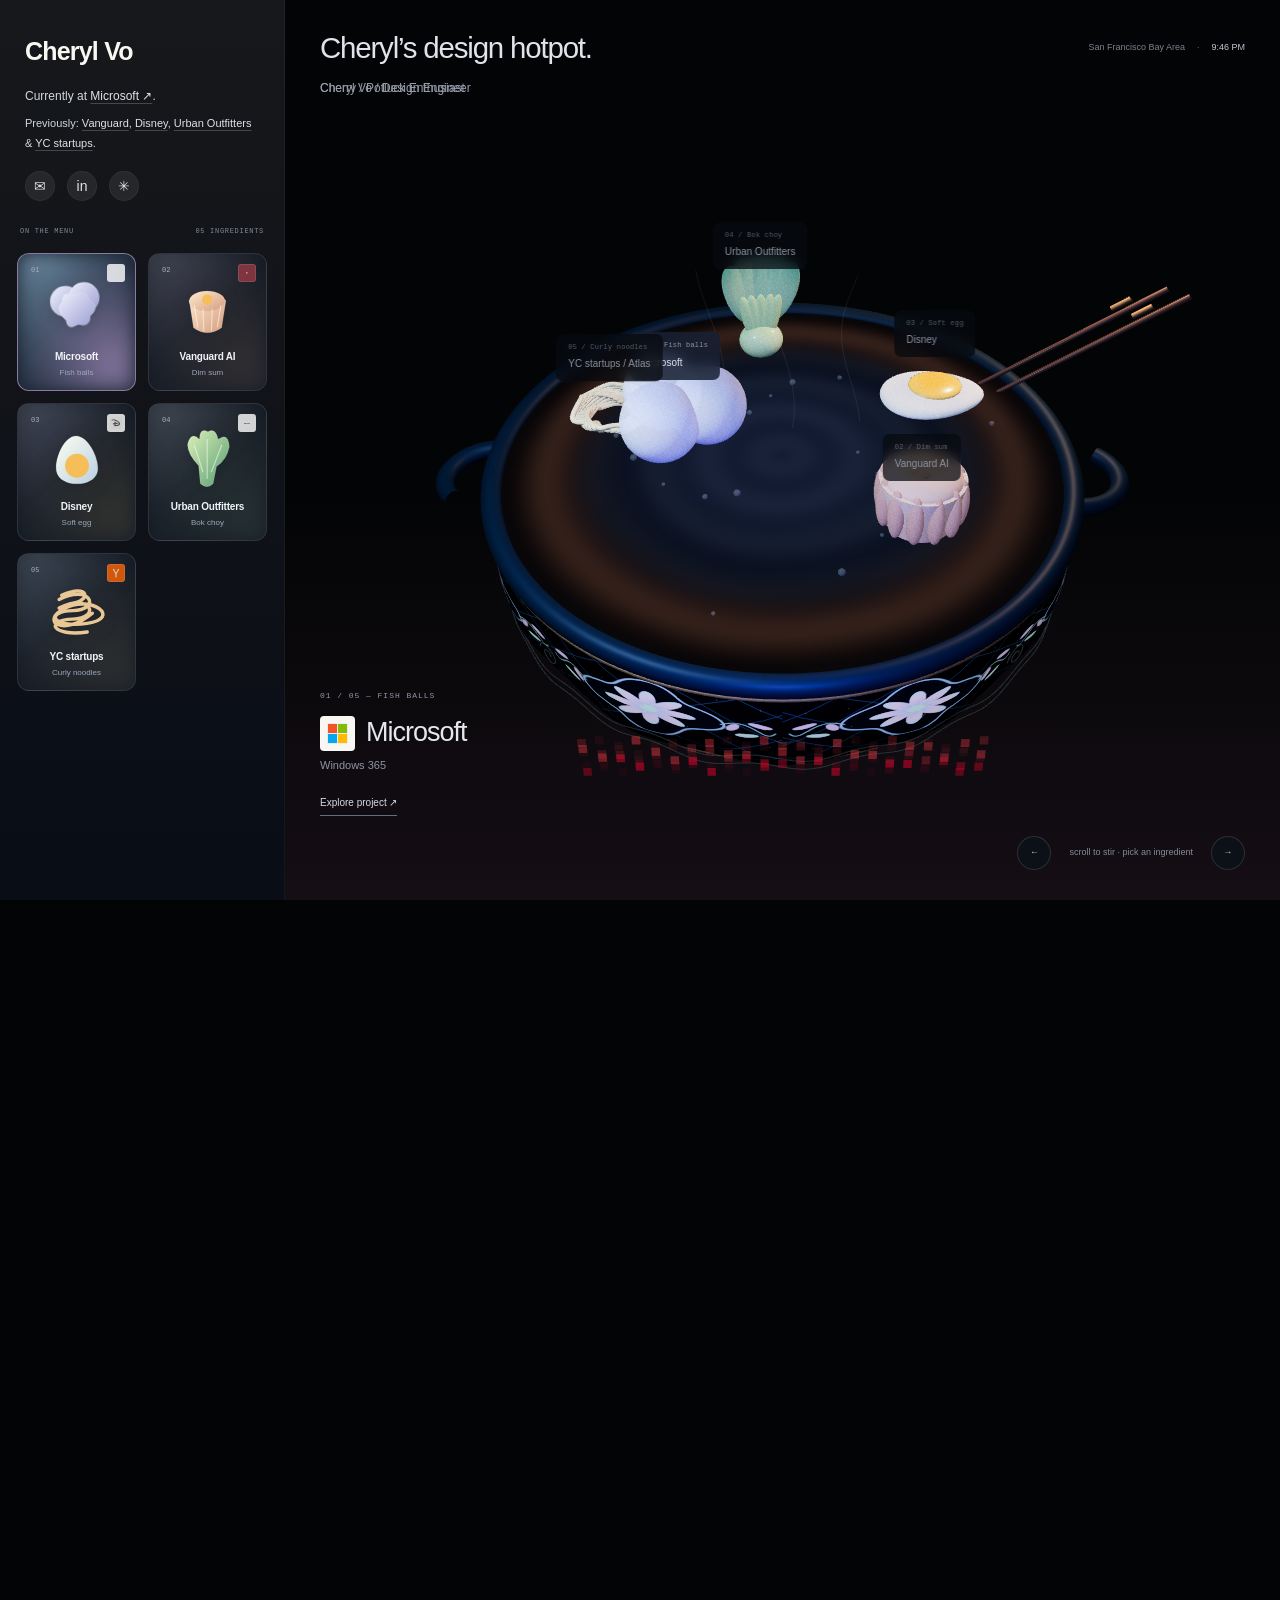
==== commit 896cbe7b: "Use dark red fire and sharpen ingredient tiles and case-study readability" ====
--- a/index.html
+++ b/index.html
@@ -1 +1 @@
-<!doctype html><html lang="en"><head><meta charset="utf-8"><meta name="viewport" content="width=device-width,initial-scale=1"><title>Cheryl Vo · Design & little curiosities</title><meta name="description" content="Cheryl Vo / Yến Trân — product design, photographs, and little curiosities."><link rel="icon" href="bird.png"><link rel="stylesheet" href="dashboard.css?v=sf-5"><link rel="stylesheet" href="sky-gallery.css?v=sf-5"><link rel="stylesheet" href="night-garden.css?v=sf-5"><link rel="stylesheet" href="journey.css?v=sf-5"><link rel="stylesheet" href="prismatic.css?v=3"><link rel="stylesheet" href="sidebar-spectrum.css?v=1"><link rel="stylesheet" href="nav-displays.css?v=3"><link rel="stylesheet" href="folders.css?v=2"><link rel="stylesheet" href="identity.css?v=1"><link rel="stylesheet" href="folder-states.css?v=1"><link rel="stylesheet" href="tactile-cards.css?v=4"><link rel="stylesheet" href="hotpot.css?v=preview-7"><link rel="stylesheet" href="ingredient-menu.css?v=5"></head><body><a class="skip" href="#main">Skip to projects</a><aside class="sidebar"><div class="profile"><a class="profile-name" href="#top">Cheryl Vo </a><p class="profile-history">Currently at <a href="https://www.microsoft.com/en-us/windows-365" target="_blank" rel="noopener">Microsoft ↗</a>.<br><span>Previously: <a href="projects/vanguardai.html">Vanguard</a>, <a href="projects/disney.html">Disney</a>, <a href="projects/urban-outfiters.html">Urban Outfitters</a> &amp; <a href="projects/atlas.html">YC startups</a>.</span></p><div class="socials"><a href="mailto:cherylvostudio@gmail.com" aria-label="Email Cheryl">✉</a><a href="https://www.linkedin.com/in/tran-cheryl-vo/" target="_blank" rel="noopener" aria-label="Cheryl on LinkedIn">in</a><a href="projects/play.html" aria-label="Artwork">✳</a></div></div><nav aria-label="Project navigation"><div class="menu-heading"><span>ON THE MENU</span><span>05 INGREDIENTS</span></div><div class="ingredient-menu"><a class="project-nav folder-nav" href="#project-microsoft"><span class="menu-number">01</span><svg class="menu-food food-0" viewBox="0 0 88 88" aria-hidden="true" style="fill:url(#food-gradient-0)"><defs><linearGradient id="food-gradient-0" x1="0" y1="0" x2="1" y2="1"><stop stop-color="#eef0fb"/><stop offset="1" stop-color="#9b9ed3"/></linearGradient></defs><circle cx="31" cy="36" r="18"/><circle cx="53" cy="33" r="18"/><path d="M30 58Q17 45 27 36Q28 23 42 29Q56 23 59 36Q72 45 59 55Q58 69 44 64Q31 71 30 58Z"/></svg><span class="project-icon" style="--accent:#6d8b9e"><img class="brand-logo brand-microsoft" src="brands/microsoft.svg" alt="" aria-hidden="true"></span><span><strong>Microsoft</strong><small>Fish balls</small></span><span class="nav-arrow">↗</span></a><a class="project-nav folder-nav" href="#project-vanguardai"><span class="menu-number">02</span><svg class="menu-food food-1" viewBox="0 0 88 88" aria-hidden="true" style="fill:url(#food-gradient-1)"><defs><linearGradient id="food-gradient-1" x1="0" y1="0" x2="1" y2="1"><stop stop-color="#ffebcd"/><stop offset="1" stop-color="#d59b7e"/></linearGradient></defs><path d="M22 31L27 63Q43 75 60 63L65 31Q48 19 22 31Z"/><ellipse cx="43" cy="32" rx="21" ry="12"/><path class="food-detail" d="M28 37L32 62M38 41L39 66M49 41L48 66M59 37L55 62"/><circle class="food-yolk" cx="43" cy="30" r="6"/></svg><span class="project-icon" style="--accent:#963a45"><img class="brand-logo brand-vanguardai" src="brands/vanguard.svg" alt="" aria-hidden="true"></span><span><strong>Vanguard AI</strong><small>Dim sum</small></span><span class="nav-arrow">↗</span></a><a class="project-nav folder-nav" href="#project-disney"><span class="menu-number">03</span><svg class="menu-food food-2" viewBox="0 0 88 88" aria-hidden="true" style="fill:url(#food-gradient-2)"><defs><linearGradient id="food-gradient-2" x1="0" y1="0" x2="1" y2="1"><stop stop-color="#fffef1"/><stop offset="1" stop-color="#b8cfe1"/></linearGradient></defs><path d="M43 14C28 14 17 43 20 56C24 75 64 75 68 56C71 43 58 14 43 14Z"/><circle class="food-yolk" cx="44" cy="49" r="14"/></svg><span class="project-icon" style="--accent:#847a9e"><img class="brand-logo brand-disney" src="brands/disney.png" alt="" aria-hidden="true"></span><span><strong>Disney</strong><small>Soft egg</small></span><span class="nav-arrow">↗</span></a><a class="project-nav folder-nav" href="#project-urban-outfiters"><span class="menu-number">04</span><svg class="menu-food food-3" viewBox="0 0 88 88" aria-hidden="true" style="fill:url(#food-gradient-3)"><defs><linearGradient id="food-gradient-3" x1="0" y1="0" x2="1" y2="1"><stop stop-color="#dbefb6"/><stop offset="1" stop-color="#559d73"/></linearGradient></defs><path d="M33 49Q20 35 20 24Q24 8 34 18Q34 4 44 9Q53 4 56 18Q68 9 69 27Q66 42 54 50L50 70Q43 77 35 70Z"/><path class="food-detail" d="M43 64L43 18M38 56L28 25M48 56L60 25"/></svg><span class="project-icon" style="--accent:#7b8271"><img class="brand-logo brand-urban-outfiters" src="brands/urban.svg" alt="" aria-hidden="true"></span><span><strong>Urban Outfitters</strong><small>Bok choy</small></span><span class="nav-arrow">↗</span></a><a class="project-nav folder-nav" href="#project-atlas"><span class="menu-number">05</span><svg class="menu-food food-4" viewBox="0 0 88 88" aria-hidden="true"><path class="noodle-stroke" d="M23 30C60 11 73 42 39 43S15 64 56 58S61 24 30 40S29 74 62 46M23 40C60 21 73 52 39 53S15 74 56 68M26 25C58 10 63 32 35 35"/></svg><span class="project-icon" style="--accent:#a57751"><img class="brand-logo brand-atlas" src="brands/yc.ico" alt="" aria-hidden="true"></span><span><strong>YC startups</strong><small>Curly noodles</small></span><span class="nav-arrow">↗</span></a></div></nav></aside><div class="dashboard-sky" aria-hidden="true"><div class="sky-blur"></div><div class="dot-field"></div><div class="light-sweep"></div><div class="ambient-particles"></div></div><main id="main"><header class="dashboard-intro" id="top"><div><span class="intro-number">01</span><span class="intro-greeting">xin chào.</span><h1>Design, with a little<br><em>room to wander.</em></h1></div><p>i’m cheryl / yến trân.<br>A designer, wanderer, and the person<br>who stops to photograph the sky.</p><svg class="intro-bird" viewBox="0 0 100 80" aria-hidden="true"><path d="M49 43Q25 5 4 16Q28 20 48 48L32 70 51 56 63 70 57 48Q80 22 96 27Q76 4 49 43Z"/></svg></header></main><dialog class="photo-dialog"><button class="dialog-close">Close ×</button><img alt=""><p></p></dialog><script src="dashboard.js?v=footer-5"></script><script type="module" src="hotpot.js?v=flames-24"></script><script src="sidebar-spectrum.js?v=right-2"></script><script src="pixel-atmosphere.js"></script><script src="folders.js?v=3"></script><script src="tactile-cards.js"></script></body></html>+<!doctype html><html lang="en"><head><meta charset="utf-8"><meta name="viewport" content="width=device-width,initial-scale=1"><title>Cheryl Vo · Design & little curiosities</title><meta name="description" content="Cheryl Vo / Yến Trân — product design, photographs, and little curiosities."><link rel="icon" href="bird.png"><link rel="stylesheet" href="dashboard.css?v=sf-5"><link rel="stylesheet" href="sky-gallery.css?v=sf-5"><link rel="stylesheet" href="night-garden.css?v=sf-5"><link rel="stylesheet" href="journey.css?v=sf-5"><link rel="stylesheet" href="prismatic.css?v=3"><link rel="stylesheet" href="sidebar-spectrum.css?v=1"><link rel="stylesheet" href="nav-displays.css?v=3"><link rel="stylesheet" href="folders.css?v=2"><link rel="stylesheet" href="identity.css?v=1"><link rel="stylesheet" href="folder-states.css?v=1"><link rel="stylesheet" href="tactile-cards.css?v=4"><link rel="stylesheet" href="hotpot.css?v=preview-7"><link rel="stylesheet" href="ingredient-menu.css?v=radius-6"></head><body><a class="skip" href="#main">Skip to projects</a><aside class="sidebar"><div class="profile"><a class="profile-name" href="#top">Cheryl Vo </a><p class="profile-history">Currently at <a href="https://www.microsoft.com/en-us/windows-365" target="_blank" rel="noopener">Microsoft ↗</a>.<br><span>Previously: <a href="projects/vanguardai.html">Vanguard</a>, <a href="projects/disney.html">Disney</a>, <a href="projects/urban-outfiters.html">Urban Outfitters</a> &amp; <a href="projects/atlas.html">YC startups</a>.</span></p><div class="socials"><a href="mailto:cherylvostudio@gmail.com" aria-label="Email Cheryl">✉</a><a href="https://www.linkedin.com/in/tran-cheryl-vo/" target="_blank" rel="noopener" aria-label="Cheryl on LinkedIn">in</a><a href="projects/play.html" aria-label="Artwork">✳</a></div></div><nav aria-label="Project navigation"><div class="menu-heading"><span>ON THE MENU</span><span>05 INGREDIENTS</span></div><div class="ingredient-menu"><a class="project-nav folder-nav" href="#project-microsoft"><span class="menu-number">01</span><svg class="menu-food food-0" viewBox="0 0 88 88" aria-hidden="true" style="fill:url(#food-gradient-0)"><defs><linearGradient id="food-gradient-0" x1="0" y1="0" x2="1" y2="1"><stop stop-color="#eef0fb"/><stop offset="1" stop-color="#9b9ed3"/></linearGradient></defs><circle cx="31" cy="36" r="18"/><circle cx="53" cy="33" r="18"/><path d="M30 58Q17 45 27 36Q28 23 42 29Q56 23 59 36Q72 45 59 55Q58 69 44 64Q31 71 30 58Z"/></svg><span class="project-icon" style="--accent:#6d8b9e"><img class="brand-logo brand-microsoft" src="brands/microsoft.svg" alt="" aria-hidden="true"></span><span><strong>Microsoft</strong><small>Fish balls</small></span><span class="nav-arrow">↗</span></a><a class="project-nav folder-nav" href="#project-vanguardai"><span class="menu-number">02</span><svg class="menu-food food-1" viewBox="0 0 88 88" aria-hidden="true" style="fill:url(#food-gradient-1)"><defs><linearGradient id="food-gradient-1" x1="0" y1="0" x2="1" y2="1"><stop stop-color="#ffebcd"/><stop offset="1" stop-color="#d59b7e"/></linearGradient></defs><path d="M22 31L27 63Q43 75 60 63L65 31Q48 19 22 31Z"/><ellipse cx="43" cy="32" rx="21" ry="12"/><path class="food-detail" d="M28 37L32 62M38 41L39 66M49 41L48 66M59 37L55 62"/><circle class="food-yolk" cx="43" cy="30" r="6"/></svg><span class="project-icon" style="--accent:#963a45"><img class="brand-logo brand-vanguardai" src="brands/vanguard.svg" alt="" aria-hidden="true"></span><span><strong>Vanguard AI</strong><small>Dim sum</small></span><span class="nav-arrow">↗</span></a><a class="project-nav folder-nav" href="#project-disney"><span class="menu-number">03</span><svg class="menu-food food-2" viewBox="0 0 88 88" aria-hidden="true" style="fill:url(#food-gradient-2)"><defs><linearGradient id="food-gradient-2" x1="0" y1="0" x2="1" y2="1"><stop stop-color="#fffef1"/><stop offset="1" stop-color="#b8cfe1"/></linearGradient></defs><path d="M43 14C28 14 17 43 20 56C24 75 64 75 68 56C71 43 58 14 43 14Z"/><circle class="food-yolk" cx="44" cy="49" r="14"/></svg><span class="project-icon" style="--accent:#847a9e"><img class="brand-logo brand-disney" src="brands/disney.png" alt="" aria-hidden="true"></span><span><strong>Disney</strong><small>Soft egg</small></span><span class="nav-arrow">↗</span></a><a class="project-nav folder-nav" href="#project-urban-outfiters"><span class="menu-number">04</span><svg class="menu-food food-3" viewBox="0 0 88 88" aria-hidden="true" style="fill:url(#food-gradient-3)"><defs><linearGradient id="food-gradient-3" x1="0" y1="0" x2="1" y2="1"><stop stop-color="#dbefb6"/><stop offset="1" stop-color="#559d73"/></linearGradient></defs><path d="M33 49Q20 35 20 24Q24 8 34 18Q34 4 44 9Q53 4 56 18Q68 9 69 27Q66 42 54 50L50 70Q43 77 35 70Z"/><path class="food-detail" d="M43 64L43 18M38 56L28 25M48 56L60 25"/></svg><span class="project-icon" style="--accent:#7b8271"><img class="brand-logo brand-urban-outfiters" src="brands/urban.svg" alt="" aria-hidden="true"></span><span><strong>Urban Outfitters</strong><small>Bok choy</small></span><span class="nav-arrow">↗</span></a><a class="project-nav folder-nav" href="#project-atlas"><span class="menu-number">05</span><svg class="menu-food food-4" viewBox="0 0 88 88" aria-hidden="true"><path class="noodle-stroke" d="M23 30C60 11 73 42 39 43S15 64 56 58S61 24 30 40S29 74 62 46M23 40C60 21 73 52 39 53S15 74 56 68M26 25C58 10 63 32 35 35"/></svg><span class="project-icon" style="--accent:#a57751"><img class="brand-logo brand-atlas" src="brands/yc.ico" alt="" aria-hidden="true"></span><span><strong>YC startups</strong><small>Curly noodles</small></span><span class="nav-arrow">↗</span></a></div></nav></aside><div class="dashboard-sky" aria-hidden="true"><div class="sky-blur"></div><div class="dot-field"></div><div class="light-sweep"></div><div class="ambient-particles"></div></div><main id="main"><header class="dashboard-intro" id="top"><div><span class="intro-number">01</span><span class="intro-greeting">xin chào.</span><h1>Design, with a little<br><em>room to wander.</em></h1></div><p>i’m cheryl / yến trân.<br>A designer, wanderer, and the person<br>who stops to photograph the sky.</p><svg class="intro-bird" viewBox="0 0 100 80" aria-hidden="true"><path d="M49 43Q25 5 4 16Q28 20 48 48L32 70 51 56 63 70 57 48Q80 22 96 27Q76 4 49 43Z"/></svg></header></main><dialog class="photo-dialog"><button class="dialog-close">Close ×</button><img alt=""><p></p></dialog><script src="dashboard.js?v=footer-5"></script><script type="module" src="hotpot.js?v=redfire-25"></script><script src="sidebar-spectrum.js?v=right-2"></script><script src="pixel-atmosphere.js"></script><script src="folders.js?v=3"></script><script src="tactile-cards.js"></script></body></html>
--- a/ingredient-menu.css
+++ b/ingredient-menu.css
@@ -7,3 +7,5 @@
 .sidebar .profile{text-align:left;padding-left:8px;padding-right:8px}.sidebar .profile .socials{justify-content:flex-start}.sidebar .profile-name{justify-content:flex-start}
 
 .sidebar .profile{text-align:left!important}.sidebar .profile .socials{justify-content:flex-start!important}
+
+.sidebar .folder-nav{border-radius:12px!important}.sidebar .folder-nav:before,.sidebar .folder-nav:after{border-radius:11px!important}@media(max-width:700px){.sidebar .folder-nav{border-radius:10px!important}}
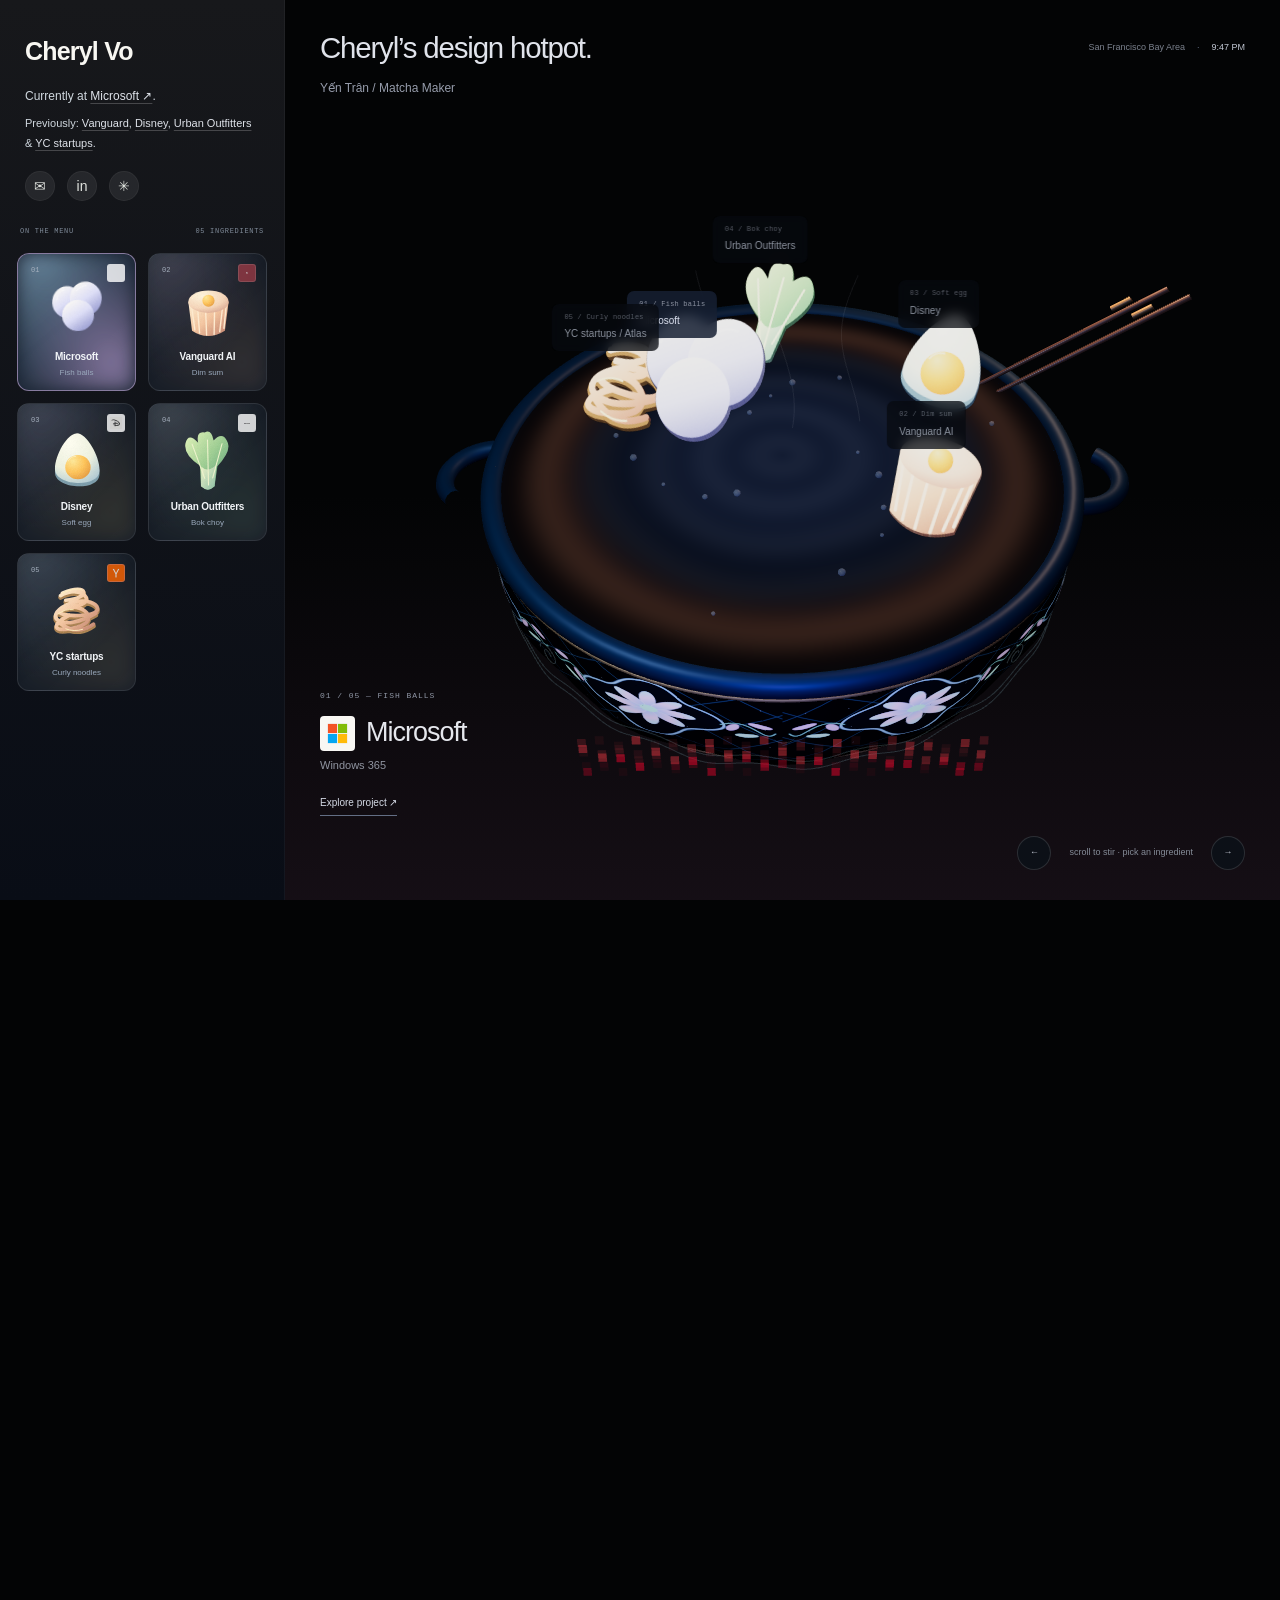
==== commit 7693f7b0: "Unify pot and sidebar food with dimensional grainy vector illustrations" ====
--- a/index.html
+++ b/index.html
@@ -1 +1 @@
-<!doctype html><html lang="en"><head><meta charset="utf-8"><meta name="viewport" content="width=device-width,initial-scale=1"><title>Cheryl Vo · Design & little curiosities</title><meta name="description" content="Cheryl Vo / Yến Trân — product design, photographs, and little curiosities."><link rel="icon" href="bird.png"><link rel="stylesheet" href="dashboard.css?v=sf-5"><link rel="stylesheet" href="sky-gallery.css?v=sf-5"><link rel="stylesheet" href="night-garden.css?v=sf-5"><link rel="stylesheet" href="journey.css?v=sf-5"><link rel="stylesheet" href="prismatic.css?v=3"><link rel="stylesheet" href="sidebar-spectrum.css?v=1"><link rel="stylesheet" href="nav-displays.css?v=3"><link rel="stylesheet" href="folders.css?v=2"><link rel="stylesheet" href="identity.css?v=1"><link rel="stylesheet" href="folder-states.css?v=1"><link rel="stylesheet" href="tactile-cards.css?v=4"><link rel="stylesheet" href="hotpot.css?v=preview-7"><link rel="stylesheet" href="ingredient-menu.css?v=radius-6"></head><body><a class="skip" href="#main">Skip to projects</a><aside class="sidebar"><div class="profile"><a class="profile-name" href="#top">Cheryl Vo </a><p class="profile-history">Currently at <a href="https://www.microsoft.com/en-us/windows-365" target="_blank" rel="noopener">Microsoft ↗</a>.<br><span>Previously: <a href="projects/vanguardai.html">Vanguard</a>, <a href="projects/disney.html">Disney</a>, <a href="projects/urban-outfiters.html">Urban Outfitters</a> &amp; <a href="projects/atlas.html">YC startups</a>.</span></p><div class="socials"><a href="mailto:cherylvostudio@gmail.com" aria-label="Email Cheryl">✉</a><a href="https://www.linkedin.com/in/tran-cheryl-vo/" target="_blank" rel="noopener" aria-label="Cheryl on LinkedIn">in</a><a href="projects/play.html" aria-label="Artwork">✳</a></div></div><nav aria-label="Project navigation"><div class="menu-heading"><span>ON THE MENU</span><span>05 INGREDIENTS</span></div><div class="ingredient-menu"><a class="project-nav folder-nav" href="#project-microsoft"><span class="menu-number">01</span><svg class="menu-food food-0" viewBox="0 0 88 88" aria-hidden="true" style="fill:url(#food-gradient-0)"><defs><linearGradient id="food-gradient-0" x1="0" y1="0" x2="1" y2="1"><stop stop-color="#eef0fb"/><stop offset="1" stop-color="#9b9ed3"/></linearGradient></defs><circle cx="31" cy="36" r="18"/><circle cx="53" cy="33" r="18"/><path d="M30 58Q17 45 27 36Q28 23 42 29Q56 23 59 36Q72 45 59 55Q58 69 44 64Q31 71 30 58Z"/></svg><span class="project-icon" style="--accent:#6d8b9e"><img class="brand-logo brand-microsoft" src="brands/microsoft.svg" alt="" aria-hidden="true"></span><span><strong>Microsoft</strong><small>Fish balls</small></span><span class="nav-arrow">↗</span></a><a class="project-nav folder-nav" href="#project-vanguardai"><span class="menu-number">02</span><svg class="menu-food food-1" viewBox="0 0 88 88" aria-hidden="true" style="fill:url(#food-gradient-1)"><defs><linearGradient id="food-gradient-1" x1="0" y1="0" x2="1" y2="1"><stop stop-color="#ffebcd"/><stop offset="1" stop-color="#d59b7e"/></linearGradient></defs><path d="M22 31L27 63Q43 75 60 63L65 31Q48 19 22 31Z"/><ellipse cx="43" cy="32" rx="21" ry="12"/><path class="food-detail" d="M28 37L32 62M38 41L39 66M49 41L48 66M59 37L55 62"/><circle class="food-yolk" cx="43" cy="30" r="6"/></svg><span class="project-icon" style="--accent:#963a45"><img class="brand-logo brand-vanguardai" src="brands/vanguard.svg" alt="" aria-hidden="true"></span><span><strong>Vanguard AI</strong><small>Dim sum</small></span><span class="nav-arrow">↗</span></a><a class="project-nav folder-nav" href="#project-disney"><span class="menu-number">03</span><svg class="menu-food food-2" viewBox="0 0 88 88" aria-hidden="true" style="fill:url(#food-gradient-2)"><defs><linearGradient id="food-gradient-2" x1="0" y1="0" x2="1" y2="1"><stop stop-color="#fffef1"/><stop offset="1" stop-color="#b8cfe1"/></linearGradient></defs><path d="M43 14C28 14 17 43 20 56C24 75 64 75 68 56C71 43 58 14 43 14Z"/><circle class="food-yolk" cx="44" cy="49" r="14"/></svg><span class="project-icon" style="--accent:#847a9e"><img class="brand-logo brand-disney" src="brands/disney.png" alt="" aria-hidden="true"></span><span><strong>Disney</strong><small>Soft egg</small></span><span class="nav-arrow">↗</span></a><a class="project-nav folder-nav" href="#project-urban-outfiters"><span class="menu-number">04</span><svg class="menu-food food-3" viewBox="0 0 88 88" aria-hidden="true" style="fill:url(#food-gradient-3)"><defs><linearGradient id="food-gradient-3" x1="0" y1="0" x2="1" y2="1"><stop stop-color="#dbefb6"/><stop offset="1" stop-color="#559d73"/></linearGradient></defs><path d="M33 49Q20 35 20 24Q24 8 34 18Q34 4 44 9Q53 4 56 18Q68 9 69 27Q66 42 54 50L50 70Q43 77 35 70Z"/><path class="food-detail" d="M43 64L43 18M38 56L28 25M48 56L60 25"/></svg><span class="project-icon" style="--accent:#7b8271"><img class="brand-logo brand-urban-outfiters" src="brands/urban.svg" alt="" aria-hidden="true"></span><span><strong>Urban Outfitters</strong><small>Bok choy</small></span><span class="nav-arrow">↗</span></a><a class="project-nav folder-nav" href="#project-atlas"><span class="menu-number">05</span><svg class="menu-food food-4" viewBox="0 0 88 88" aria-hidden="true"><path class="noodle-stroke" d="M23 30C60 11 73 42 39 43S15 64 56 58S61 24 30 40S29 74 62 46M23 40C60 21 73 52 39 53S15 74 56 68M26 25C58 10 63 32 35 35"/></svg><span class="project-icon" style="--accent:#a57751"><img class="brand-logo brand-atlas" src="brands/yc.ico" alt="" aria-hidden="true"></span><span><strong>YC startups</strong><small>Curly noodles</small></span><span class="nav-arrow">↗</span></a></div></nav></aside><div class="dashboard-sky" aria-hidden="true"><div class="sky-blur"></div><div class="dot-field"></div><div class="light-sweep"></div><div class="ambient-particles"></div></div><main id="main"><header class="dashboard-intro" id="top"><div><span class="intro-number">01</span><span class="intro-greeting">xin chào.</span><h1>Design, with a little<br><em>room to wander.</em></h1></div><p>i’m cheryl / yến trân.<br>A designer, wanderer, and the person<br>who stops to photograph the sky.</p><svg class="intro-bird" viewBox="0 0 100 80" aria-hidden="true"><path d="M49 43Q25 5 4 16Q28 20 48 48L32 70 51 56 63 70 57 48Q80 22 96 27Q76 4 49 43Z"/></svg></header></main><dialog class="photo-dialog"><button class="dialog-close">Close ×</button><img alt=""><p></p></dialog><script src="dashboard.js?v=footer-5"></script><script type="module" src="hotpot.js?v=redfire-25"></script><script src="sidebar-spectrum.js?v=right-2"></script><script src="pixel-atmosphere.js"></script><script src="folders.js?v=3"></script><script src="tactile-cards.js"></script></body></html>+<!doctype html><html lang="en"><head><meta charset="utf-8"><meta name="viewport" content="width=device-width,initial-scale=1"><title>Cheryl Vo · Design & little curiosities</title><meta name="description" content="Cheryl Vo / Yến Trân — product design, photographs, and little curiosities."><link rel="icon" href="bird.png"><link rel="stylesheet" href="dashboard.css?v=sf-5"><link rel="stylesheet" href="sky-gallery.css?v=sf-5"><link rel="stylesheet" href="night-garden.css?v=sf-5"><link rel="stylesheet" href="journey.css?v=sf-5"><link rel="stylesheet" href="prismatic.css?v=3"><link rel="stylesheet" href="sidebar-spectrum.css?v=1"><link rel="stylesheet" href="nav-displays.css?v=3"><link rel="stylesheet" href="folders.css?v=2"><link rel="stylesheet" href="identity.css?v=1"><link rel="stylesheet" href="folder-states.css?v=1"><link rel="stylesheet" href="tactile-cards.css?v=4"><link rel="stylesheet" href="hotpot.css?v=preview-7"><link rel="stylesheet" href="ingredient-menu.css?v=illustrated-7"></head><body><a class="skip" href="#main">Skip to projects</a><aside class="sidebar"><div class="profile"><a class="profile-name" href="#top">Cheryl Vo </a><p class="profile-history">Currently at <a href="https://www.microsoft.com/en-us/windows-365" target="_blank" rel="noopener">Microsoft ↗</a>.<br><span>Previously: <a href="projects/vanguardai.html">Vanguard</a>, <a href="projects/disney.html">Disney</a>, <a href="projects/urban-outfiters.html">Urban Outfitters</a> &amp; <a href="projects/atlas.html">YC startups</a>.</span></p><div class="socials"><a href="mailto:cherylvostudio@gmail.com" aria-label="Email Cheryl">✉</a><a href="https://www.linkedin.com/in/tran-cheryl-vo/" target="_blank" rel="noopener" aria-label="Cheryl on LinkedIn">in</a><a href="projects/play.html" aria-label="Artwork">✳</a></div></div><nav aria-label="Project navigation"><div class="menu-heading"><span>ON THE MENU</span><span>05 INGREDIENTS</span></div><div class="ingredient-menu"><a class="project-nav folder-nav" href="#project-microsoft"><span class="menu-number">01</span><img class="menu-food food-0" src="ingredients/0.svg" alt="" aria-hidden="true"><span class="project-icon" style="--accent:#6d8b9e"><img class="brand-logo brand-microsoft" src="brands/microsoft.svg" alt="" aria-hidden="true"></span><span><strong>Microsoft</strong><small>Fish balls</small></span><span class="nav-arrow">↗</span></a><a class="project-nav folder-nav" href="#project-vanguardai"><span class="menu-number">02</span><img class="menu-food food-1" src="ingredients/1.svg" alt="" aria-hidden="true"><span class="project-icon" style="--accent:#963a45"><img class="brand-logo brand-vanguardai" src="brands/vanguard.svg" alt="" aria-hidden="true"></span><span><strong>Vanguard AI</strong><small>Dim sum</small></span><span class="nav-arrow">↗</span></a><a class="project-nav folder-nav" href="#project-disney"><span class="menu-number">03</span><img class="menu-food food-2" src="ingredients/2.svg" alt="" aria-hidden="true"><span class="project-icon" style="--accent:#847a9e"><img class="brand-logo brand-disney" src="brands/disney.png" alt="" aria-hidden="true"></span><span><strong>Disney</strong><small>Soft egg</small></span><span class="nav-arrow">↗</span></a><a class="project-nav folder-nav" href="#project-urban-outfiters"><span class="menu-number">04</span><img class="menu-food food-3" src="ingredients/3.svg" alt="" aria-hidden="true"><span class="project-icon" style="--accent:#7b8271"><img class="brand-logo brand-urban-outfiters" src="brands/urban.svg" alt="" aria-hidden="true"></span><span><strong>Urban Outfitters</strong><small>Bok choy</small></span><span class="nav-arrow">↗</span></a><a class="project-nav folder-nav" href="#project-atlas"><span class="menu-number">05</span><img class="menu-food food-4" src="ingredients/4.svg" alt="" aria-hidden="true"><span class="project-icon" style="--accent:#a57751"><img class="brand-logo brand-atlas" src="brands/yc.ico" alt="" aria-hidden="true"></span><span><strong>YC startups</strong><small>Curly noodles</small></span><span class="nav-arrow">↗</span></a></div></nav></aside><div class="dashboard-sky" aria-hidden="true"><div class="sky-blur"></div><div class="dot-field"></div><div class="light-sweep"></div><div class="ambient-particles"></div></div><main id="main"><header class="dashboard-intro" id="top"><div><span class="intro-number">01</span><span class="intro-greeting">xin chào.</span><h1>Design, with a little<br><em>room to wander.</em></h1></div><p>i’m cheryl / yến trân.<br>A designer, wanderer, and the person<br>who stops to photograph the sky.</p><svg class="intro-bird" viewBox="0 0 100 80" aria-hidden="true"><path d="M49 43Q25 5 4 16Q28 20 48 48L32 70 51 56 63 70 57 48Q80 22 96 27Q76 4 49 43Z"/></svg></header></main><dialog class="photo-dialog"><button class="dialog-close">Close ×</button><img alt=""><p></p></dialog><script src="dashboard.js?v=footer-5"></script><script type="module" src="hotpot.js?v=illustrated-28"></script><script src="sidebar-spectrum.js?v=right-2"></script><script src="pixel-atmosphere.js"></script><script src="folders.js?v=3"></script><script src="tactile-cards.js"></script></body></html>
--- a/ingredient-menu.css
+++ b/ingredient-menu.css
@@ -9,3 +9,5 @@
 .sidebar .profile{text-align:left!important}.sidebar .profile .socials{justify-content:flex-start!important}
 
 .sidebar .folder-nav{border-radius:12px!important}.sidebar .folder-nav:before,.sidebar .folder-nav:after{border-radius:11px!important}@media(max-width:700px){.sidebar .folder-nav{border-radius:10px!important}}
+
+.sidebar .menu-food{object-fit:contain;stroke:none;filter:none}.sidebar .food-4{fill:none}
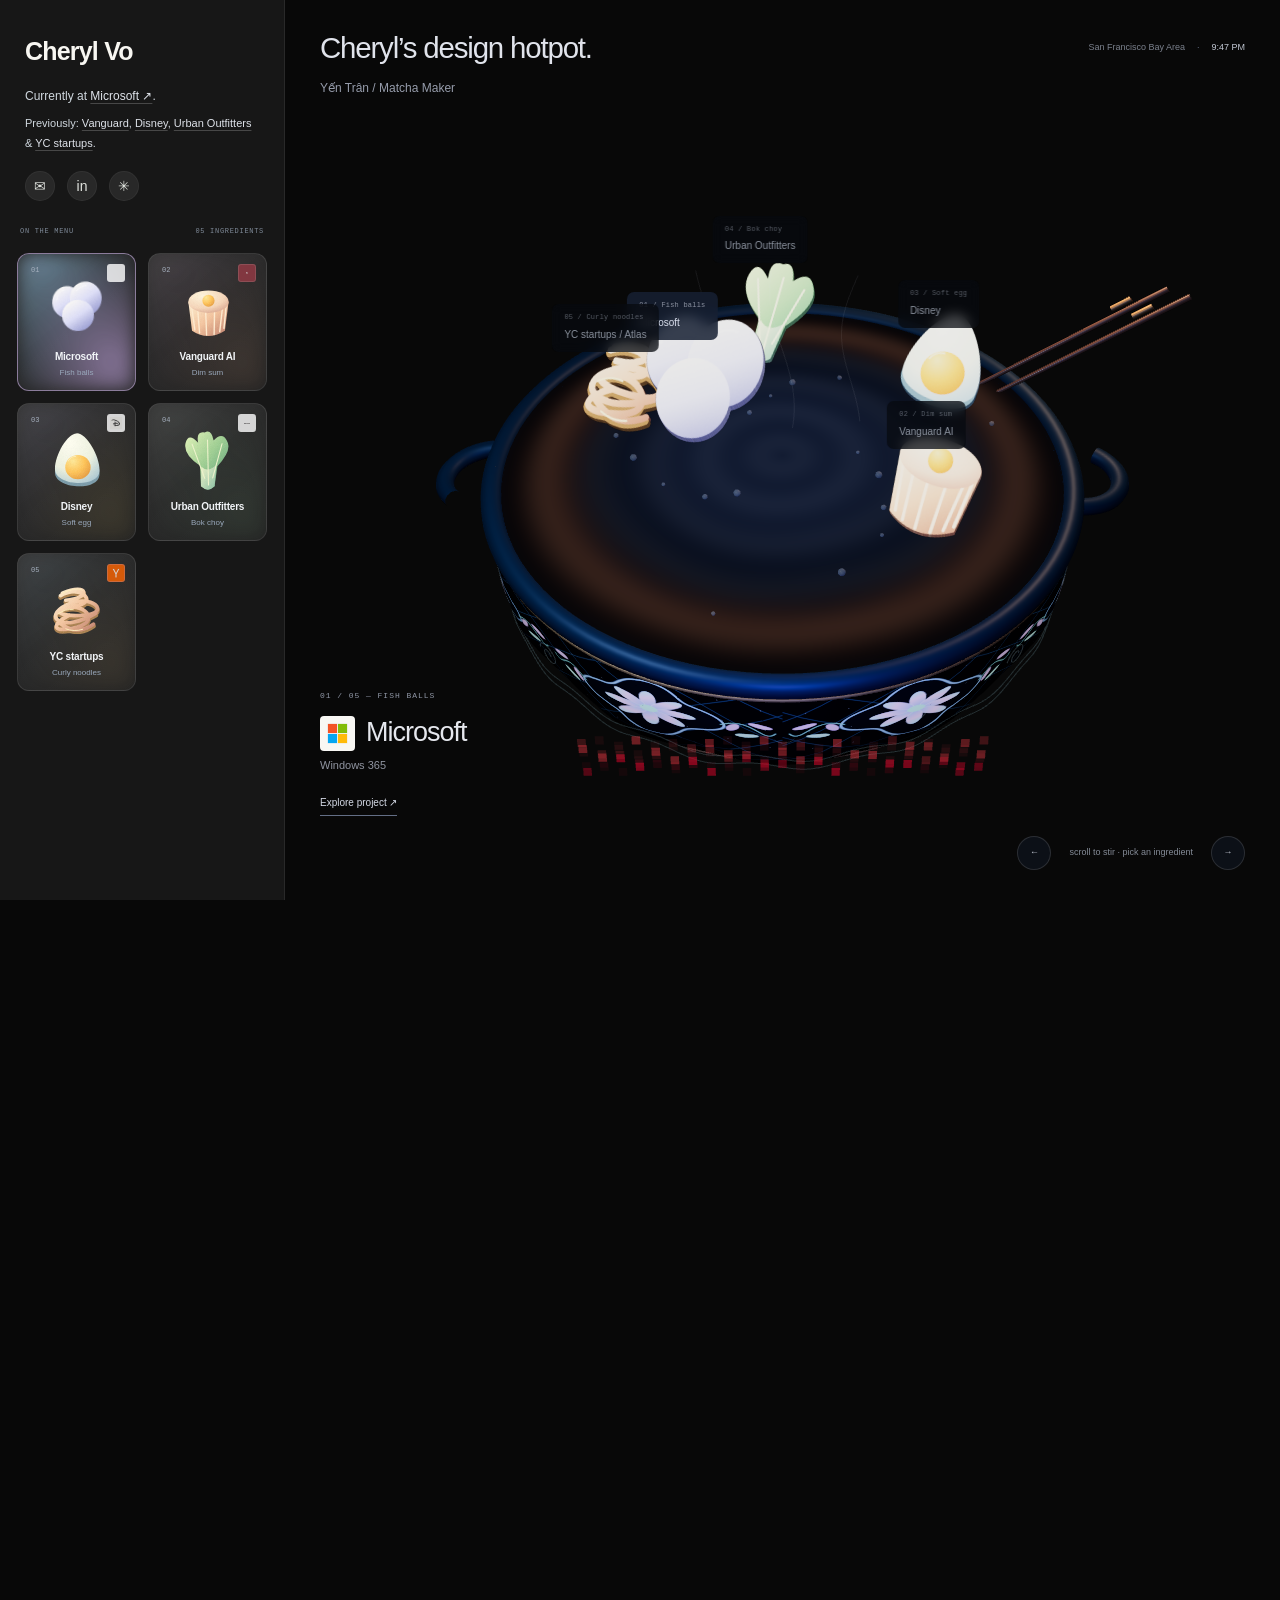
==== commit be474b11: "Make portfolio backgrounds neutral black and charcoal" ====
--- a/index.html
+++ b/index.html
@@ -1 +1 @@
-<!doctype html><html lang="en"><head><meta charset="utf-8"><meta name="viewport" content="width=device-width,initial-scale=1"><title>Cheryl Vo · Design & little curiosities</title><meta name="description" content="Cheryl Vo / Yến Trân — product design, photographs, and little curiosities."><link rel="icon" href="bird.png"><link rel="stylesheet" href="dashboard.css?v=sf-5"><link rel="stylesheet" href="sky-gallery.css?v=sf-5"><link rel="stylesheet" href="night-garden.css?v=sf-5"><link rel="stylesheet" href="journey.css?v=sf-5"><link rel="stylesheet" href="prismatic.css?v=3"><link rel="stylesheet" href="sidebar-spectrum.css?v=1"><link rel="stylesheet" href="nav-displays.css?v=3"><link rel="stylesheet" href="folders.css?v=2"><link rel="stylesheet" href="identity.css?v=1"><link rel="stylesheet" href="folder-states.css?v=1"><link rel="stylesheet" href="tactile-cards.css?v=4"><link rel="stylesheet" href="hotpot.css?v=preview-7"><link rel="stylesheet" href="ingredient-menu.css?v=illustrated-7"></head><body><a class="skip" href="#main">Skip to projects</a><aside class="sidebar"><div class="profile"><a class="profile-name" href="#top">Cheryl Vo </a><p class="profile-history">Currently at <a href="https://www.microsoft.com/en-us/windows-365" target="_blank" rel="noopener">Microsoft ↗</a>.<br><span>Previously: <a href="projects/vanguardai.html">Vanguard</a>, <a href="projects/disney.html">Disney</a>, <a href="projects/urban-outfiters.html">Urban Outfitters</a> &amp; <a href="projects/atlas.html">YC startups</a>.</span></p><div class="socials"><a href="mailto:cherylvostudio@gmail.com" aria-label="Email Cheryl">✉</a><a href="https://www.linkedin.com/in/tran-cheryl-vo/" target="_blank" rel="noopener" aria-label="Cheryl on LinkedIn">in</a><a href="projects/play.html" aria-label="Artwork">✳</a></div></div><nav aria-label="Project navigation"><div class="menu-heading"><span>ON THE MENU</span><span>05 INGREDIENTS</span></div><div class="ingredient-menu"><a class="project-nav folder-nav" href="#project-microsoft"><span class="menu-number">01</span><img class="menu-food food-0" src="ingredients/0.svg" alt="" aria-hidden="true"><span class="project-icon" style="--accent:#6d8b9e"><img class="brand-logo brand-microsoft" src="brands/microsoft.svg" alt="" aria-hidden="true"></span><span><strong>Microsoft</strong><small>Fish balls</small></span><span class="nav-arrow">↗</span></a><a class="project-nav folder-nav" href="#project-vanguardai"><span class="menu-number">02</span><img class="menu-food food-1" src="ingredients/1.svg" alt="" aria-hidden="true"><span class="project-icon" style="--accent:#963a45"><img class="brand-logo brand-vanguardai" src="brands/vanguard.svg" alt="" aria-hidden="true"></span><span><strong>Vanguard AI</strong><small>Dim sum</small></span><span class="nav-arrow">↗</span></a><a class="project-nav folder-nav" href="#project-disney"><span class="menu-number">03</span><img class="menu-food food-2" src="ingredients/2.svg" alt="" aria-hidden="true"><span class="project-icon" style="--accent:#847a9e"><img class="brand-logo brand-disney" src="brands/disney.png" alt="" aria-hidden="true"></span><span><strong>Disney</strong><small>Soft egg</small></span><span class="nav-arrow">↗</span></a><a class="project-nav folder-nav" href="#project-urban-outfiters"><span class="menu-number">04</span><img class="menu-food food-3" src="ingredients/3.svg" alt="" aria-hidden="true"><span class="project-icon" style="--accent:#7b8271"><img class="brand-logo brand-urban-outfiters" src="brands/urban.svg" alt="" aria-hidden="true"></span><span><strong>Urban Outfitters</strong><small>Bok choy</small></span><span class="nav-arrow">↗</span></a><a class="project-nav folder-nav" href="#project-atlas"><span class="menu-number">05</span><img class="menu-food food-4" src="ingredients/4.svg" alt="" aria-hidden="true"><span class="project-icon" style="--accent:#a57751"><img class="brand-logo brand-atlas" src="brands/yc.ico" alt="" aria-hidden="true"></span><span><strong>YC startups</strong><small>Curly noodles</small></span><span class="nav-arrow">↗</span></a></div></nav></aside><div class="dashboard-sky" aria-hidden="true"><div class="sky-blur"></div><div class="dot-field"></div><div class="light-sweep"></div><div class="ambient-particles"></div></div><main id="main"><header class="dashboard-intro" id="top"><div><span class="intro-number">01</span><span class="intro-greeting">xin chào.</span><h1>Design, with a little<br><em>room to wander.</em></h1></div><p>i’m cheryl / yến trân.<br>A designer, wanderer, and the person<br>who stops to photograph the sky.</p><svg class="intro-bird" viewBox="0 0 100 80" aria-hidden="true"><path d="M49 43Q25 5 4 16Q28 20 48 48L32 70 51 56 63 70 57 48Q80 22 96 27Q76 4 49 43Z"/></svg></header></main><dialog class="photo-dialog"><button class="dialog-close">Close ×</button><img alt=""><p></p></dialog><script src="dashboard.js?v=footer-5"></script><script type="module" src="hotpot.js?v=illustrated-28"></script><script src="sidebar-spectrum.js?v=right-2"></script><script src="pixel-atmosphere.js"></script><script src="folders.js?v=3"></script><script src="tactile-cards.js"></script></body></html>+<!doctype html><html lang="en"><head><meta charset="utf-8"><meta name="viewport" content="width=device-width,initial-scale=1"><title>Cheryl Vo · Design & little curiosities</title><meta name="description" content="Cheryl Vo / Yến Trân — product design, photographs, and little curiosities."><link rel="icon" href="bird.png"><link rel="stylesheet" href="dashboard.css?v=sf-5"><link rel="stylesheet" href="sky-gallery.css?v=sf-5"><link rel="stylesheet" href="night-garden.css?v=sf-5"><link rel="stylesheet" href="journey.css?v=sf-5"><link rel="stylesheet" href="prismatic.css?v=3"><link rel="stylesheet" href="sidebar-spectrum.css?v=1"><link rel="stylesheet" href="nav-displays.css?v=3"><link rel="stylesheet" href="folders.css?v=2"><link rel="stylesheet" href="identity.css?v=1"><link rel="stylesheet" href="folder-states.css?v=1"><link rel="stylesheet" href="tactile-cards.css?v=4"><link rel="stylesheet" href="hotpot.css?v=preview-7"><link rel="stylesheet" href="ingredient-menu.css?v=illustrated-7"><link rel="stylesheet" href="neutral-background.css?v=1"></head><body><a class="skip" href="#main">Skip to projects</a><aside class="sidebar"><div class="profile"><a class="profile-name" href="#top">Cheryl Vo </a><p class="profile-history">Currently at <a href="https://www.microsoft.com/en-us/windows-365" target="_blank" rel="noopener">Microsoft ↗</a>.<br><span>Previously: <a href="projects/vanguardai.html">Vanguard</a>, <a href="projects/disney.html">Disney</a>, <a href="projects/urban-outfiters.html">Urban Outfitters</a> &amp; <a href="projects/atlas.html">YC startups</a>.</span></p><div class="socials"><a href="mailto:cherylvostudio@gmail.com" aria-label="Email Cheryl">✉</a><a href="https://www.linkedin.com/in/tran-cheryl-vo/" target="_blank" rel="noopener" aria-label="Cheryl on LinkedIn">in</a><a href="projects/play.html" aria-label="Artwork">✳</a></div></div><nav aria-label="Project navigation"><div class="menu-heading"><span>ON THE MENU</span><span>05 INGREDIENTS</span></div><div class="ingredient-menu"><a class="project-nav folder-nav" href="#project-microsoft"><span class="menu-number">01</span><img class="menu-food food-0" src="ingredients/0.svg" alt="" aria-hidden="true"><span class="project-icon" style="--accent:#6d8b9e"><img class="brand-logo brand-microsoft" src="brands/microsoft.svg" alt="" aria-hidden="true"></span><span><strong>Microsoft</strong><small>Fish balls</small></span><span class="nav-arrow">↗</span></a><a class="project-nav folder-nav" href="#project-vanguardai"><span class="menu-number">02</span><img class="menu-food food-1" src="ingredients/1.svg" alt="" aria-hidden="true"><span class="project-icon" style="--accent:#963a45"><img class="brand-logo brand-vanguardai" src="brands/vanguard.svg" alt="" aria-hidden="true"></span><span><strong>Vanguard AI</strong><small>Dim sum</small></span><span class="nav-arrow">↗</span></a><a class="project-nav folder-nav" href="#project-disney"><span class="menu-number">03</span><img class="menu-food food-2" src="ingredients/2.svg" alt="" aria-hidden="true"><span class="project-icon" style="--accent:#847a9e"><img class="brand-logo brand-disney" src="brands/disney.png" alt="" aria-hidden="true"></span><span><strong>Disney</strong><small>Soft egg</small></span><span class="nav-arrow">↗</span></a><a class="project-nav folder-nav" href="#project-urban-outfiters"><span class="menu-number">04</span><img class="menu-food food-3" src="ingredients/3.svg" alt="" aria-hidden="true"><span class="project-icon" style="--accent:#7b8271"><img class="brand-logo brand-urban-outfiters" src="brands/urban.svg" alt="" aria-hidden="true"></span><span><strong>Urban Outfitters</strong><small>Bok choy</small></span><span class="nav-arrow">↗</span></a><a class="project-nav folder-nav" href="#project-atlas"><span class="menu-number">05</span><img class="menu-food food-4" src="ingredients/4.svg" alt="" aria-hidden="true"><span class="project-icon" style="--accent:#a57751"><img class="brand-logo brand-atlas" src="brands/yc.ico" alt="" aria-hidden="true"></span><span><strong>YC startups</strong><small>Curly noodles</small></span><span class="nav-arrow">↗</span></a></div></nav></aside><div class="dashboard-sky" aria-hidden="true"><div class="sky-blur"></div><div class="dot-field"></div><div class="light-sweep"></div><div class="ambient-particles"></div></div><main id="main"><header class="dashboard-intro" id="top"><div><span class="intro-number">01</span><span class="intro-greeting">xin chào.</span><h1>Design, with a little<br><em>room to wander.</em></h1></div><p>i’m cheryl / yến trân.<br>A designer, wanderer, and the person<br>who stops to photograph the sky.</p><svg class="intro-bird" viewBox="0 0 100 80" aria-hidden="true"><path d="M49 43Q25 5 4 16Q28 20 48 48L32 70 51 56 63 70 57 48Q80 22 96 27Q76 4 49 43Z"/></svg></header></main><dialog class="photo-dialog"><button class="dialog-close">Close ×</button><img alt=""><p></p></dialog><script src="dashboard.js?v=footer-5"></script><script type="module" src="hotpot.js?v=illustrated-28"></script><script src="sidebar-spectrum.js?v=right-2"></script><script src="pixel-atmosphere.js"></script><script src="folders.js?v=3"></script><script src="tactile-cards.js"></script></body></html>
--- a/neutral-background.css
+++ b/neutral-background.css
@@ -0,0 +1,2 @@
+/* Neutral surfaces let the illustrated ingredients supply the color. */
+html,body{background:#080808!important}.sidebar{background:#171717!important;border-right-color:#ffffff14!important}.dashboard-sky,.hotpot-stage{background:#080808!important}.dashboard-sky>*{display:none!important}body:before{background:none!important}.sidebar .folder-nav{background:linear-gradient(145deg,#303030,#202020)!important}.sidebar .folder-nav:is(:hover,:focus-visible,.active){background:#242424!important}.sidebar .folder-nav:after{background:linear-gradient(140deg,#ffffff16,transparent 45%,#ffffff06)!important}
